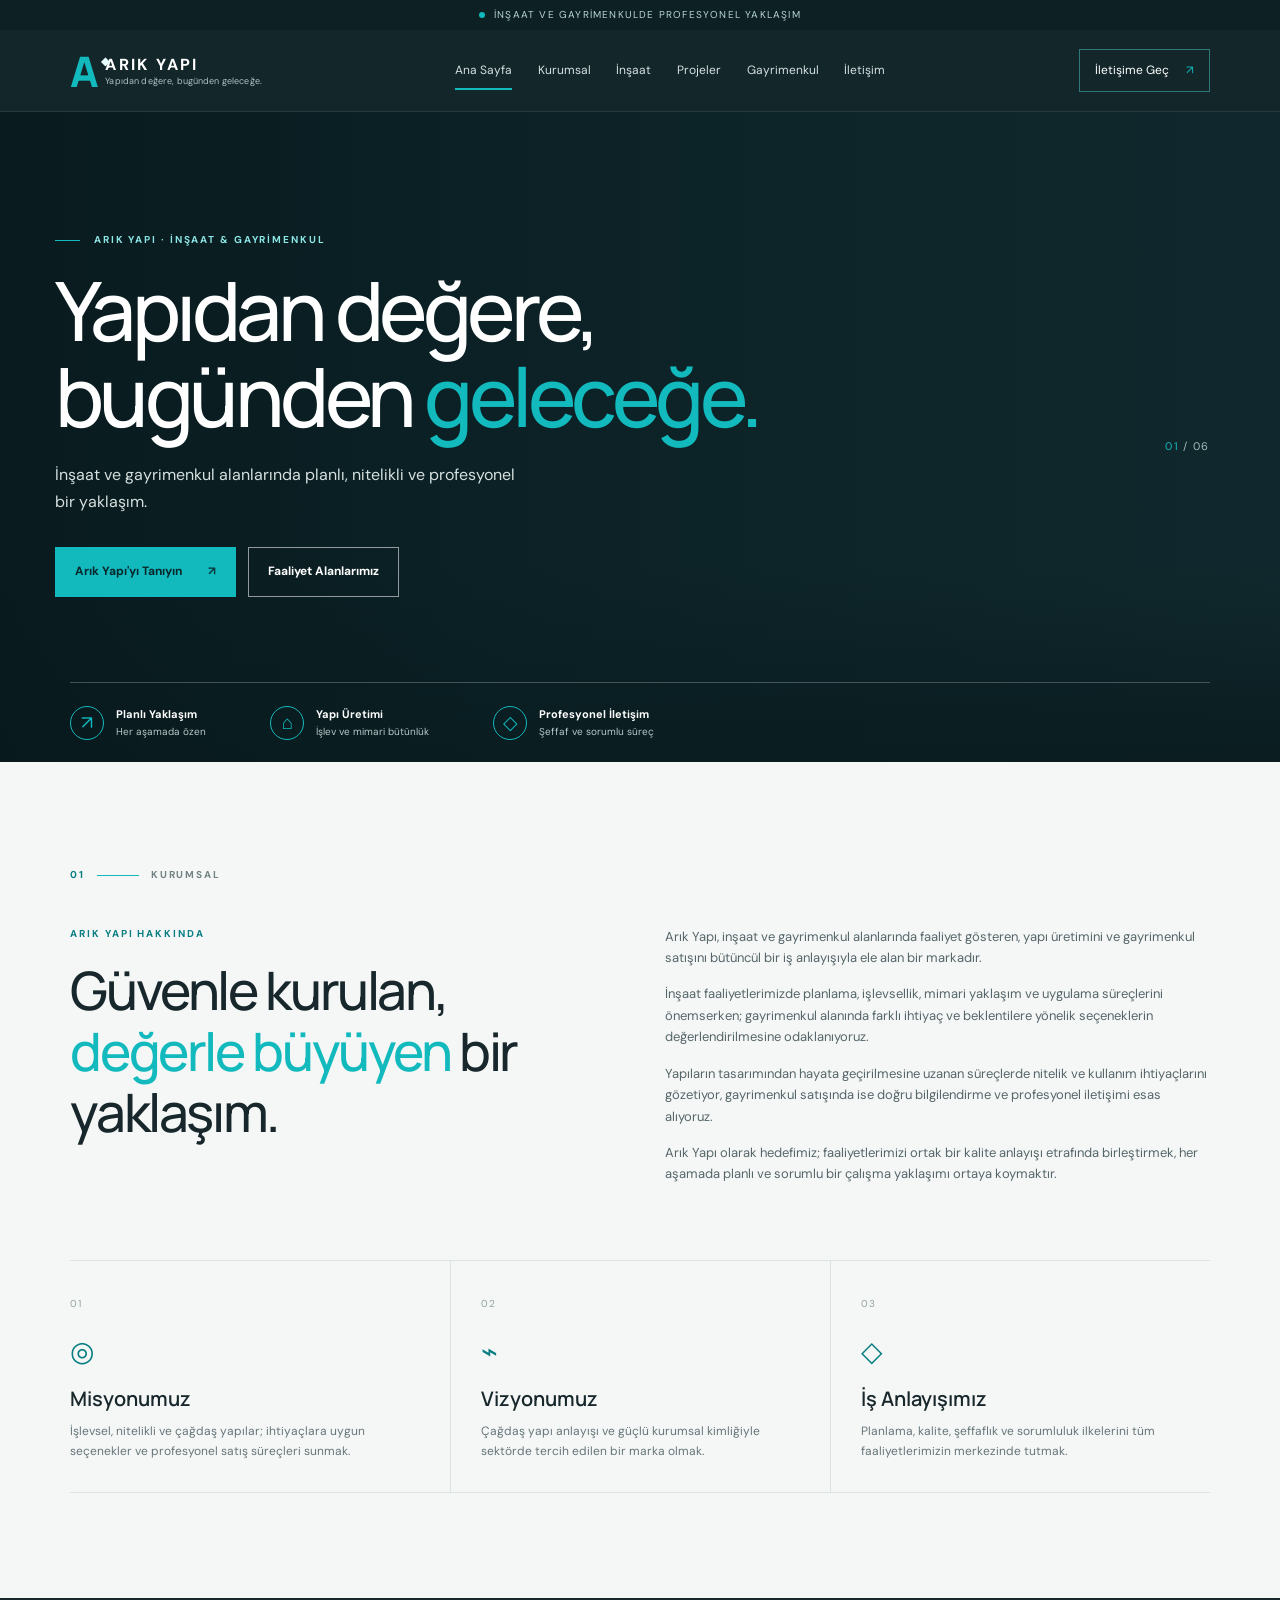
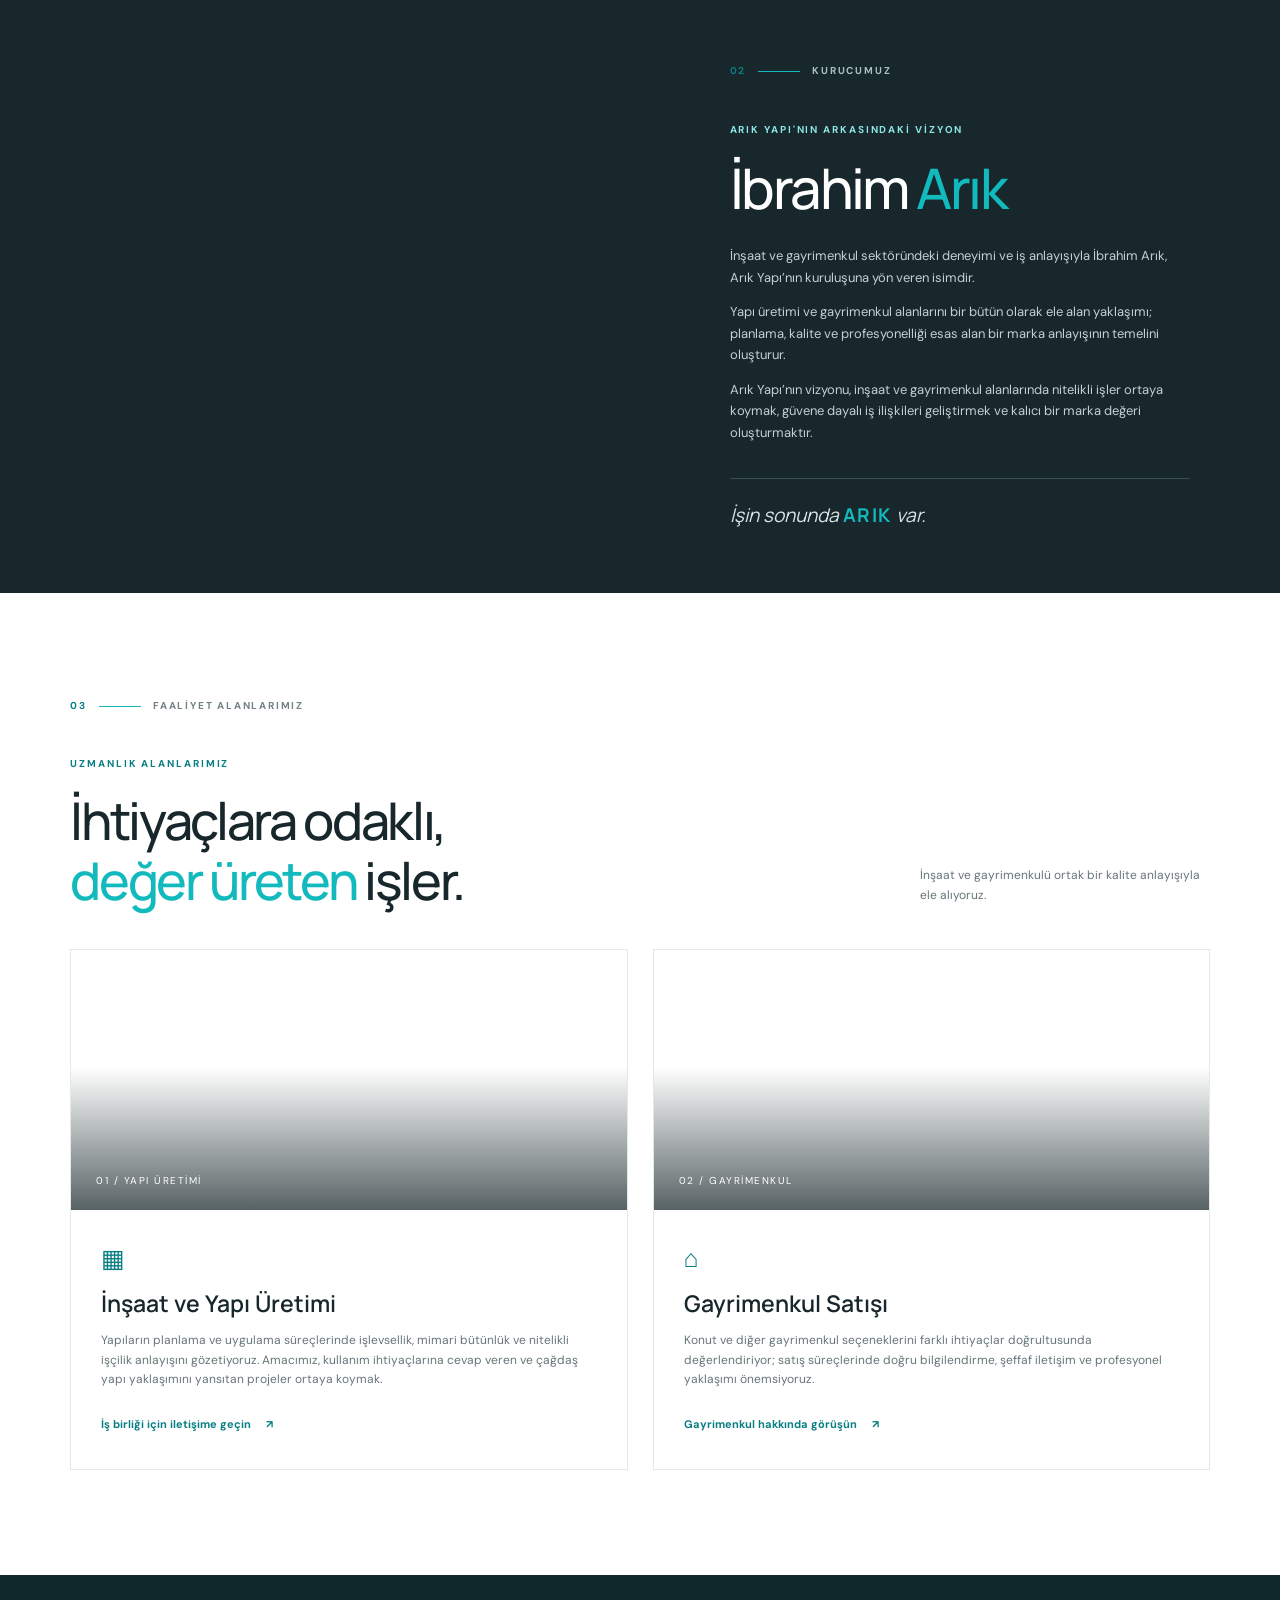
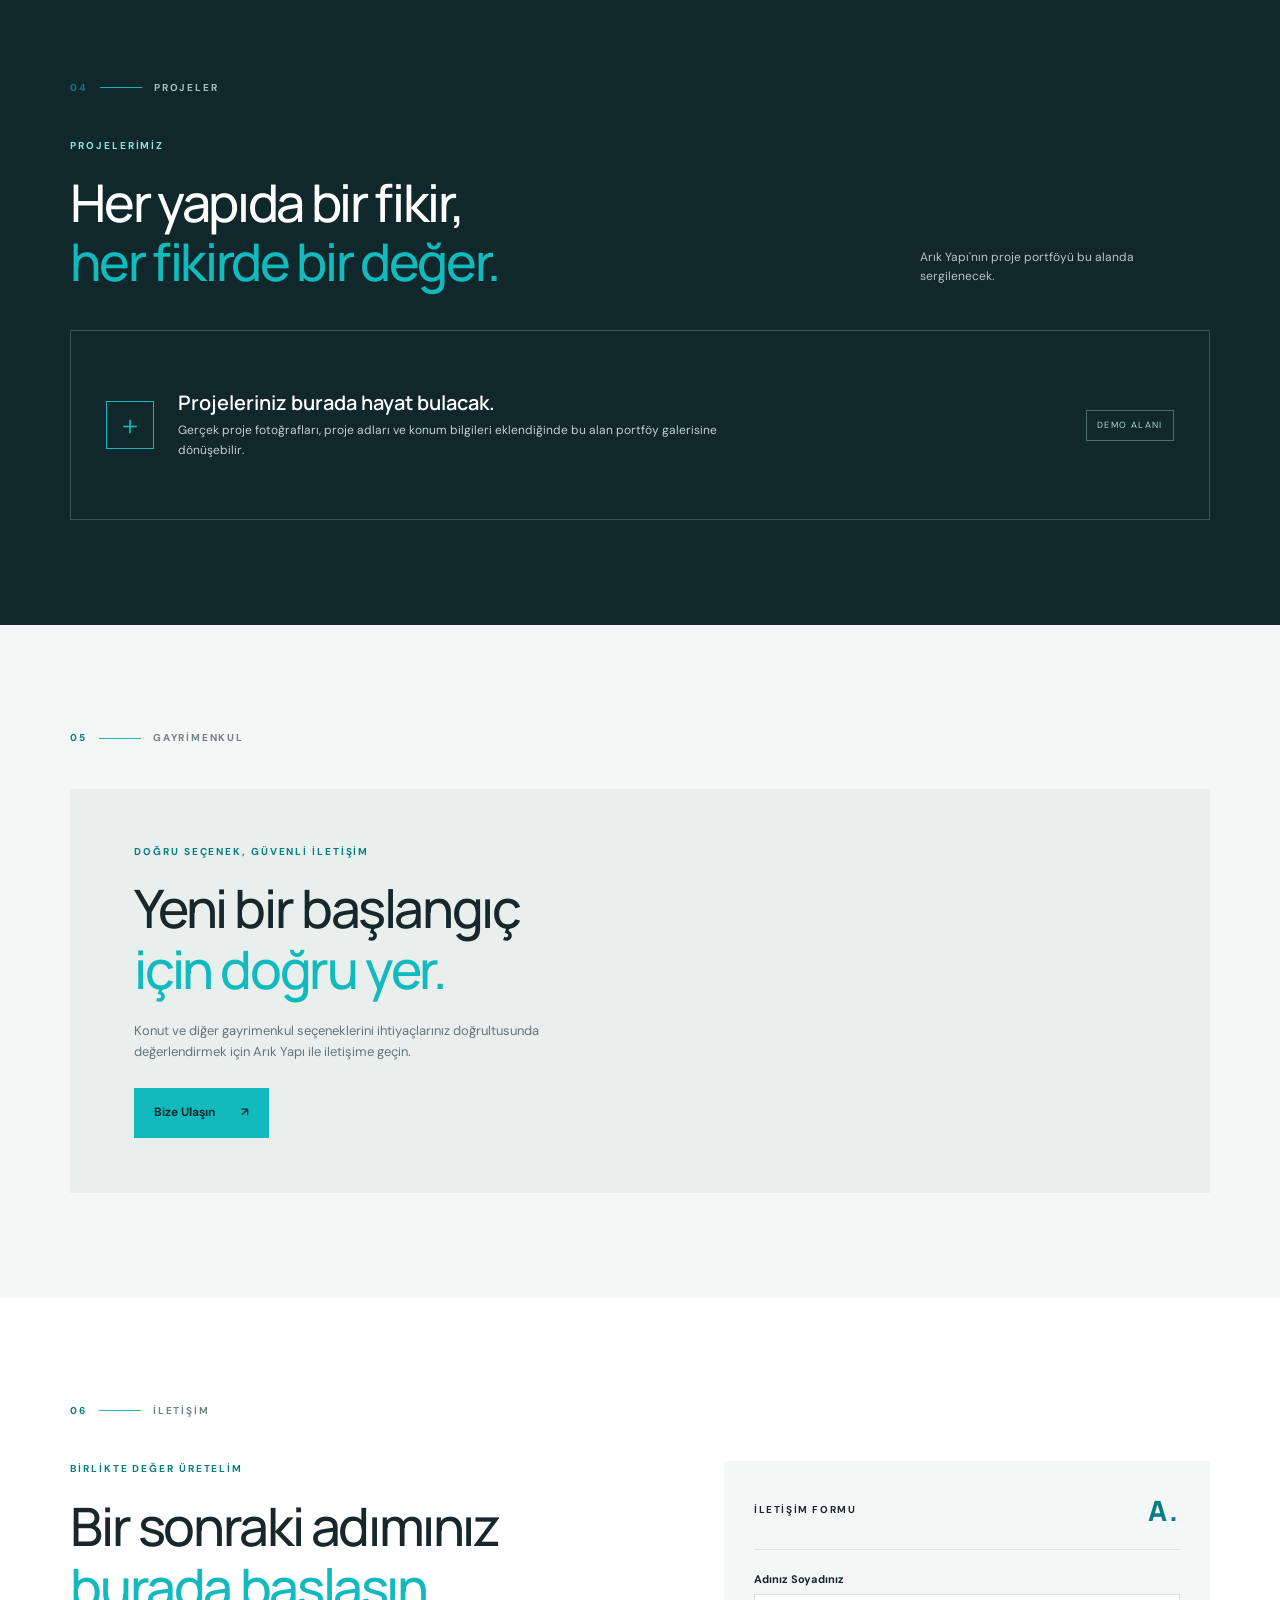
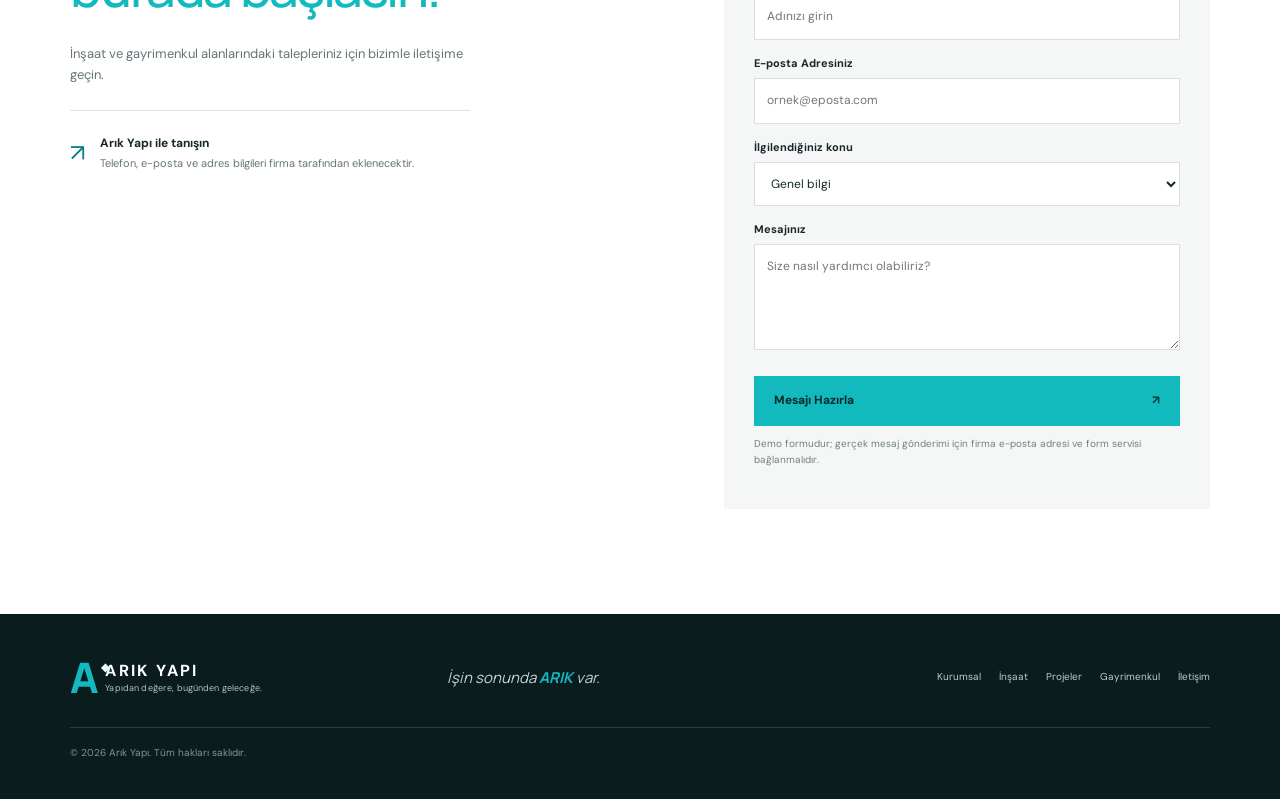
==== index.html @ 21d6da44 "Initial commit - Arik Yapi demo website" ====
<!doctype html>
<html lang="tr">
<head>
  <meta charset="utf-8">
  <meta name="viewport" content="width=device-width, initial-scale=1">
  <meta name="theme-color" content="#10272b">
  <meta name="description" content="Arık Yapı — Yapıdan değere, bugünden geleceğe. İnşaat ve gayrimenkul.">
  <title>Arık Yapı | Yapıdan değere, bugünden geleceğe</title>
  <link rel="preconnect" href="https://images.unsplash.com">
  <link rel="preconnect" href="https://fonts.googleapis.com">
  <link rel="preconnect" href="https://fonts.gstatic.com" crossorigin>
  <link href="https://fonts.googleapis.com/css2?family=DM+Sans:wght@400;500;600;700&family=Manrope:wght@400;500;600;700;800&display=swap" rel="stylesheet">
  <link rel="stylesheet" href="style.css">
</head>
<body>
  <div class="announcement"><span class="dot"></span> İnşaat ve gayrimenkulde profesyonel yaklaşım</div>
  <header class="site-header">
    <a class="brand" href="#ana-sayfa" aria-label="Arık Yapı ana sayfa">
      <span class="brand-mark">A<span>◆</span></span>
      <span class="brand-copy"><strong>ARIK YAPI</strong><small>Yapıdan değere, bugünden geleceğe.</small></span>
    </a>
    <button class="menu-toggle" aria-label="Menüyü aç" aria-expanded="false"><span></span><span></span></button>
    <nav class="main-nav" aria-label="Ana menü">
      <a class="active" href="#ana-sayfa">Ana Sayfa</a>
      <a href="#kurumsal">Kurumsal</a>
      <a href="#insaat">İnşaat</a>
      <a href="#projeler">Projeler</a>
      <a href="#gayrimenkul">Gayrimenkul</a>
      <a href="#iletisim">İletişim</a>
    </nav>
    <a class="header-cta" href="#iletisim">İletişime Geç <span>↗</span></a>
  </header>

  <main>
    <section class="hero" id="ana-sayfa">
      <div class="hero-image"></div><div class="hero-overlay"></div>
      <div class="hero-content">
        <p class="eyebrow light"><span></span> ARIK YAPI · İNŞAAT & GAYRİMENKUL</p>
        <h1>Yapıdan değere,<br>bugünden <em>geleceğe.</em></h1>
        <p class="hero-lead">İnşaat ve gayrimenkul alanlarında planlı, nitelikli ve profesyonel bir yaklaşım.</p>
        <div class="hero-actions">
          <a class="button button-primary" href="#kurumsal">Arık Yapı'yı Tanıyın <span>↗</span></a>
          <a class="button button-outline" href="#faaliyet">Faaliyet Alanlarımız</a>
        </div>
      </div>
      <div class="hero-bottom">
        <div><span class="feature-icon">↗</span><span><strong>Planlı Yaklaşım</strong><small>Her aşamada özen</small></span></div>
        <div><span class="feature-icon">⌂</span><span><strong>Yapı Üretimi</strong><small>İşlev ve mimari bütünlük</small></span></div>
        <div><span class="feature-icon">◇</span><span><strong>Profesyonel İletişim</strong><small>Şeffaf ve sorumlu süreç</small></span></div>
      </div>
      <div class="hero-index"><span>01</span> / 06</div>
    </section>

    <section class="intro section-pad" id="kurumsal">
      <div class="section-label"><span>01</span><span class="line"></span><span>KURUMSAL</span></div>
      <div class="intro-grid">
        <div>
          <p class="eyebrow">ARIK YAPI HAKKINDA</p>
          <h2>Güvenle kurulan,<br><em>değerle büyüyen</em> bir yaklaşım.</h2>
        </div>
        <div class="intro-copy">
          <p>Arık Yapı, inşaat ve gayrimenkul alanlarında faaliyet gösteren, yapı üretimini ve gayrimenkul satışını bütüncül bir iş anlayışıyla ele alan bir markadır.</p>
          <p>İnşaat faaliyetlerimizde planlama, işlevsellik, mimari yaklaşım ve uygulama süreçlerini önemserken; gayrimenkul alanında farklı ihtiyaç ve beklentilere yönelik seçeneklerin değerlendirilmesine odaklanıyoruz.</p>
          <p>Yapıların tasarımından hayata geçirilmesine uzanan süreçlerde nitelik ve kullanım ihtiyaçlarını gözetiyor, gayrimenkul satışında ise doğru bilgilendirme ve profesyonel iletişimi esas alıyoruz.</p>
          <p>Arık Yapı olarak hedefimiz; faaliyetlerimizi ortak bir kalite anlayışı etrafında birleştirmek, her aşamada planlı ve sorumlu bir çalışma yaklaşımı ortaya koymaktır.</p>
        </div>
      </div>
      <div class="values-grid">
        <article class="value-card"><span class="value-number">01</span><div class="value-icon">◎</div><h3>Misyonumuz</h3><p>İşlevsel, nitelikli ve çağdaş yapılar; ihtiyaçlara uygun seçenekler ve profesyonel satış süreçleri sunmak.</p></article>
        <article class="value-card"><span class="value-number">02</span><div class="value-icon">⌁</div><h3>Vizyonumuz</h3><p>Çağdaş yapı anlayışı ve güçlü kurumsal kimliğiyle sektörde tercih edilen bir marka olmak.</p></article>
        <article class="value-card"><span class="value-number">03</span><div class="value-icon">◇</div><h3>İş Anlayışımız</h3><p>Planlama, kalite, şeffaflık ve sorumluluk ilkelerini tüm faaliyetlerimizin merkezinde tutmak.</p></article>
      </div>
    </section>

    <section class="founder">
      <div class="founder-photo" role="img" aria-label="Modern mimari yapı fotoğrafı"></div>
      <div class="founder-content">
        <div class="section-label light-label"><span>02</span><span class="line"></span><span>KURUCUMUZ</span></div>
        <p class="eyebrow light">ARIK YAPI'NIN ARKASINDAKİ VİZYON</p>
        <h2>İbrahim <em>Arık</em></h2>
        <p>İnşaat ve gayrimenkul sektöründeki deneyimi ve iş anlayışıyla İbrahim Arık, Arık Yapı’nın kuruluşuna yön veren isimdir.</p>
        <p>Yapı üretimi ve gayrimenkul alanlarını bir bütün olarak ele alan yaklaşımı; planlama, kalite ve profesyonelliği esas alan bir marka anlayışının temelini oluşturur.</p>
        <p>Arık Yapı’nın vizyonu, inşaat ve gayrimenkul alanlarında nitelikli işler ortaya koymak, güvene dayalı iş ilişkileri geliştirmek ve kalıcı bir marka değeri oluşturmaktır.</p>
        <div class="founder-signature">İşin sonunda <strong>ARIK</strong> var.</div>
      </div>
    </section>

    <section class="services section-pad" id="faaliyet">
      <div class="section-label"><span>03</span><span class="line"></span><span>FAALİYET ALANLARIMIZ</span></div>
      <div class="section-heading">
        <div><p class="eyebrow">UZMANLIK ALANLARIMIZ</p><h2>İhtiyaçlara odaklı,<br><em>değer üreten</em> işler.</h2></div>
        <p class="heading-note">İnşaat ve gayrimenkulü ortak bir kalite anlayışıyla ele alıyoruz.</p>
      </div>
      <div class="service-grid">
        <article class="service-card" id="insaat">
          <div class="service-photo construction-photo"><span>01 / YAPI ÜRETİMİ</span></div>
          <div class="service-body"><div class="service-symbol">▦</div><h3>İnşaat ve Yapı Üretimi</h3><p>Yapıların planlama ve uygulama süreçlerinde işlevsellik, mimari bütünlük ve nitelikli işçilik anlayışını gözetiyoruz. Amacımız, kullanım ihtiyaçlarına cevap veren ve çağdaş yapı yaklaşımını yansıtan projeler ortaya koymak.</p><a href="#iletisim" class="text-link">İş birliği için iletişime geçin <span>↗</span></a></div>
        </article>
        <article class="service-card" id="gayrimenkul">
          <div class="service-photo realestate-photo"><span>02 / GAYRİMENKUL</span></div>
          <div class="service-body"><div class="service-symbol">⌂</div><h3>Gayrimenkul Satışı</h3><p>Konut ve diğer gayrimenkul seçeneklerini farklı ihtiyaçlar doğrultusunda değerlendiriyor; satış süreçlerinde doğru bilgilendirme, şeffaf iletişim ve profesyonel yaklaşımı önemsiyoruz.</p><a href="#iletisim" class="text-link">Gayrimenkul hakkında görüşün <span>↗</span></a></div>
        </article>
      </div>
    </section>

    <section class="projects section-pad" id="projeler">
      <div class="section-label light-label"><span>04</span><span class="line"></span><span>PROJELER</span></div>
      <div class="section-heading">
        <div><p class="eyebrow light">PROJELERİMİZ</p><h2>Her yapıda bir fikir,<br><em>her fikirde bir değer.</em></h2></div>
        <p class="heading-note light-note">Arık Yapı'nın proje portföyü bu alanda sergilenecek.</p>
      </div>
      <div class="project-placeholder">
        <div class="placeholder-icon">＋</div>
        <div><h3>Projeleriniz burada hayat bulacak.</h3><p>Gerçek proje fotoğrafları, proje adları ve konum bilgileri eklendiğinde bu alan portföy galerisine dönüşebilir.</p></div>
        <span class="demo-tag">DEMO ALANI</span>
      </div>
    </section>

    <section class="realestate section-pad">
      <div class="section-label"><span>05</span><span class="line"></span><span>GAYRİMENKUL</span></div>
      <div class="realestate-panel">
        <div class="realestate-copy"><p class="eyebrow">DOĞRU SEÇENEK, GÜVENLİ İLETİŞİM</p><h2>Yeni bir başlangıç<br><em>için doğru yer.</em></h2><p>Konut ve diğer gayrimenkul seçeneklerini ihtiyaçlarınız doğrultusunda değerlendirmek için Arık Yapı ile iletişime geçin.</p><a class="button button-primary" href="#iletisim">Bize Ulaşın <span>↗</span></a></div>
        <div class="realestate-image"></div>
      </div>
    </section>

    <section class="contact section-pad" id="iletisim">
      <div class="section-label"><span>06</span><span class="line"></span><span>İLETİŞİM</span></div>
      <div class="contact-grid">
        <div class="contact-copy"><p class="eyebrow">BİRLİKTE DEĞER ÜRETELİM</p><h2>Bir sonraki adımınız<br><em>burada başlasın.</em></h2><p>İnşaat ve gayrimenkul alanlarındaki talepleriniz için bizimle iletişime geçin.</p><div class="contact-note"><span>↗</span><div><strong>Arık Yapı ile tanışın</strong><small>Telefon, e-posta ve adres bilgileri firma tarafından eklenecektir.</small></div></div></div>
        <form class="contact-form" id="contactForm">
          <div class="form-top"><span>İLETİŞİM FORMU</span><span class="form-mark">A.</span></div>
          <label for="name">Adınız Soyadınız</label><input id="name" name="name" placeholder="Adınızı girin" required>
          <label for="email">E-posta Adresiniz</label><input id="email" name="email" type="email" placeholder="ornek@eposta.com" required>
          <label for="subject">İlgilendiğiniz konu</label><select id="subject" name="subject"><option>Genel bilgi</option><option>İnşaat ve yapı üretimi</option><option>Gayrimenkul satışı</option><option>İş birliği</option></select>
          <label for="message">Mesajınız</label><textarea id="message" name="message" rows="4" placeholder="Size nasıl yardımcı olabiliriz?" required></textarea>
          <button class="button button-primary submit-button" type="submit">Mesajı Hazırla <span>↗</span></button>
          <p class="form-disclaimer">Demo formudur; gerçek mesaj gönderimi için firma e-posta adresi ve form servisi bağlanmalıdır.</p>
          <p class="form-status" aria-live="polite"></p>
        </form>
      </div>
    </section>
  </main>

  <footer class="site-footer">
    <a class="brand footer-brand" href="#ana-sayfa"><span class="brand-mark">A<span>◆</span></span><span class="brand-copy"><strong>ARIK YAPI</strong><small>Yapıdan değere, bugünden geleceğe.</small></span></a>
    <p>İşin sonunda <strong>ARIK</strong> var.</p>
    <div class="footer-links"><a href="#kurumsal">Kurumsal</a><a href="#insaat">İnşaat</a><a href="#projeler">Projeler</a><a href="#gayrimenkul">Gayrimenkul</a><a href="#iletisim">İletişim</a></div>
    <small class="copyright">© <span id="year"></span> Arık Yapı. Tüm hakları saklıdır.</small>
  </footer>
  <script src="script.js"></script>
</body>
</html>
---- style.css ----
:root{--ink:#18272b;--ink-2:#23383d;--teal:#12b9bd;--teal-dark:#087e83;--paper:#f5f7f6;--muted:#667579;--line:#dce4e3;--white:#fff;--max:1240px}
*{box-sizing:border-box}html{scroll-behavior:smooth;scroll-padding-top:86px}body{margin:0;background:var(--paper);color:var(--ink);font-family:"DM Sans",sans-serif;line-height:1.65}a{color:inherit;text-decoration:none}button,input,textarea,select{font:inherit}.announcement{height:30px;background:#0d2024;color:#b8d5d5;display:flex;align-items:center;justify-content:center;gap:9px;font-size:10px;letter-spacing:.12em;text-transform:uppercase}.dot{width:6px;height:6px;background:var(--teal);border-radius:50%}
.site-header{height:82px;padding:0 max(5.5vw,24px);display:flex;align-items:center;justify-content:space-between;gap:25px;background:rgba(15,35,39,.98);color:white;position:sticky;top:0;z-index:20;border-bottom:1px solid rgba(255,255,255,.09)}.brand{display:flex;align-items:center;gap:11px;min-width:190px}.brand-mark{font-family:Manrope,sans-serif;font-size:42px;font-weight:800;line-height:1;color:var(--teal);position:relative;letter-spacing:-.12em}.brand-mark span{font-size:11px;position:absolute;right:-10px;top:5px;color:#e7ffff}.brand-copy{display:flex;flex-direction:column;line-height:1.35}.brand-copy strong{font-size:16px;letter-spacing:.14em}.brand-copy small{font-size:9px;color:#afc1c2;letter-spacing:.015em}.main-nav{display:flex;align-items:center;gap:clamp(13px,2vw,27px)}.main-nav a{font-size:12px;color:#d5e0e0;position:relative;padding:31px 0}.main-nav a:after{content:"";height:2px;position:absolute;bottom:21px;left:0;width:0;background:var(--teal);transition:.25s}.main-nav a:hover:after,.main-nav a.active:after{width:100%}.header-cta{font-size:12px;border:1px solid #2e777a;padding:11px 15px;white-space:nowrap}.header-cta span,.button span{margin-left:14px;color:var(--teal)}.menu-toggle{display:none;background:none;border:0;color:white}
.hero{min-height:650px;position:relative;isolation:isolate;display:flex;align-items:center;background:#122b30;color:white;overflow:hidden}.hero-image,.hero-overlay{position:absolute;inset:0;z-index:-1}.hero-image{background:url("https://images.unsplash.com/photo-1600607687939-ce8a6c25118c?auto=format&fit=crop&w=2200&q=85") center 53%/cover}.hero-overlay{background:linear-gradient(90deg,rgba(8,25,29,.91) 0%,rgba(9,30,34,.76) 38%,rgba(9,30,34,.2) 100%),linear-gradient(0deg,rgba(7,20,23,.65),transparent 30%)}.hero-content{max-width:var(--max);width:100%;margin:0 auto;padding:70px 35px 115px}.eyebrow{font-size:10px;letter-spacing:.19em;color:var(--teal-dark);font-weight:700;margin:0 0 18px}.eyebrow.light{color:#8be6e5}.eyebrow span{display:inline-block;width:25px;height:1px;background:var(--teal);vertical-align:middle;margin-right:10px}.hero h1{font:500 clamp(45px,6.4vw,83px)/1.06 Manrope,sans-serif;letter-spacing:-.055em;margin:0 0 22px;max-width:750px}.hero h1 em,h2 em{font-style:normal;color:var(--teal)}.hero-lead{max-width:460px;color:#d6e0df;font-size:16px}.hero-actions{display:flex;flex-wrap:wrap;gap:12px;margin-top:32px}.button{display:inline-flex;align-items:center;justify-content:space-between;gap:12px;padding:14px 19px;font-size:12px;font-weight:700;border:1px solid transparent;transition:transform .2s,background .2s;cursor:pointer}.button:hover{transform:translateY(-2px)}.button-primary{background:var(--teal);color:#08282b}.button-primary span{color:#073b3d}.button-outline{border-color:rgba(255,255,255,.55);color:white}.hero-bottom{position:absolute;left:max(5.5vw,24px);right:max(5.5vw,24px);bottom:0;display:flex;gap:clamp(20px,5vw,75px);padding:22px 0;border-top:1px solid rgba(255,255,255,.23);max-width:var(--max);margin:auto}.hero-bottom>div{display:flex;align-items:center;gap:12px}.feature-icon{width:34px;height:34px;border:1px solid var(--teal);color:var(--teal);border-radius:50%;display:grid;place-items:center;font-size:19px}.hero-bottom strong,.hero-bottom small{display:block}.hero-bottom strong{font-size:11px}.hero-bottom small{font-size:10px;color:#b8c8c8}.hero-index{position:absolute;right:5.5vw;top:50%;font-size:11px;color:#a7b9b9;letter-spacing:.12em}.hero-index span{color:var(--teal)}
.section-pad{padding:105px max(5.5vw,24px);max-width:1500px;margin:auto}.section-label{display:flex;align-items:center;gap:12px;color:#728183;font-size:10px;letter-spacing:.18em;font-weight:700;margin-bottom:42px}.section-label>span:first-child{color:var(--teal-dark)}.section-label .line{height:1px;width:42px;background:var(--teal)}.intro-grid{display:grid;grid-template-columns:1fr 1.08fr;gap:8%;align-items:start}.intro h2,.section-heading h2,.founder h2,.realestate h2,.contact h2{font:500 clamp(34px,4.2vw,53px)/1.15 Manrope,sans-serif;letter-spacing:-.045em;margin:0}.intro-copy{color:#56666a;font-size:13px}.intro-copy p{margin:0 0 15px}.values-grid{display:grid;grid-template-columns:repeat(3,1fr);margin-top:60px;border-top:1px solid var(--line);border-bottom:1px solid var(--line)}.value-card{padding:28px 30px 30px 0;position:relative}.value-card+.value-card{border-left:1px solid var(--line);padding-left:30px}.value-number{font-size:10px;color:#91a0a1;letter-spacing:.1em}.value-icon{font-size:28px;color:var(--teal-dark);margin-top:14px}.value-card h3{font:600 20px Manrope;margin:10px 0}.value-card p{font-size:12px;color:var(--muted);max-width:310px;margin:0}
.founder{display:grid;grid-template-columns:1fr 1fr;background:var(--ink);color:white;min-height:540px}.founder-photo{min-height:500px;background:url("https://images.unsplash.com/photo-1486406146926-c627a92ad1ab?auto=format&fit=crop&w=1200&q=85") center/cover}.founder-content{padding:65px clamp(30px,7vw,105px);align-self:center}.light-label{color:#a8c0c0}.founder h2{font-size:clamp(38px,4.5vw,56px);margin-bottom:25px}.founder-content>p:not(.eyebrow){font-size:13px;color:#c2d0d0;max-width:540px}.founder-signature{margin-top:35px;padding-top:23px;border-top:1px solid #3b4f52;color:#d6e4e3;font:italic 19px Manrope}.founder-signature strong{color:var(--teal);font-style:normal;letter-spacing:.08em}
.services{background:#fff}.section-heading{display:flex;align-items:end;justify-content:space-between;gap:30px;margin-bottom:38px}.section-heading h2{font-size:clamp(34px,4.3vw,52px)}.heading-note{max-width:290px;font-size:12px;color:var(--muted);margin:0 0 5px}.service-grid{display:grid;grid-template-columns:1fr 1fr;gap:25px}.service-card{border:1px solid #e3e9e8;background:#fff}.service-photo{height:260px;position:relative;background-size:cover;background-position:center}.construction-photo{background-image:url("https://images.unsplash.com/photo-1541888946425-d81bb19240f5?auto=format&fit=crop&w=1000&q=85")}.realestate-photo{background-image:url("https://images.unsplash.com/photo-1600607687920-4e2a09cf159d?auto=format&fit=crop&w=1000&q=85")}.service-photo:after{content:"";position:absolute;inset:45% 0 0;background:linear-gradient(transparent,rgba(8,24,27,.68))}.service-photo>span{position:absolute;z-index:1;bottom:20px;left:25px;color:white;font-size:10px;letter-spacing:.15em}.service-body{padding:28px 30px 32px}.service-symbol{color:var(--teal-dark);font-size:25px}.service-body h3{font:600 23px Manrope;margin:8px 0 12px}.service-body p{font-size:12px;color:var(--muted);margin:0 0 20px}.text-link{font-size:11px;font-weight:700;color:var(--teal-dark)}.text-link span{margin-left:12px}
.projects{background:#10272b;color:white;max-width:none}.projects .section-heading{max-width:1240px;margin-left:auto;margin-right:auto}.projects>.section-label{max-width:1240px;margin-left:auto;margin-right:auto}.light-note{color:#b5c6c6}.project-placeholder{max-width:1240px;margin:0 auto;border:1px solid #3d5558;background:linear-gradient(110deg,rgba(16,39,43,.94),rgba(16,39,43,.76)),url("https://images.unsplash.com/photo-1486406146926-c627a92ad1ab?auto=format&fit=crop&w=1600&q=75") center/cover;min-height:190px;display:flex;align-items:center;gap:24px;padding:35px}.placeholder-icon{height:48px;width:48px;display:grid;place-items:center;border:1px solid var(--teal);color:var(--teal);font-size:26px}.project-placeholder h3{font:600 20px Manrope;margin:0 0 5px}.project-placeholder p{font-size:12px;color:#c2d0d0;margin:0;max-width:600px}.demo-tag{margin-left:auto;border:1px solid #4c6c6f;color:#a8d9d8;padding:7px 10px;font-size:9px;letter-spacing:.15em;white-space:nowrap}
.realestate-panel{display:grid;grid-template-columns:1fr 1fr;background:#e8efed;min-height:400px}.realestate-copy{padding:55px clamp(25px,5vw,70px);align-self:center}.realestate h2{margin-bottom:20px}.realestate-copy>p:not(.eyebrow){font-size:13px;color:var(--muted);max-width:420px;margin-bottom:25px}.realestate-image{background:url("https://images.unsplash.com/photo-1600566753086-00f18fb6b3ea?auto=format&fit=crop&w=1200&q=85") center/cover;min-height:350px}
.contact{background:#fff}.contact-grid{display:grid;grid-template-columns:1fr .9fr;gap:10%;align-items:start}.contact-copy>p:not(.eyebrow){font-size:13px;color:var(--muted);max-width:400px;margin:25px 0}.contact-note{display:flex;gap:15px;align-items:center;border-top:1px solid var(--line);padding-top:22px;max-width:400px}.contact-note>span{font-size:24px;color:var(--teal-dark)}.contact-note strong,.contact-note small{display:block}.contact-note strong{font-size:12px}.contact-note small{font-size:11px;color:var(--muted)}.contact-form{background:var(--paper);padding:30px}.form-top{display:flex;justify-content:space-between;align-items:center;border-bottom:1px solid var(--line);padding-bottom:20px;margin-bottom:20px;font-size:10px;letter-spacing:.16em;font-weight:700}.form-mark{font:800 28px Manrope;color:var(--teal-dark)}.contact-form label{display:block;font-size:11px;font-weight:700;margin:14px 0 6px}.contact-form input,.contact-form textarea,.contact-form select{width:100%;padding:12px;border:1px solid #d9e1df;background:white;color:var(--ink);font-size:12px;outline-color:var(--teal)}.contact-form textarea{resize:vertical}.submit-button{width:100%;margin-top:18px}.form-disclaimer,.form-status{font-size:10px;color:#718083}.form-status{color:var(--teal-dark);font-weight:700}
.site-footer{background:#0b1c1f;color:white;padding:38px max(5.5vw,24px);display:grid;grid-template-columns:1.1fr .8fr 1.5fr;align-items:center;gap:24px}.footer-brand{min-width:0}.site-footer>p{font:italic 15px Manrope;color:#c4d2d1}.site-footer>p strong{color:var(--teal)}.footer-links{display:flex;justify-content:flex-end;gap:18px;flex-wrap:wrap}.footer-links a{font-size:10px;color:#bdcccc}.copyright{grid-column:1/-1;border-top:1px solid #2a3d40;padding-top:17px;color:#819495;font-size:10px}
@media(max-width:1000px){.main-nav{gap:13px}.main-nav a{font-size:11px}.header-cta{display:none}.site-header{padding:0 25px}.brand{min-width:175px}.hero-index{display:none}.section-pad{padding-top:80px;padding-bottom:80px}.founder-content{padding:45px}.site-footer{grid-template-columns:1fr 1fr}.footer-links{grid-column:1/-1;justify-content:flex-start}.copyright{grid-column:1/-1}}
@media(max-width:760px){.announcement{font-size:8px;letter-spacing:.08em}.site-header{height:72px;padding:0 20px}.brand-mark{font-size:36px}.brand-copy strong{font-size:14px}.brand-copy small{font-size:8px}.menu-toggle{display:flex;flex-direction:column;gap:5px;margin-left:auto;padding:10px}.menu-toggle span{display:block;width:24px;height:2px;background:white}.main-nav{display:none;position:absolute;top:72px;left:0;right:0;padding:12px 22px 22px;background:#10272b;border-top:1px solid #30474a;flex-direction:column;align-items:stretch;gap:0}.main-nav.open{display:flex}.main-nav a{padding:12px 0;border-bottom:1px solid #263d40;font-size:13px}.main-nav a:after{display:none}.hero{min-height:690px;align-items:flex-start}.hero-image{background-position:58% center}.hero-overlay{background:linear-gradient(90deg,rgba(8,25,29,.86),rgba(9,30,34,.5)),linear-gradient(0deg,rgba(7,20,23,.85),transparent 50%)}.hero-content{padding:100px 23px 185px}.hero h1{font-size:clamp(43px,12vw,62px)}.hero-lead{font-size:14px;max-width:330px}.hero-bottom{left:23px;right:23px;display:grid;grid-template-columns:1fr 1fr;gap:17px 12px;padding:18px 0}.hero-bottom>div:last-child{grid-column:1/-1}.feature-icon{width:30px;height:30px;font-size:16px}.hero-bottom strong{font-size:10px}.hero-bottom small{font-size:9px}.section-pad{padding:68px 22px}.section-label{margin-bottom:30px;font-size:9px}.intro-grid,.contact-grid{grid-template-columns:1fr;gap:25px}.intro h2,.section-heading h2,.realestate h2,.contact h2{font-size:36px}.intro-copy{font-size:12px}.values-grid{grid-template-columns:1fr;margin-top:38px}.value-card,.value-card+.value-card{border-left:0;border-bottom:1px solid var(--line);padding:22px 0}.value-card:last-child{border-bottom:0}.value-icon{margin-top:7px}.value-card h3{font-size:18px;margin:5px 0}.founder{grid-template-columns:1fr}.founder-photo{min-height:270px;background-position:center 55%}.founder-content{padding:35px 23px 45px}.founder h2{font-size:42px}.founder-content>p:not(.eyebrow){font-size:12px}.section-heading{display:block}.heading-note{margin-top:18px}.service-grid{grid-template-columns:1fr;gap:18px}.service-photo{height:220px}.service-body{padding:23px}.service-body h3{font-size:21px}.project-placeholder{padding:25px 20px;align-items:flex-start;flex-wrap:wrap;gap:15px}.project-placeholder>div:nth-child(2){flex:1;min-width:180px}.project-placeholder h3{font-size:17px}.demo-tag{margin-left:63px}.realestate-panel{grid-template-columns:1fr}.realestate-copy{padding:35px 23px}.realestate-image{min-height:245px;grid-row:1}.contact-grid{gap:35px}.contact-form{padding:22px}.site-footer{grid-template-columns:1fr;padding:30px 22px;gap:12px}.site-footer>p{margin:5px 0}.footer-links{grid-column:auto;gap:14px}.copyright{grid-column:auto}.footer-brand{margin-bottom:3px}}
@media(prefers-reduced-motion:reduce){html{scroll-behavior:auto}*,*:before,*:after{transition:none!important}}
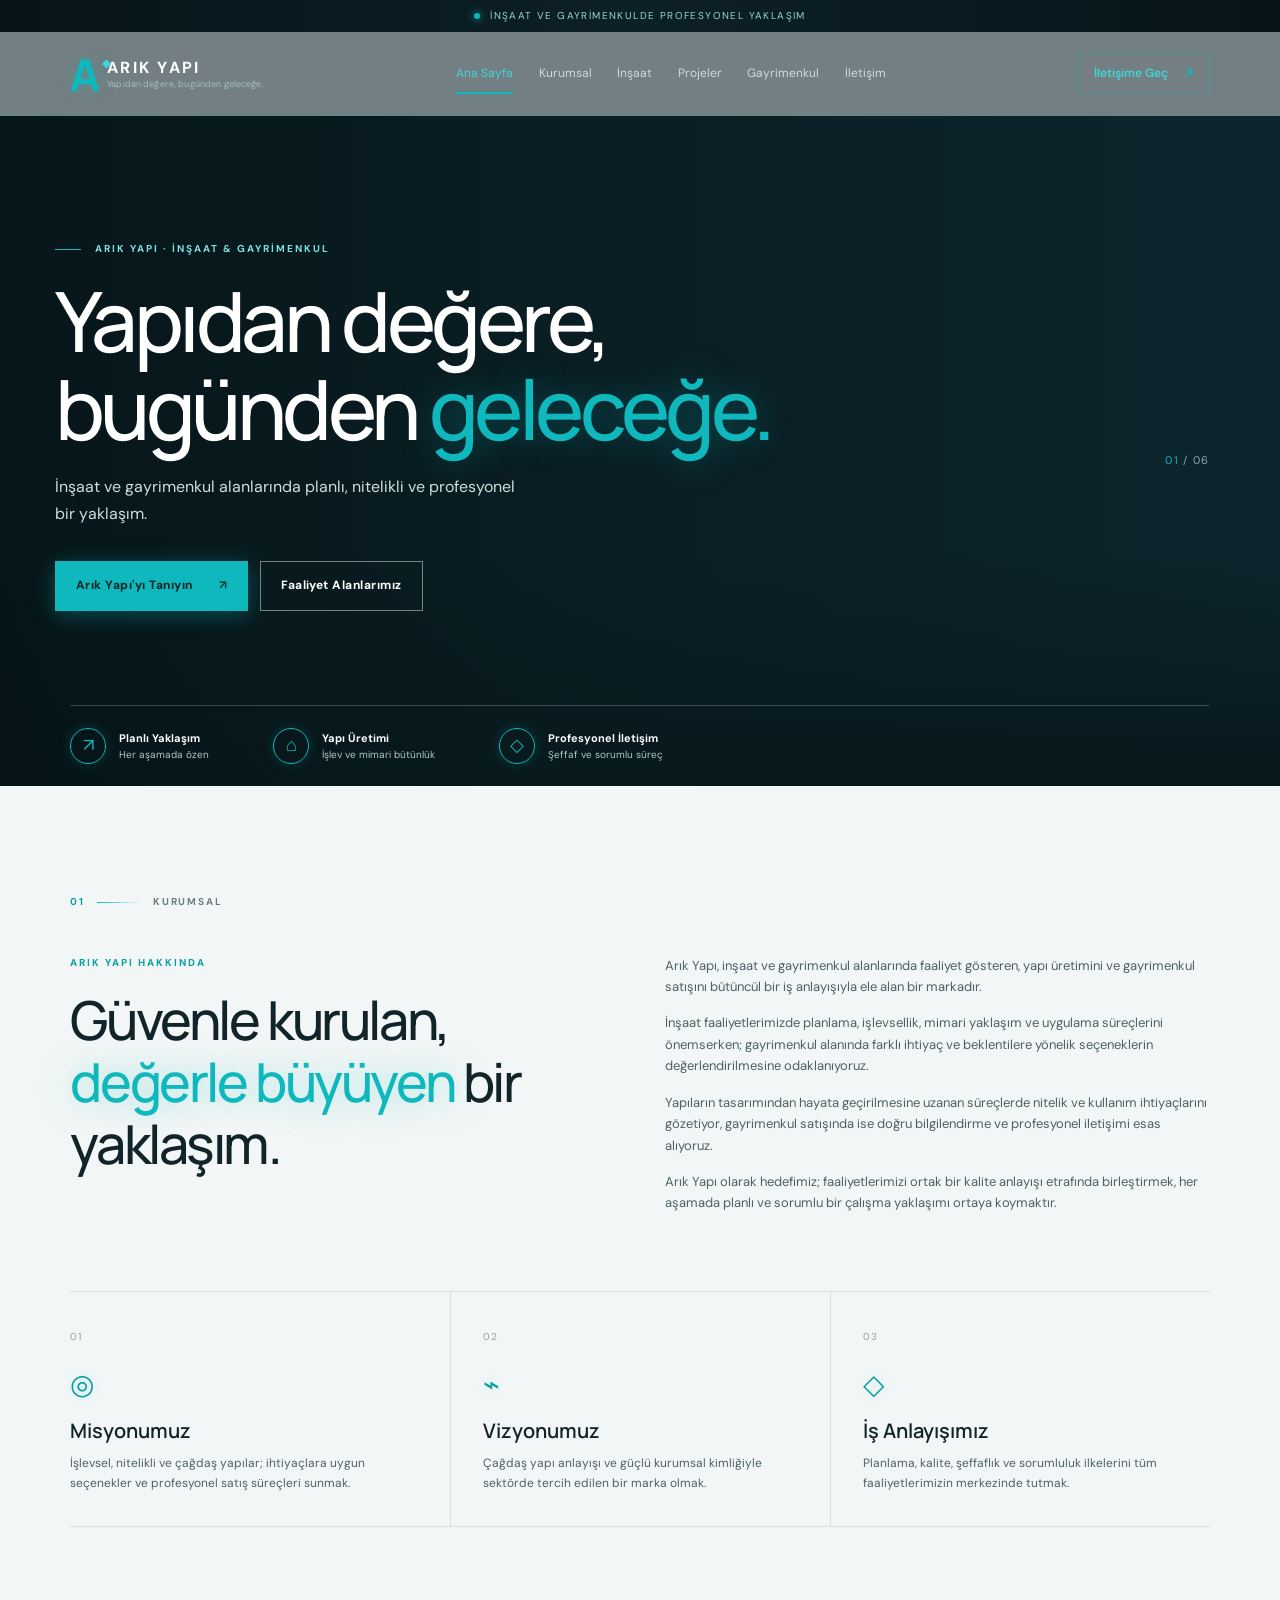
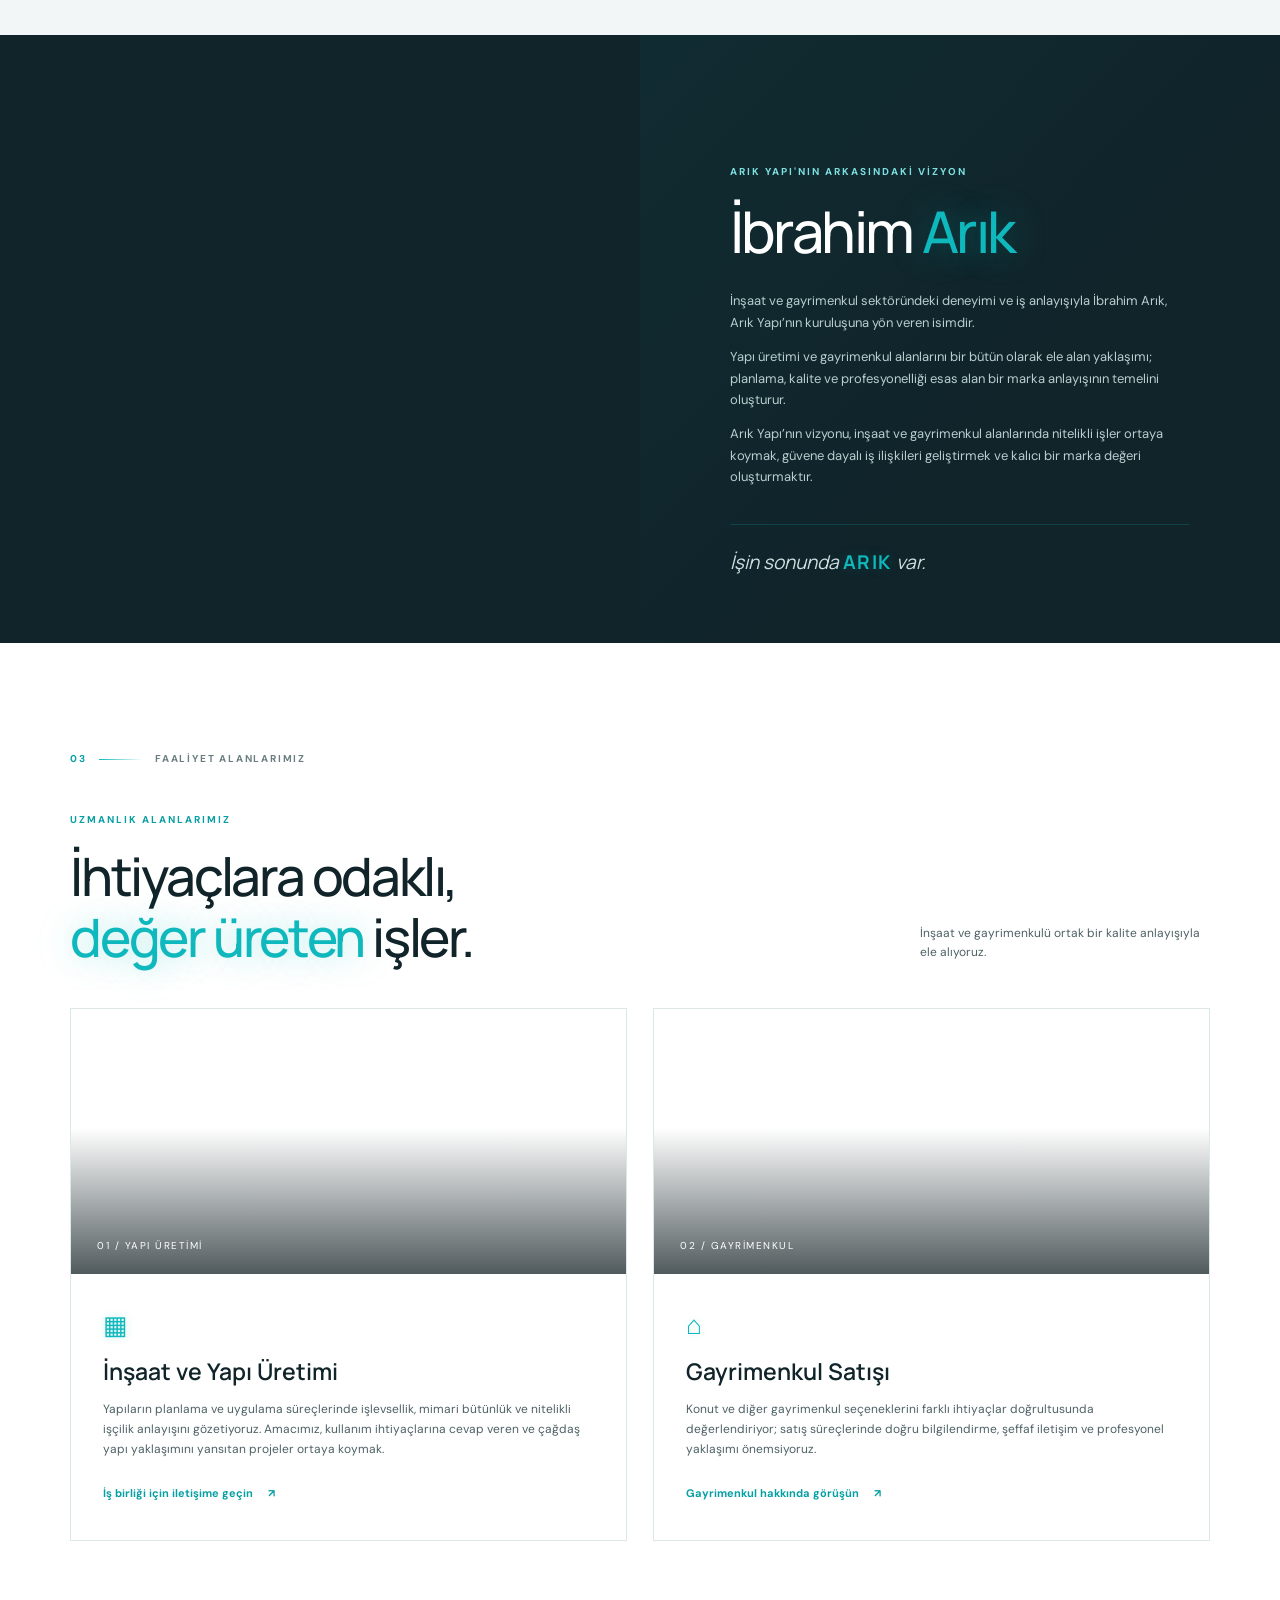
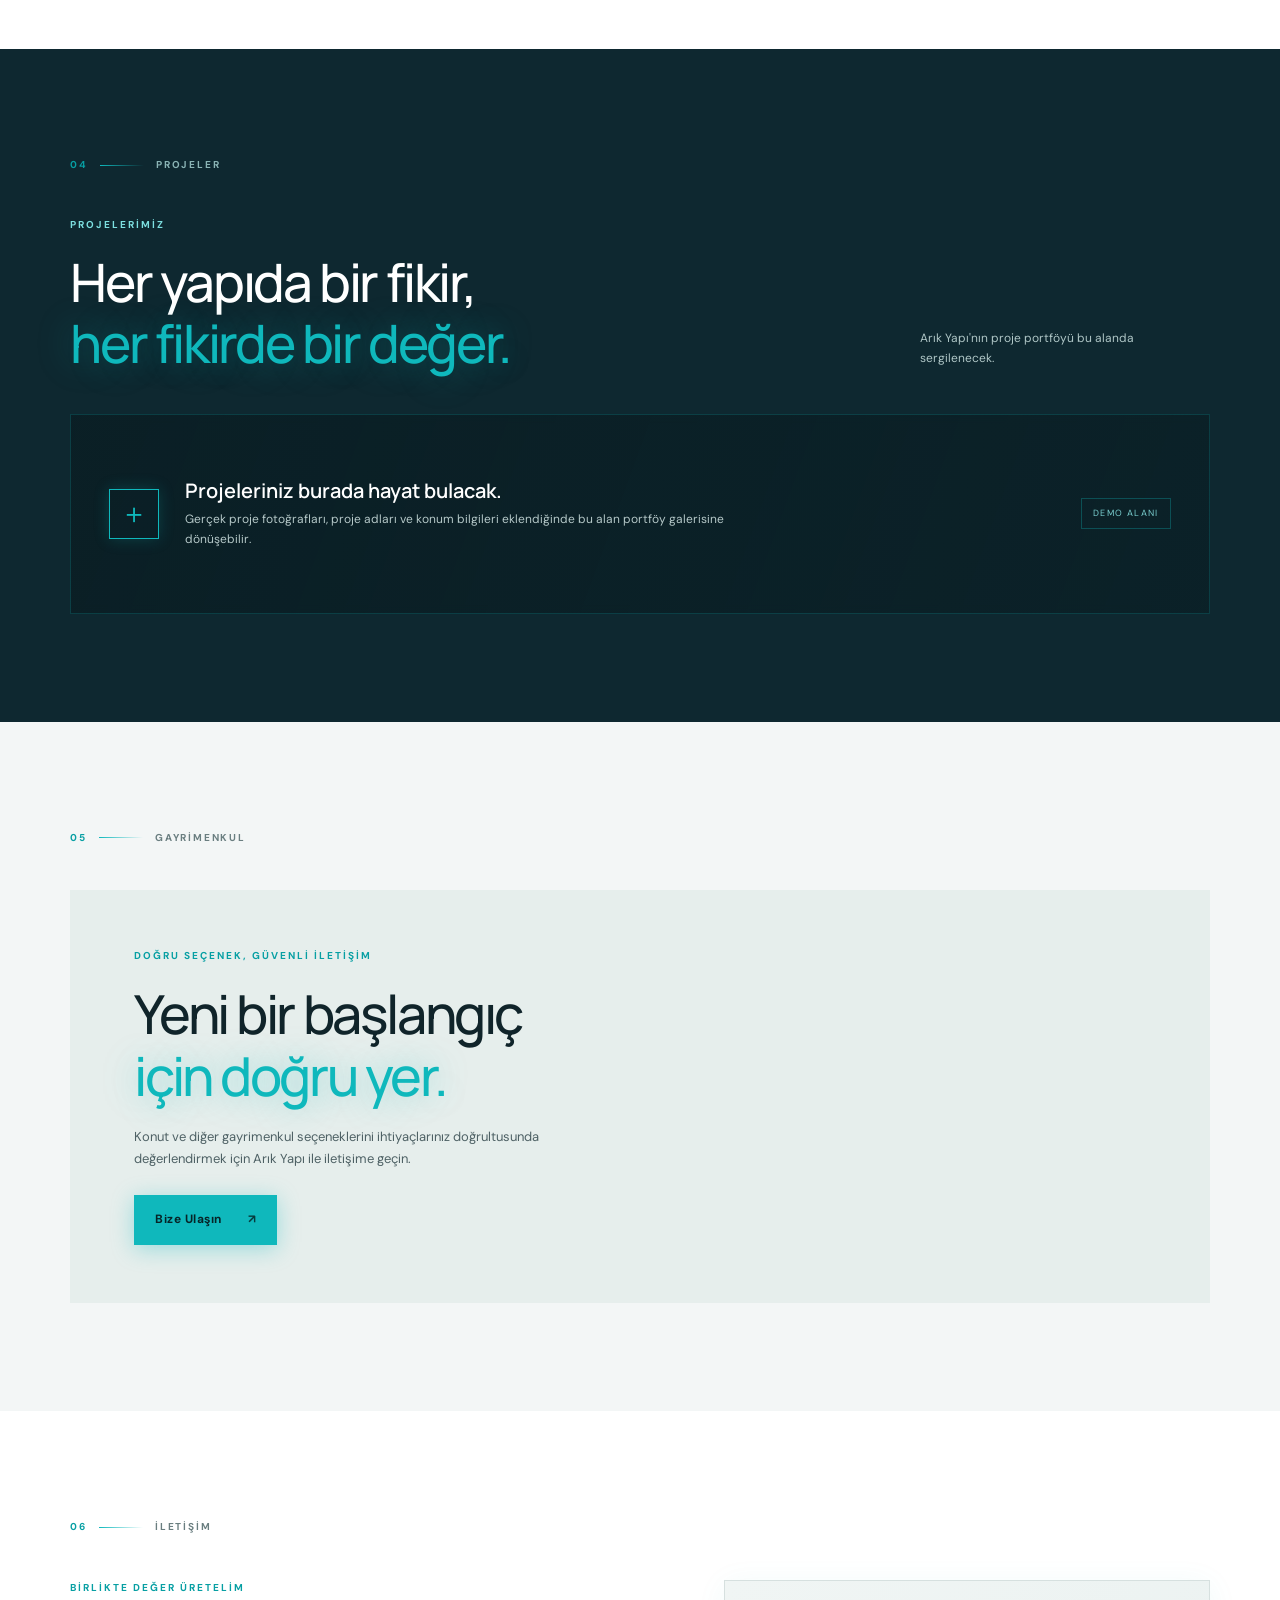
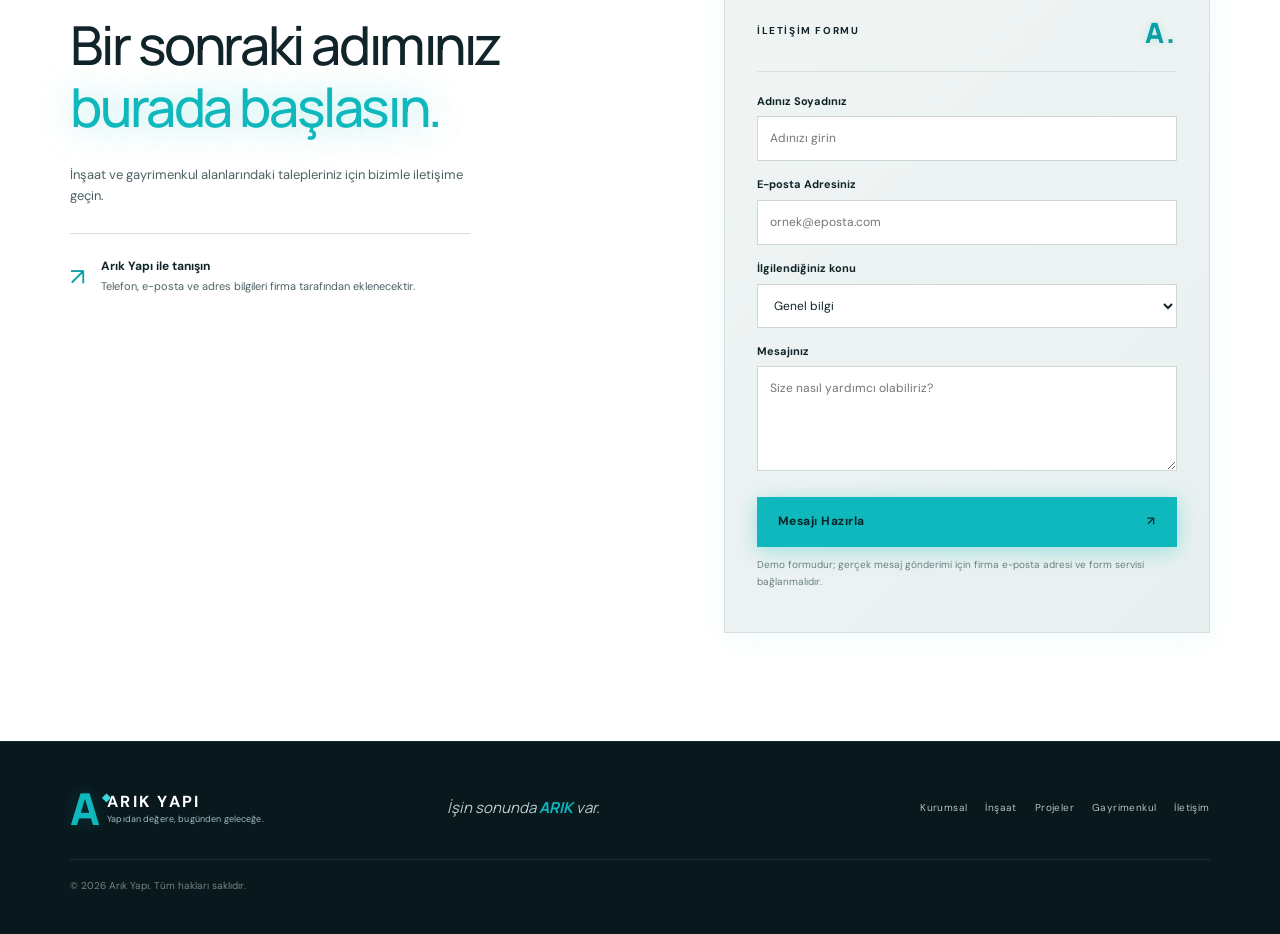
==== commit 93e8bdaf: "feat: turkuaz glassmorphism tasarım + scroll animasyonları + lazy loading (Aşama 1-2-3)" ====
--- a/index.html
+++ b/index.html
@@ -3,10 +3,12 @@
 <head>
   <meta charset="utf-8">
   <meta name="viewport" content="width=device-width, initial-scale=1">
-  <meta name="theme-color" content="#10272b">
+  <meta name="theme-color" content="#0fb8bc">
   <meta name="description" content="Arık Yapı — Yapıdan değere, bugünden geleceğe. İnşaat ve gayrimenkul.">
+  <meta property="og:title" content="Arık Yapı | Yapıdan değere, bugünden geleceğe">
+  <meta property="og:description" content="İnşaat ve gayrimenkul alanlarında planlı, nitelikli ve profesyonel yaklaşım.">
+  <meta property="og:type" content="website">
   <title>Arık Yapı | Yapıdan değere, bugünden geleceğe</title>
-  <link rel="preconnect" href="https://images.unsplash.com">
   <link rel="preconnect" href="https://fonts.googleapis.com">
   <link rel="preconnect" href="https://fonts.gstatic.com" crossorigin>
   <link href="https://fonts.googleapis.com/css2?family=DM+Sans:wght@400;500;600;700&family=Manrope:wght@400;500;600;700;800&display=swap" rel="stylesheet">
--- a/style.css
+++ b/style.css
@@ -1,14 +1,1116 @@
- :root{--ink:#18272b;--ink-2:#23383d;--teal:#12b9bd;--teal-dark:#087e83;--paper:#f5f7f6;--muted:#667579;--line:#dce4e3;--white:#fff;--max:1240px}
-*{box-sizing:border-box}html{scroll-behavior:smooth;scroll-padding-top:86px}body{margin:0;background:var(--paper);color:var(--ink);font-family:"DM Sans",sans-serif;line-height:1.65}a{color:inherit;text-decoration:none}button,input,textarea,select{font:inherit}.announcement{height:30px;background:#0d2024;color:#b8d5d5;display:flex;align-items:center;justify-content:center;gap:9px;font-size:10px;letter-spacing:.12em;text-transform:uppercase}.dot{width:6px;height:6px;background:var(--teal);border-radius:50%}
-.site-header{height:82px;padding:0 max(5.5vw,24px);display:flex;align-items:center;justify-content:space-between;gap:25px;background:rgba(15,35,39,.98);color:white;position:sticky;top:0;z-index:20;border-bottom:1px solid rgba(255,255,255,.09)}.brand{display:flex;align-items:center;gap:11px;min-width:190px}.brand-mark{font-family:Manrope,sans-serif;font-size:42px;font-weight:800;line-height:1;color:var(--teal);position:relative;letter-spacing:-.12em}.brand-mark span{font-size:11px;position:absolute;right:-10px;top:5px;color:#e7ffff}.brand-copy{display:flex;flex-direction:column;line-height:1.35}.brand-copy strong{font-size:16px;letter-spacing:.14em}.brand-copy small{font-size:9px;color:#afc1c2;letter-spacing:.015em}.main-nav{display:flex;align-items:center;gap:clamp(13px,2vw,27px)}.main-nav a{font-size:12px;color:#d5e0e0;position:relative;padding:31px 0}.main-nav a:after{content:"";height:2px;position:absolute;bottom:21px;left:0;width:0;background:var(--teal);transition:.25s}.main-nav a:hover:after,.main-nav a.active:after{width:100%}.header-cta{font-size:12px;border:1px solid #2e777a;padding:11px 15px;white-space:nowrap}.header-cta span,.button span{margin-left:14px;color:var(--teal)}.menu-toggle{display:none;background:none;border:0;color:white}
-.hero{min-height:650px;position:relative;isolation:isolate;display:flex;align-items:center;background:#122b30;color:white;overflow:hidden}.hero-image,.hero-overlay{position:absolute;inset:0;z-index:-1}.hero-image{background:url("https://images.unsplash.com/photo-1600607687939-ce8a6c25118c?auto=format&fit=crop&w=2200&q=85") center 53%/cover}.hero-overlay{background:linear-gradient(90deg,rgba(8,25,29,.91) 0%,rgba(9,30,34,.76) 38%,rgba(9,30,34,.2) 100%),linear-gradient(0deg,rgba(7,20,23,.65),transparent 30%)}.hero-content{max-width:var(--max);width:100%;margin:0 auto;padding:70px 35px 115px}.eyebrow{font-size:10px;letter-spacing:.19em;color:var(--teal-dark);font-weight:700;margin:0 0 18px}.eyebrow.light{color:#8be6e5}.eyebrow span{display:inline-block;width:25px;height:1px;background:var(--teal);vertical-align:middle;margin-right:10px}.hero h1{font:500 clamp(45px,6.4vw,83px)/1.06 Manrope,sans-serif;letter-spacing:-.055em;margin:0 0 22px;max-width:750px}.hero h1 em,h2 em{font-style:normal;color:var(--teal)}.hero-lead{max-width:460px;color:#d6e0df;font-size:16px}.hero-actions{display:flex;flex-wrap:wrap;gap:12px;margin-top:32px}.button{display:inline-flex;align-items:center;justify-content:space-between;gap:12px;padding:14px 19px;font-size:12px;font-weight:700;border:1px solid transparent;transition:transform .2s,background .2s;cursor:pointer}.button:hover{transform:translateY(-2px)}.button-primary{background:var(--teal);color:#08282b}.button-primary span{color:#073b3d}.button-outline{border-color:rgba(255,255,255,.55);color:white}.hero-bottom{position:absolute;left:max(5.5vw,24px);right:max(5.5vw,24px);bottom:0;display:flex;gap:clamp(20px,5vw,75px);padding:22px 0;border-top:1px solid rgba(255,255,255,.23);max-width:var(--max);margin:auto}.hero-bottom>div{display:flex;align-items:center;gap:12px}.feature-icon{width:34px;height:34px;border:1px solid var(--teal);color:var(--teal);border-radius:50%;display:grid;place-items:center;font-size:19px}.hero-bottom strong,.hero-bottom small{display:block}.hero-bottom strong{font-size:11px}.hero-bottom small{font-size:10px;color:#b8c8c8}.hero-index{position:absolute;right:5.5vw;top:50%;font-size:11px;color:#a7b9b9;letter-spacing:.12em}.hero-index span{color:var(--teal)}
-.section-pad{padding:105px max(5.5vw,24px);max-width:1500px;margin:auto}.section-label{display:flex;align-items:center;gap:12px;color:#728183;font-size:10px;letter-spacing:.18em;font-weight:700;margin-bottom:42px}.section-label>span:first-child{color:var(--teal-dark)}.section-label .line{height:1px;width:42px;background:var(--teal)}.intro-grid{display:grid;grid-template-columns:1fr 1.08fr;gap:8%;align-items:start}.intro h2,.section-heading h2,.founder h2,.realestate h2,.contact h2{font:500 clamp(34px,4.2vw,53px)/1.15 Manrope,sans-serif;letter-spacing:-.045em;margin:0}.intro-copy{color:#56666a;font-size:13px}.intro-copy p{margin:0 0 15px}.values-grid{display:grid;grid-template-columns:repeat(3,1fr);margin-top:60px;border-top:1px solid var(--line);border-bottom:1px solid var(--line)}.value-card{padding:28px 30px 30px 0;position:relative}.value-card+.value-card{border-left:1px solid var(--line);padding-left:30px}.value-number{font-size:10px;color:#91a0a1;letter-spacing:.1em}.value-icon{font-size:28px;color:var(--teal-dark);margin-top:14px}.value-card h3{font:600 20px Manrope;margin:10px 0}.value-card p{font-size:12px;color:var(--muted);max-width:310px;margin:0}
-.founder{display:grid;grid-template-columns:1fr 1fr;background:var(--ink);color:white;min-height:540px}.founder-photo{min-height:500px;background:url("https://images.unsplash.com/photo-1486406146926-c627a92ad1ab?auto=format&fit=crop&w=1200&q=85") center/cover}.founder-content{padding:65px clamp(30px,7vw,105px);align-self:center}.light-label{color:#a8c0c0}.founder h2{font-size:clamp(38px,4.5vw,56px);margin-bottom:25px}.founder-content>p:not(.eyebrow){font-size:13px;color:#c2d0d0;max-width:540px}.founder-signature{margin-top:35px;padding-top:23px;border-top:1px solid #3b4f52;color:#d6e4e3;font:italic 19px Manrope}.founder-signature strong{color:var(--teal);font-style:normal;letter-spacing:.08em}
-.services{background:#fff}.section-heading{display:flex;align-items:end;justify-content:space-between;gap:30px;margin-bottom:38px}.section-heading h2{font-size:clamp(34px,4.3vw,52px)}.heading-note{max-width:290px;font-size:12px;color:var(--muted);margin:0 0 5px}.service-grid{display:grid;grid-template-columns:1fr 1fr;gap:25px}.service-card{border:1px solid #e3e9e8;background:#fff}.service-photo{height:260px;position:relative;background-size:cover;background-position:center}.construction-photo{background-image:url("https://images.unsplash.com/photo-1541888946425-d81bb19240f5?auto=format&fit=crop&w=1000&q=85")}.realestate-photo{background-image:url("https://images.unsplash.com/photo-1600607687920-4e2a09cf159d?auto=format&fit=crop&w=1000&q=85")}.service-photo:after{content:"";position:absolute;inset:45% 0 0;background:linear-gradient(transparent,rgba(8,24,27,.68))}.service-photo>span{position:absolute;z-index:1;bottom:20px;left:25px;color:white;font-size:10px;letter-spacing:.15em}.service-body{padding:28px 30px 32px}.service-symbol{color:var(--teal-dark);font-size:25px}.service-body h3{font:600 23px Manrope;margin:8px 0 12px}.service-body p{font-size:12px;color:var(--muted);margin:0 0 20px}.text-link{font-size:11px;font-weight:700;color:var(--teal-dark)}.text-link span{margin-left:12px}
-.projects{background:#10272b;color:white;max-width:none}.projects .section-heading{max-width:1240px;margin-left:auto;margin-right:auto}.projects>.section-label{max-width:1240px;margin-left:auto;margin-right:auto}.light-note{color:#b5c6c6}.project-placeholder{max-width:1240px;margin:0 auto;border:1px solid #3d5558;background:linear-gradient(110deg,rgba(16,39,43,.94),rgba(16,39,43,.76)),url("https://images.unsplash.com/photo-1486406146926-c627a92ad1ab?auto=format&fit=crop&w=1600&q=75") center/cover;min-height:190px;display:flex;align-items:center;gap:24px;padding:35px}.placeholder-icon{height:48px;width:48px;display:grid;place-items:center;border:1px solid var(--teal);color:var(--teal);font-size:26px}.project-placeholder h3{font:600 20px Manrope;margin:0 0 5px}.project-placeholder p{font-size:12px;color:#c2d0d0;margin:0;max-width:600px}.demo-tag{margin-left:auto;border:1px solid #4c6c6f;color:#a8d9d8;padding:7px 10px;font-size:9px;letter-spacing:.15em;white-space:nowrap}
-.realestate-panel{display:grid;grid-template-columns:1fr 1fr;background:#e8efed;min-height:400px}.realestate-copy{padding:55px clamp(25px,5vw,70px);align-self:center}.realestate h2{margin-bottom:20px}.realestate-copy>p:not(.eyebrow){font-size:13px;color:var(--muted);max-width:420px;margin-bottom:25px}.realestate-image{background:url("https://images.unsplash.com/photo-1600566753086-00f18fb6b3ea?auto=format&fit=crop&w=1200&q=85") center/cover;min-height:350px}
-.contact{background:#fff}.contact-grid{display:grid;grid-template-columns:1fr .9fr;gap:10%;align-items:start}.contact-copy>p:not(.eyebrow){font-size:13px;color:var(--muted);max-width:400px;margin:25px 0}.contact-note{display:flex;gap:15px;align-items:center;border-top:1px solid var(--line);padding-top:22px;max-width:400px}.contact-note>span{font-size:24px;color:var(--teal-dark)}.contact-note strong,.contact-note small{display:block}.contact-note strong{font-size:12px}.contact-note small{font-size:11px;color:var(--muted)}.contact-form{background:var(--paper);padding:30px}.form-top{display:flex;justify-content:space-between;align-items:center;border-bottom:1px solid var(--line);padding-bottom:20px;margin-bottom:20px;font-size:10px;letter-spacing:.16em;font-weight:700}.form-mark{font:800 28px Manrope;color:var(--teal-dark)}.contact-form label{display:block;font-size:11px;font-weight:700;margin:14px 0 6px}.contact-form input,.contact-form textarea,.contact-form select{width:100%;padding:12px;border:1px solid #d9e1df;background:white;color:var(--ink);font-size:12px;outline-color:var(--teal)}.contact-form textarea{resize:vertical}.submit-button{width:100%;margin-top:18px}.form-disclaimer,.form-status{font-size:10px;color:#718083}.form-status{color:var(--teal-dark);font-weight:700}
-.site-footer{background:#0b1c1f;color:white;padding:38px max(5.5vw,24px);display:grid;grid-template-columns:1.1fr .8fr 1.5fr;align-items:center;gap:24px}.footer-brand{min-width:0}.site-footer>p{font:italic 15px Manrope;color:#c4d2d1}.site-footer>p strong{color:var(--teal)}.footer-links{display:flex;justify-content:flex-end;gap:18px;flex-wrap:wrap}.footer-links a{font-size:10px;color:#bdcccc}.copyright{grid-column:1/-1;border-top:1px solid #2a3d40;padding-top:17px;color:#819495;font-size:10px}
-@media(max-width:1000px){.main-nav{gap:13px}.main-nav a{font-size:11px}.header-cta{display:none}.site-header{padding:0 25px}.brand{min-width:175px}.hero-index{display:none}.section-pad{padding-top:80px;padding-bottom:80px}.founder-content{padding:45px}.site-footer{grid-template-columns:1fr 1fr}.footer-links{grid-column:1/-1;justify-content:flex-start}.copyright{grid-column:1/-1}}
-@media(max-width:760px){.announcement{font-size:8px;letter-spacing:.08em}.site-header{height:72px;padding:0 20px}.brand-mark{font-size:36px}.brand-copy strong{font-size:14px}.brand-copy small{font-size:8px}.menu-toggle{display:flex;flex-direction:column;gap:5px;margin-left:auto;padding:10px}.menu-toggle span{display:block;width:24px;height:2px;background:white}.main-nav{display:none;position:absolute;top:72px;left:0;right:0;padding:12px 22px 22px;background:#10272b;border-top:1px solid #30474a;flex-direction:column;align-items:stretch;gap:0}.main-nav.open{display:flex}.main-nav a{padding:12px 0;border-bottom:1px solid #263d40;font-size:13px}.main-nav a:after{display:none}.hero{min-height:690px;align-items:flex-start}.hero-image{background-position:58% center}.hero-overlay{background:linear-gradient(90deg,rgba(8,25,29,.86),rgba(9,30,34,.5)),linear-gradient(0deg,rgba(7,20,23,.85),transparent 50%)}.hero-content{padding:100px 23px 185px}.hero h1{font-size:clamp(43px,12vw,62px)}.hero-lead{font-size:14px;max-width:330px}.hero-bottom{left:23px;right:23px;display:grid;grid-template-columns:1fr 1fr;gap:17px 12px;padding:18px 0}.hero-bottom>div:last-child{grid-column:1/-1}.feature-icon{width:30px;height:30px;font-size:16px}.hero-bottom strong{font-size:10px}.hero-bottom small{font-size:9px}.section-pad{padding:68px 22px}.section-label{margin-bottom:30px;font-size:9px}.intro-grid,.contact-grid{grid-template-columns:1fr;gap:25px}.intro h2,.section-heading h2,.realestate h2,.contact h2{font-size:36px}.intro-copy{font-size:12px}.values-grid{grid-template-columns:1fr;margin-top:38px}.value-card,.value-card+.value-card{border-left:0;border-bottom:1px solid var(--line);padding:22px 0}.value-card:last-child{border-bottom:0}.value-icon{margin-top:7px}.value-card h3{font-size:18px;margin:5px 0}.founder{grid-template-columns:1fr}.founder-photo{min-height:270px;background-position:center 55%}.founder-content{padding:35px 23px 45px}.founder h2{font-size:42px}.founder-content>p:not(.eyebrow){font-size:12px}.section-heading{display:block}.heading-note{margin-top:18px}.service-grid{grid-template-columns:1fr;gap:18px}.service-photo{height:220px}.service-body{padding:23px}.service-body h3{font-size:21px}.project-placeholder{padding:25px 20px;align-items:flex-start;flex-wrap:wrap;gap:15px}.project-placeholder>div:nth-child(2){flex:1;min-width:180px}.project-placeholder h3{font-size:17px}.demo-tag{margin-left:63px}.realestate-panel{grid-template-columns:1fr}.realestate-copy{padding:35px 23px}.realestate-image{min-height:245px;grid-row:1}.contact-grid{gap:35px}.contact-form{padding:22px}.site-footer{grid-template-columns:1fr;padding:30px 22px;gap:12px}.site-footer>p{margin:5px 0}.footer-links{grid-column:auto;gap:14px}.copyright{grid-column:auto}.footer-brand{margin-bottom:3px}}
-@media(prefers-reduced-motion:reduce){html{scroll-behavior:auto}*,*:before,*:after{transition:none!important}}
+/* =====================================================
+   ARIK YAPI — style.css
+   Aşama 1: Renk paleti + Glassmorphism + Odak stilleri
+   ===================================================== */
+
+/* ---------- Değişkenler ---------- */
+:root {
+  --ink:        #10242a;
+  --ink-2:      #1a333a;
+  --teal:       #0fb8bc;
+  --teal-light: #3dd6da;
+  --teal-dark:  #079fa3;
+  --teal-glow:  rgba(15, 184, 188, 0.22);
+  --teal-glass: rgba(15, 184, 188, 0.08);
+  --paper:      #f3f6f6;
+  --muted:      #4e6165;          /* AA kontrastı için koyultuldu */
+  --line:       #d6e0df;
+  --white:      #fff;
+  --max:        1240px;
+
+  /* Cam efekti */
+  --glass-bg:   rgba(10, 30, 35, 0.55);
+  --glass-blur: blur(18px);
+  --glass-border: rgba(15, 184, 188, 0.18);
+}
+
+/* ---------- Reset & Temel ---------- */
+*, *::before, *::after { box-sizing: border-box; }
+
+html {
+  scroll-behavior: smooth;
+  scroll-padding-top: 88px;
+}
+
+body {
+  margin: 0;
+  background: var(--paper);
+  color: var(--ink);
+  font-family: "DM Sans", sans-serif;
+  line-height: 1.65;
+  overflow-x: hidden;
+}
+
+a { color: inherit; text-decoration: none; }
+button, input, textarea, select { font: inherit; }
+
+/* ---------- Klavye odak stilleri ---------- */
+:focus-visible {
+  outline: 2px solid var(--teal);
+  outline-offset: 3px;
+  border-radius: 2px;
+}
+
+/* =====================================================
+   DUYURU BANDI
+   ===================================================== */
+.announcement {
+  height: 32px;
+  background: linear-gradient(90deg, #071419 0%, #0c2027 50%, #071419 100%);
+  color: #9ad4d5;
+  display: flex;
+  align-items: center;
+  justify-content: center;
+  gap: 10px;
+  font-size: 10px;
+  letter-spacing: .14em;
+  text-transform: uppercase;
+}
+
+.dot {
+  width: 6px;
+  height: 6px;
+  background: var(--teal);
+  border-radius: 50%;
+  box-shadow: 0 0 8px var(--teal);
+  animation: pulse-dot 2.5s ease-in-out infinite;
+}
+
+@keyframes pulse-dot {
+  0%, 100% { opacity: 1; }
+  50%       { opacity: 0.4; }
+}
+
+/* =====================================================
+   HEADER — Glassmorphism
+   ===================================================== */
+.site-header {
+  height: 84px;
+  padding: 0 max(5.5vw, 24px);
+  display: flex;
+  align-items: center;
+  justify-content: space-between;
+  gap: 25px;
+  /* Cam efekti */
+  background: var(--glass-bg);
+  backdrop-filter: var(--glass-blur);
+  -webkit-backdrop-filter: var(--glass-blur);
+  border-bottom: 1px solid var(--glass-border);
+  color: white;
+  position: sticky;
+  top: 0;
+  z-index: 100;
+  transition: background 0.3s;
+}
+
+/* Sayfanın en tepesinde biraz daha opak */
+.site-header.scrolled {
+  background: rgba(8, 22, 27, 0.88);
+}
+
+/* ---------- Logo ---------- */
+.brand {
+  display: flex;
+  align-items: center;
+  gap: 12px;
+  min-width: 195px;
+  flex-shrink: 0;
+}
+
+.brand-mark {
+  font-family: Manrope, sans-serif;
+  font-size: 44px;
+  font-weight: 800;
+  line-height: 1;
+  color: var(--teal);
+  position: relative;
+  letter-spacing: -.12em;
+  text-shadow: 0 0 18px var(--teal-glow);
+}
+
+.brand-mark span {
+  font-size: 11px;
+  position: absolute;
+  right: -10px;
+  top: 5px;
+  color: var(--teal-light);
+}
+
+.brand-copy {
+  display: flex;
+  flex-direction: column;
+  line-height: 1.35;
+}
+
+.brand-copy strong {
+  font-size: 16px;
+  letter-spacing: .14em;
+}
+
+.brand-copy small {
+  font-size: 9px;
+  color: #9ec0c1;
+  letter-spacing: .015em;
+}
+
+/* ---------- Navigasyon ---------- */
+.main-nav {
+  display: flex;
+  align-items: center;
+  gap: clamp(13px, 2vw, 28px);
+}
+
+.main-nav a {
+  font-size: 12px;
+  color: #cddcdc;
+  position: relative;
+  padding: 31px 0;
+  transition: color .2s;
+}
+
+.main-nav a::after {
+  content: "";
+  height: 2px;
+  position: absolute;
+  bottom: 20px;
+  left: 0;
+  width: 0;
+  background: var(--teal);
+  box-shadow: 0 0 8px var(--teal-glow);
+  transition: width .25s ease;
+}
+
+.main-nav a:hover {
+  color: var(--teal-light);
+}
+
+.main-nav a:hover::after,
+.main-nav a.active::after {
+  width: 100%;
+}
+
+.main-nav a.active {
+  color: var(--teal-light);
+}
+
+.header-cta {
+  font-size: 12px;
+  font-weight: 600;
+  border: 1px solid rgba(15, 184, 188, 0.4);
+  padding: 10px 16px;
+  white-space: nowrap;
+  color: var(--teal-light);
+  transition: background .2s, border-color .2s;
+}
+
+.header-cta:hover {
+  background: var(--teal-glass);
+  border-color: var(--teal);
+}
+
+.header-cta span,
+.button span {
+  margin-left: 14px;
+  color: var(--teal);
+}
+
+.menu-toggle {
+  display: none;
+  background: none;
+  border: 0;
+  color: white;
+  cursor: pointer;
+  padding: 10px;
+}
+
+/* =====================================================
+   HERO
+   ===================================================== */
+.hero {
+  min-height: 670px;
+  position: relative;
+  isolation: isolate;
+  display: flex;
+  align-items: center;
+  background: #0e2830;
+  color: white;
+  overflow: hidden;
+}
+
+.hero-image,
+.hero-overlay {
+  position: absolute;
+  inset: 0;
+  z-index: -1;
+}
+
+.hero-image {
+  background: url("https://images.unsplash.com/photo-1600607687939-ce8a6c25118c?auto=format&fit=crop&w=2000&q=80") center 53% / cover;
+}
+
+.hero-overlay {
+  background:
+    linear-gradient(90deg, rgba(6, 20, 24, .93) 0%, rgba(8, 26, 30, .78) 40%, rgba(8, 26, 30, .18) 100%),
+    linear-gradient(0deg, rgba(5, 16, 20, .7), transparent 35%);
+}
+
+.hero-content {
+  max-width: var(--max);
+  width: 100%;
+  margin: 0 auto;
+  padding: 70px 35px 120px;
+}
+
+/* ---------- Eyebrow ---------- */
+.eyebrow {
+  font-size: 10px;
+  letter-spacing: .2em;
+  color: var(--teal-dark);
+  font-weight: 700;
+  margin: 0 0 18px;
+}
+
+.eyebrow.light { color: #7de0e1; }
+
+.eyebrow span {
+  display: inline-block;
+  width: 26px;
+  height: 1px;
+  background: var(--teal);
+  vertical-align: middle;
+  margin-right: 10px;
+}
+
+/* ---------- Hero başlık ---------- */
+.hero h1 {
+  font: 500 clamp(46px, 6.5vw, 86px) / 1.06 Manrope, sans-serif;
+  letter-spacing: -.055em;
+  margin: 0 0 22px;
+  max-width: 750px;
+}
+
+.hero h1 em,
+h2 em {
+  font-style: normal;
+  color: var(--teal);
+  text-shadow: 0 0 35px rgba(15, 184, 188, 0.35);
+}
+
+.hero-lead {
+  max-width: 470px;
+  color: #cfdedd;
+  font-size: 16px;
+}
+
+/* ---------- Butonlar ---------- */
+.hero-actions {
+  display: flex;
+  flex-wrap: wrap;
+  gap: 12px;
+  margin-top: 34px;
+}
+
+.button {
+  display: inline-flex;
+  align-items: center;
+  justify-content: space-between;
+  gap: 12px;
+  padding: 14px 20px;
+  font-size: 12px;
+  font-weight: 700;
+  border: 1px solid transparent;
+  transition: transform .2s, background .2s, box-shadow .2s;
+  cursor: pointer;
+  letter-spacing: .04em;
+}
+
+.button:hover {
+  transform: translateY(-2px);
+}
+
+.button-primary {
+  background: var(--teal);
+  color: #072427;
+  box-shadow: 0 4px 22px rgba(15, 184, 188, 0.35);
+}
+
+.button-primary:hover {
+  background: var(--teal-light);
+  box-shadow: 0 6px 28px rgba(15, 184, 188, 0.5);
+}
+
+.button-primary span { color: #073b3d; }
+
+.button-outline {
+  border-color: rgba(255, 255, 255, .45);
+  color: white;
+}
+
+.button-outline:hover {
+  border-color: var(--teal);
+  color: var(--teal-light);
+}
+
+/* ---------- Hero alt çubuk ---------- */
+.hero-bottom {
+  position: absolute;
+  left: max(5.5vw, 24px);
+  right: max(5.5vw, 24px);
+  bottom: 0;
+  display: flex;
+  gap: clamp(20px, 5vw, 75px);
+  padding: 22px 0;
+  border-top: 1px solid rgba(255, 255, 255, .2);
+  max-width: var(--max);
+  margin: auto;
+}
+
+.hero-bottom > div {
+  display: flex;
+  align-items: center;
+  gap: 13px;
+}
+
+.feature-icon {
+  width: 36px;
+  height: 36px;
+  border: 1px solid var(--teal);
+  color: var(--teal);
+  border-radius: 50%;
+  display: grid;
+  place-items: center;
+  font-size: 18px;
+  box-shadow: 0 0 12px var(--teal-glow);
+  flex-shrink: 0;
+}
+
+.hero-bottom strong,
+.hero-bottom small { display: block; }
+
+.hero-bottom strong { font-size: 11px; }
+.hero-bottom small  { font-size: 10px; color: #afc8c8; }
+
+.hero-index {
+  position: absolute;
+  right: 5.5vw;
+  top: 50%;
+  font-size: 11px;
+  color: #8aadad;
+  letter-spacing: .12em;
+}
+
+.hero-index span { color: var(--teal); }
+
+/* =====================================================
+   BÖLÜM ORTAK
+   ===================================================== */
+.section-pad {
+  padding: 108px max(5.5vw, 24px);
+  max-width: 1500px;
+  margin: auto;
+}
+
+.section-label {
+  display: flex;
+  align-items: center;
+  gap: 12px;
+  color: #6a7e80;
+  font-size: 10px;
+  letter-spacing: .18em;
+  font-weight: 700;
+  margin-bottom: 44px;
+}
+
+.section-label > span:first-child { color: var(--teal-dark); }
+
+.section-label .line {
+  height: 1px;
+  width: 44px;
+  background: linear-gradient(90deg, var(--teal), transparent);
+}
+
+.light-label { color: #8ab4b5; }
+
+/* =====================================================
+   KURUMSAL (intro)
+   ===================================================== */
+.intro-grid {
+  display: grid;
+  grid-template-columns: 1fr 1.08fr;
+  gap: 8%;
+  align-items: start;
+}
+
+.intro h2,
+.section-heading h2,
+.founder h2,
+.realestate h2,
+.contact h2 {
+  font: 500 clamp(34px, 4.2vw, 54px) / 1.15 Manrope, sans-serif;
+  letter-spacing: -.045em;
+  margin: 0;
+}
+
+.intro-copy {
+  color: var(--muted);
+  font-size: 13px;
+}
+
+.intro-copy p { margin: 0 0 15px; }
+
+/* ---------- Değer Kartları — Cam efekti ---------- */
+.values-grid {
+  display: grid;
+  grid-template-columns: repeat(3, 1fr);
+  margin-top: 62px;
+  border-top: 1px solid var(--line);
+  border-bottom: 1px solid var(--line);
+}
+
+.value-card {
+  padding: 30px 32px 32px 0;
+  position: relative;
+  transition: background .25s;
+}
+
+.value-card:hover {
+  background: rgba(15, 184, 188, 0.04);
+}
+
+.value-card + .value-card {
+  border-left: 1px solid var(--line);
+  padding-left: 32px;
+}
+
+.value-number {
+  font-size: 10px;
+  color: #91a0a1;
+  letter-spacing: .1em;
+}
+
+.value-icon {
+  font-size: 28px;
+  color: var(--teal-dark);
+  margin-top: 14px;
+  text-shadow: 0 0 12px var(--teal-glow);
+}
+
+.value-card h3 {
+  font: 600 20px / 1.3 Manrope;
+  margin: 10px 0;
+  color: var(--ink);
+}
+
+.value-card p {
+  font-size: 12px;
+  color: var(--muted);
+  max-width: 310px;
+  margin: 0;
+}
+
+/* =====================================================
+   KURUCU
+   ===================================================== */
+.founder {
+  display: grid;
+  grid-template-columns: 1fr 1fr;
+  background: var(--ink);
+  color: white;
+  min-height: 540px;
+}
+
+.founder-photo {
+  min-height: 500px;
+  background: url("https://images.unsplash.com/photo-1486406146926-c627a92ad1ab?auto=format&fit=crop&w=1200&q=80") center / cover;
+}
+
+.founder-content {
+  padding: 68px clamp(30px, 7vw, 108px);
+  align-self: center;
+  /* İnce cam tonu */
+  background: linear-gradient(135deg, rgba(15, 184, 188, 0.05) 0%, transparent 60%);
+}
+
+.founder h2 {
+  font-size: clamp(38px, 4.5vw, 58px);
+  margin-bottom: 26px;
+}
+
+.founder-content > p:not(.eyebrow) {
+  font-size: 13px;
+  color: #b8cece;
+  max-width: 540px;
+}
+
+.founder-signature {
+  margin-top: 36px;
+  padding-top: 24px;
+  border-top: 1px solid rgba(15, 184, 188, 0.2);
+  color: #cce0e0;
+  font: italic 19px / 1.4 Manrope;
+}
+
+.founder-signature strong {
+  color: var(--teal);
+  font-style: normal;
+  letter-spacing: .08em;
+  text-shadow: 0 0 14px var(--teal-glow);
+}
+
+/* =====================================================
+   HİZMETLER
+   ===================================================== */
+.services { background: #fff; }
+
+.section-heading {
+  display: flex;
+  align-items: flex-end;
+  justify-content: space-between;
+  gap: 30px;
+  margin-bottom: 40px;
+}
+
+.section-heading h2 { font-size: clamp(34px, 4.3vw, 53px); }
+
+.heading-note {
+  max-width: 290px;
+  font-size: 12px;
+  color: var(--muted);
+  margin: 0 0 5px;
+}
+
+.service-grid {
+  display: grid;
+  grid-template-columns: 1fr 1fr;
+  gap: 26px;
+}
+
+/* ---------- Hizmet kartı — cam kenarlık efekti ---------- */
+.service-card {
+  border: 1px solid #dce8e7;
+  background: #fff;
+  transition: transform .25s, box-shadow .25s;
+}
+
+.service-card:hover {
+  transform: translateY(-4px);
+  box-shadow: 0 12px 40px rgba(15, 184, 188, 0.12);
+}
+
+.service-photo {
+  height: 265px;
+  position: relative;
+  background-size: cover;
+  background-position: center;
+}
+
+.construction-photo {
+  background-image: url("https://images.unsplash.com/photo-1541888946425-d81bb19240f5?auto=format&fit=crop&w=1000&q=75");
+}
+
+.realestate-photo {
+  background-image: url("https://images.unsplash.com/photo-1600607687920-4e2a09cf159d?auto=format&fit=crop&w=1000&q=75");
+}
+
+.service-photo::after {
+  content: "";
+  position: absolute;
+  inset: 45% 0 0;
+  background: linear-gradient(transparent, rgba(6, 20, 24, .7));
+}
+
+.service-photo > span {
+  position: absolute;
+  z-index: 1;
+  bottom: 20px;
+  left: 26px;
+  color: white;
+  font-size: 10px;
+  letter-spacing: .15em;
+}
+
+.service-body { padding: 30px 32px 34px; }
+
+.service-symbol {
+  color: var(--teal);
+  font-size: 26px;
+  text-shadow: 0 0 10px var(--teal-glow);
+}
+
+.service-body h3 {
+  font: 600 23px / 1.3 Manrope;
+  margin: 10px 0 13px;
+}
+
+.service-body p {
+  font-size: 12px;
+  color: var(--muted);
+  margin: 0 0 20px;
+}
+
+.text-link {
+  font-size: 11px;
+  font-weight: 700;
+  color: var(--teal-dark);
+  transition: color .2s;
+}
+
+.text-link:hover { color: var(--teal); }
+.text-link span   { margin-left: 12px; }
+
+/* =====================================================
+   PROJELER
+   ===================================================== */
+.projects {
+  background: #0e2830;
+  color: white;
+  max-width: none;
+}
+
+.projects > .section-label,
+.projects .section-heading {
+  max-width: 1240px;
+  margin-left: auto;
+  margin-right: auto;
+}
+
+.light-note { color: #afc6c6; }
+
+/* Glassmorphism proje placeholder */
+.project-placeholder {
+  max-width: 1240px;
+  margin: 0 auto;
+  border: 1px solid rgba(15, 184, 188, 0.2);
+  background:
+    linear-gradient(110deg, rgba(10, 30, 36, 0.85), rgba(10, 30, 36, 0.65)),
+    url("https://images.unsplash.com/photo-1486406146926-c627a92ad1ab?auto=format&fit=crop&w=1400&q=70") center / cover;
+  backdrop-filter: blur(4px);
+  min-height: 200px;
+  display: flex;
+  align-items: center;
+  gap: 26px;
+  padding: 38px;
+}
+
+.placeholder-icon {
+  height: 50px;
+  width: 50px;
+  display: grid;
+  place-items: center;
+  border: 1px solid var(--teal);
+  color: var(--teal);
+  font-size: 28px;
+  flex-shrink: 0;
+  box-shadow: 0 0 16px var(--teal-glow);
+}
+
+.project-placeholder h3 {
+  font: 600 20px / 1.3 Manrope;
+  margin: 0 0 6px;
+}
+
+.project-placeholder p {
+  font-size: 12px;
+  color: #b5c8c8;
+  margin: 0;
+  max-width: 600px;
+}
+
+.demo-tag {
+  margin-left: auto;
+  border: 1px solid rgba(15, 184, 188, 0.3);
+  color: #7acfcf;
+  padding: 7px 11px;
+  font-size: 9px;
+  letter-spacing: .15em;
+  white-space: nowrap;
+}
+
+/* =====================================================
+   GAYRİMENKUL
+   ===================================================== */
+.realestate-panel {
+  display: grid;
+  grid-template-columns: 1fr 1fr;
+  background: #e6eeec;
+  min-height: 410px;
+}
+
+.realestate-copy {
+  padding: 58px clamp(26px, 5vw, 72px);
+  align-self: center;
+}
+
+.realestate h2 { margin-bottom: 20px; }
+
+.realestate-copy > p:not(.eyebrow) {
+  font-size: 13px;
+  color: var(--muted);
+  max-width: 420px;
+  margin-bottom: 26px;
+}
+
+.realestate-image {
+  background: url("https://images.unsplash.com/photo-1600566753086-00f18fb6b3ea?auto=format&fit=crop&w=1200&q=75") center / cover;
+  min-height: 360px;
+}
+
+/* =====================================================
+   İLETİŞİM
+   ===================================================== */
+.contact { background: #fff; }
+
+.contact-grid {
+  display: grid;
+  grid-template-columns: 1fr .9fr;
+  gap: 10%;
+  align-items: start;
+}
+
+.contact-copy > p:not(.eyebrow) {
+  font-size: 13px;
+  color: var(--muted);
+  max-width: 400px;
+  margin: 26px 0;
+}
+
+.contact-note {
+  display: flex;
+  gap: 16px;
+  align-items: center;
+  border-top: 1px solid var(--line);
+  padding-top: 23px;
+  max-width: 400px;
+}
+
+.contact-note > span {
+  font-size: 24px;
+  color: var(--teal-dark);
+}
+
+.contact-note strong,
+.contact-note small { display: block; }
+
+.contact-note strong { font-size: 12px; }
+.contact-note small  { font-size: 11px; color: var(--muted); }
+
+/* ---------- Form — Glassmorphism ---------- */
+.contact-form {
+  background: linear-gradient(135deg, #f0f5f4 0%, #e8f0ef 100%);
+  border: 1px solid var(--line);
+  padding: 32px;
+  box-shadow: 0 4px 30px rgba(15, 184, 188, 0.06);
+}
+
+.form-top {
+  display: flex;
+  justify-content: space-between;
+  align-items: center;
+  border-bottom: 1px solid var(--line);
+  padding-bottom: 20px;
+  margin-bottom: 20px;
+  font-size: 10px;
+  letter-spacing: .16em;
+  font-weight: 700;
+}
+
+.form-mark {
+  font: 800 28px Manrope;
+  color: var(--teal-dark);
+  text-shadow: 0 0 10px var(--teal-glow);
+}
+
+.contact-form label {
+  display: block;
+  font-size: 11px;
+  font-weight: 700;
+  margin: 14px 0 6px;
+}
+
+.contact-form input,
+.contact-form textarea,
+.contact-form select {
+  width: 100%;
+  padding: 12px;
+  border: 1px solid #cdd8d6;
+  background: white;
+  color: var(--ink);
+  font-size: 12px;
+  outline-color: var(--teal);
+  transition: border-color .2s, box-shadow .2s;
+}
+
+.contact-form input:focus,
+.contact-form textarea:focus,
+.contact-form select:focus {
+  border-color: var(--teal);
+  box-shadow: 0 0 0 3px var(--teal-glow);
+  outline: none;
+}
+
+.contact-form textarea { resize: vertical; }
+
+.submit-button {
+  width: 100%;
+  margin-top: 18px;
+}
+
+.form-disclaimer,
+.form-status { font-size: 10px; color: #6a8082; }
+
+.form-status {
+  color: var(--teal-dark);
+  font-weight: 700;
+}
+
+/* =====================================================
+   FOOTER
+   ===================================================== */
+.site-footer {
+  background: #09181c;
+  color: white;
+  padding: 40px max(5.5vw, 24px);
+  display: grid;
+  grid-template-columns: 1.1fr .8fr 1.5fr;
+  align-items: center;
+  gap: 24px;
+  border-top: 1px solid rgba(15, 184, 188, 0.12);
+}
+
+.footer-brand { min-width: 0; }
+
+.site-footer > p {
+  font: italic 15px / 1.5 Manrope;
+  color: #b8cece;
+}
+
+.site-footer > p strong {
+  color: var(--teal);
+  text-shadow: 0 0 10px var(--teal-glow);
+}
+
+.footer-links {
+  display: flex;
+  justify-content: flex-end;
+  gap: 18px;
+  flex-wrap: wrap;
+}
+
+.footer-links a {
+  font-size: 10px;
+  color: #b0c2c2;
+  letter-spacing: .04em;
+  transition: color .2s;
+}
+
+.footer-links a:hover { color: var(--teal-light); }
+
+.copyright {
+  grid-column: 1 / -1;
+  border-top: 1px solid #182e32;
+  padding-top: 18px;
+  color: #6e8687;
+  font-size: 10px;
+}
+
+/* =====================================================
+   SCROLL ANİMASYON SINIFLARI (Aşama 2 için hazır)
+   ===================================================== */
+.reveal {
+  opacity: 0;
+  transform: translateY(26px);
+  transition: opacity .55s ease, transform .55s ease;
+}
+
+.reveal.visible {
+  opacity: 1;
+  transform: none;
+}
+
+.reveal-delay-1 { transition-delay: .1s; }
+.reveal-delay-2 { transition-delay: .2s; }
+.reveal-delay-3 { transition-delay: .3s; }
+
+/* =====================================================
+   RESPONSIVE — Tablet 768px–1000px
+   ===================================================== */
+@media (max-width: 1000px) {
+  .main-nav { gap: 13px; }
+  .main-nav a { font-size: 11px; }
+  .header-cta { display: none; }
+  .site-header { padding: 0 26px; }
+  .brand { min-width: 178px; }
+  .hero-index { display: none; }
+  .section-pad { padding-top: 82px; padding-bottom: 82px; }
+  .founder-content { padding: 46px; }
+  .site-footer { grid-template-columns: 1fr 1fr; }
+  .footer-links { grid-column: 1 / -1; justify-content: flex-start; }
+  .copyright { grid-column: 1 / -1; }
+}
+
+/* Tablet aralığı ek düzeltmeler */
+@media (min-width: 761px) and (max-width: 900px) {
+  .founder { grid-template-columns: 1fr; }
+  .founder-photo { min-height: 320px; }
+  .founder-content { padding: 40px 32px; }
+  .service-grid { gap: 18px; }
+  .intro-grid { gap: 6%; }
+}
+
+/* =====================================================
+   RESPONSIVE — Mobil 760px ve altı
+   ===================================================== */
+@media (max-width: 760px) {
+  .announcement { font-size: 8px; letter-spacing: .08em; }
+
+  .site-header { height: 72px; padding: 0 20px; }
+  .brand-mark { font-size: 36px; }
+  .brand-copy strong { font-size: 14px; }
+  .brand-copy small { font-size: 8px; }
+
+  .menu-toggle {
+    display: flex;
+    flex-direction: column;
+    gap: 5px;
+    margin-left: auto;
+  }
+
+  .menu-toggle span {
+    display: block;
+    width: 24px;
+    height: 2px;
+    background: white;
+    transition: transform .25s, opacity .25s;
+  }
+
+  .main-nav {
+    display: none;
+    position: absolute;
+    top: 72px;
+    left: 0;
+    right: 0;
+    padding: 12px 22px 24px;
+    background: rgba(8, 22, 27, 0.96);
+    backdrop-filter: blur(14px);
+    border-top: 1px solid rgba(15, 184, 188, 0.15);
+    flex-direction: column;
+    align-items: stretch;
+    gap: 0;
+  }
+
+  .main-nav.open { display: flex; }
+
+  .main-nav a {
+    padding: 12px 0;
+    border-bottom: 1px solid #223840;
+    font-size: 13px;
+  }
+
+  .main-nav a::after { display: none; }
+
+  /* Hero */
+  .hero { min-height: 700px; align-items: flex-start; }
+  .hero-image { background-position: 58% center; }
+  .hero-overlay {
+    background:
+      linear-gradient(90deg, rgba(6, 20, 24, .88), rgba(8, 26, 30, .5)),
+      linear-gradient(0deg, rgba(5, 16, 20, .85), transparent 50%);
+  }
+  .hero-content { padding: 100px 23px 190px; }
+  .hero h1 { font-size: clamp(42px, 12vw, 62px); }
+  .hero-lead { font-size: 14px; max-width: 330px; }
+  .hero-bottom {
+    left: 23px;
+    right: 23px;
+    display: grid;
+    grid-template-columns: 1fr 1fr;
+    gap: 17px 12px;
+    padding: 18px 0;
+  }
+  .hero-bottom > div:last-child { grid-column: 1 / -1; }
+  .feature-icon { width: 30px; height: 30px; font-size: 16px; }
+  .hero-bottom strong { font-size: 10px; }
+  .hero-bottom small  { font-size: 9px; }
+
+  /* Bölümler */
+  .section-pad { padding: 70px 22px; }
+  .section-label { margin-bottom: 30px; font-size: 9px; }
+
+  .intro-grid,
+  .contact-grid { grid-template-columns: 1fr; gap: 26px; }
+  .intro h2,
+  .section-heading h2,
+  .realestate h2,
+  .contact h2 { font-size: 36px; }
+  .intro-copy { font-size: 12px; }
+
+  .values-grid { grid-template-columns: 1fr; margin-top: 38px; }
+  .value-card,
+  .value-card + .value-card {
+    border-left: 0;
+    border-bottom: 1px solid var(--line);
+    padding: 22px 0;
+  }
+  .value-card:last-child { border-bottom: 0; }
+  .value-icon { margin-top: 7px; }
+  .value-card h3 { font-size: 18px; margin: 5px 0; }
+
+  .founder { grid-template-columns: 1fr; }
+  .founder-photo { min-height: 270px; background-position: center 55%; }
+  .founder-content { padding: 36px 23px 46px; }
+  .founder h2 { font-size: 42px; }
+  .founder-content > p:not(.eyebrow) { font-size: 12px; }
+
+  .section-heading { display: block; }
+  .heading-note { margin-top: 18px; }
+
+  .service-grid { grid-template-columns: 1fr; gap: 18px; }
+  .service-photo { height: 225px; }
+  .service-body { padding: 23px; }
+  .service-body h3 { font-size: 21px; }
+
+  .project-placeholder {
+    padding: 26px 20px;
+    align-items: flex-start;
+    flex-wrap: wrap;
+    gap: 16px;
+  }
+  .project-placeholder > div:nth-child(2) { flex: 1; min-width: 180px; }
+  .project-placeholder h3 { font-size: 17px; }
+  .demo-tag { margin-left: 66px; }
+
+  .realestate-panel { grid-template-columns: 1fr; }
+  .realestate-copy { padding: 36px 23px; }
+  .realestate-image { min-height: 250px; grid-row: 1; }
+
+  .contact-grid { gap: 36px; }
+  .contact-form { padding: 22px; }
+
+  .site-footer {
+    grid-template-columns: 1fr;
+    padding: 30px 22px;
+    gap: 12px;
+  }
+  .site-footer > p { margin: 5px 0; }
+  .footer-links { justify-content: flex-start; gap: 14px; }
+  .footer-brand { margin-bottom: 3px; }
+}
+
+/* =====================================================
+   ERİŞİLEBİLİRLİK — hareketi azalt
+   ===================================================== */
+@media (prefers-reduced-motion: reduce) {
+  html { scroll-behavior: auto; }
+
+  *,
+  *::before,
+  *::after {
+    transition: none !important;
+    animation: none !important;
+  }
+
+  .reveal {
+    opacity: 1;
+    transform: none;
+  }
+}
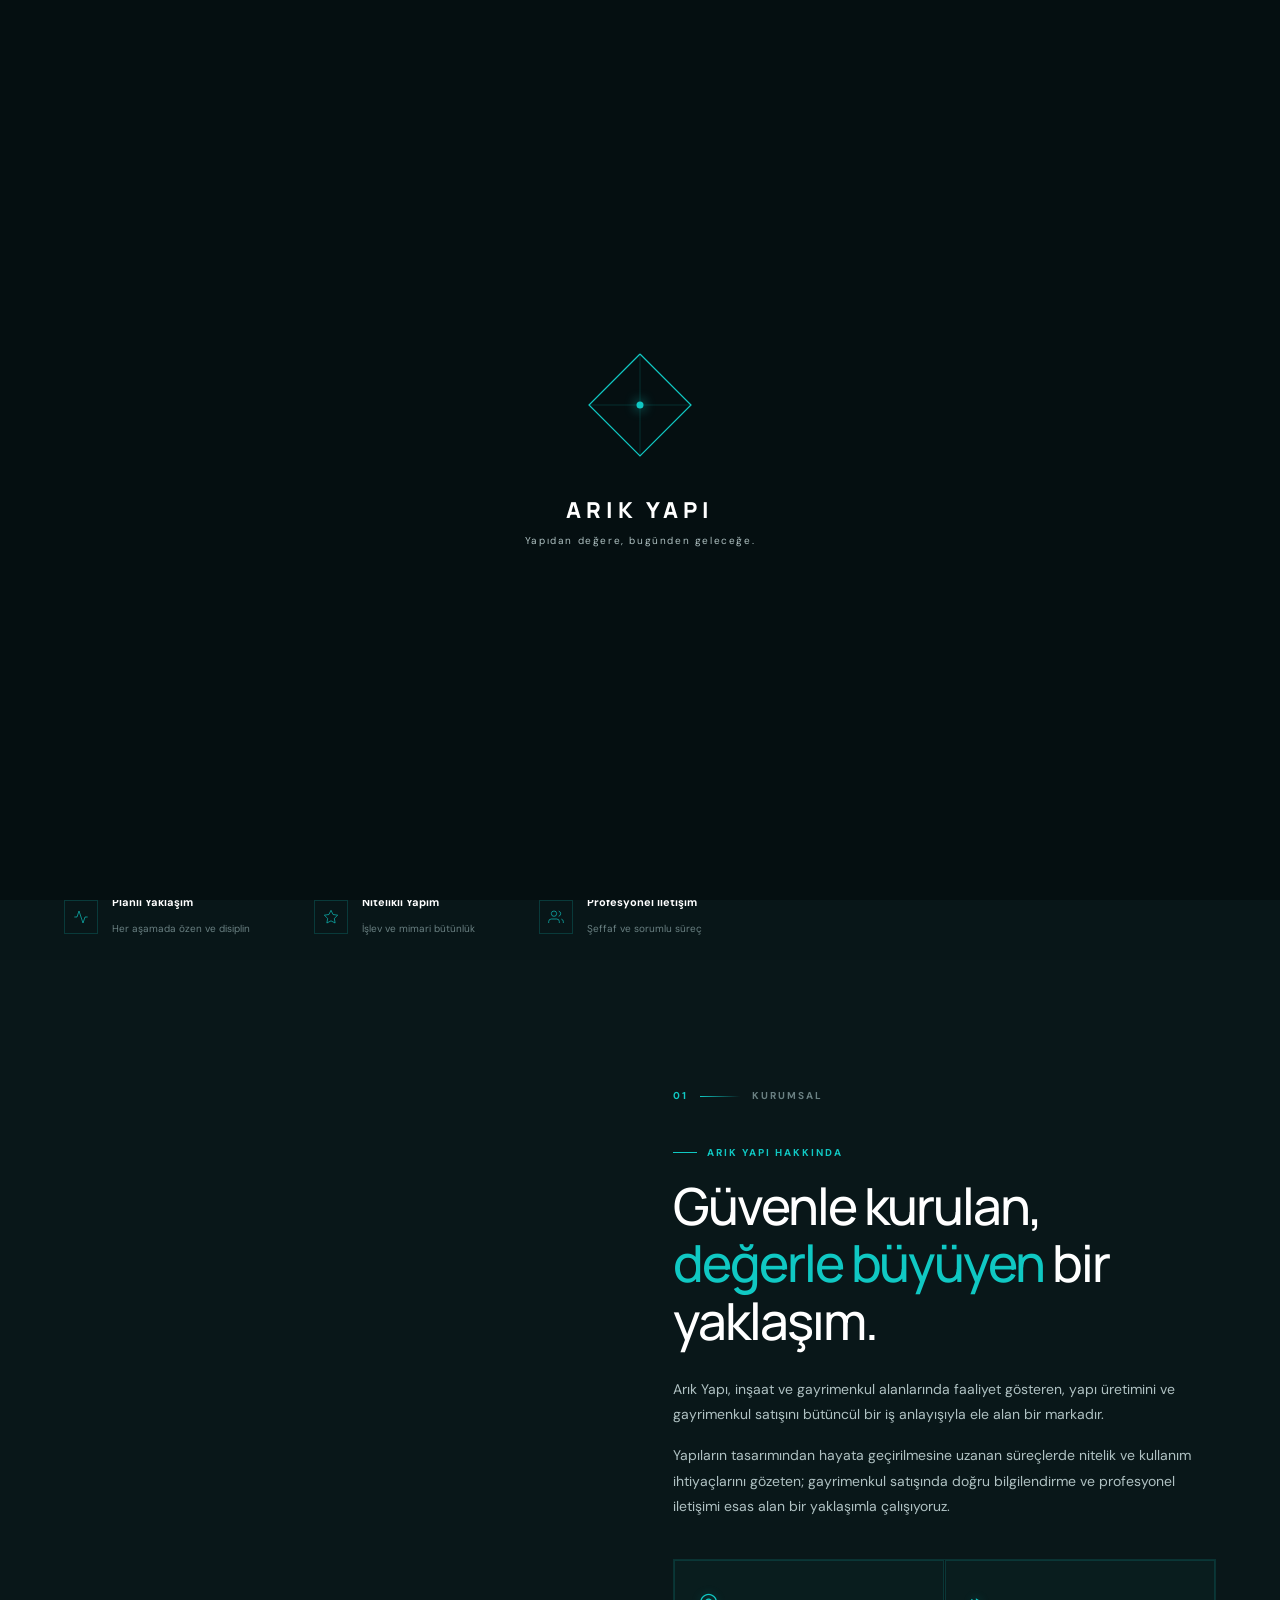
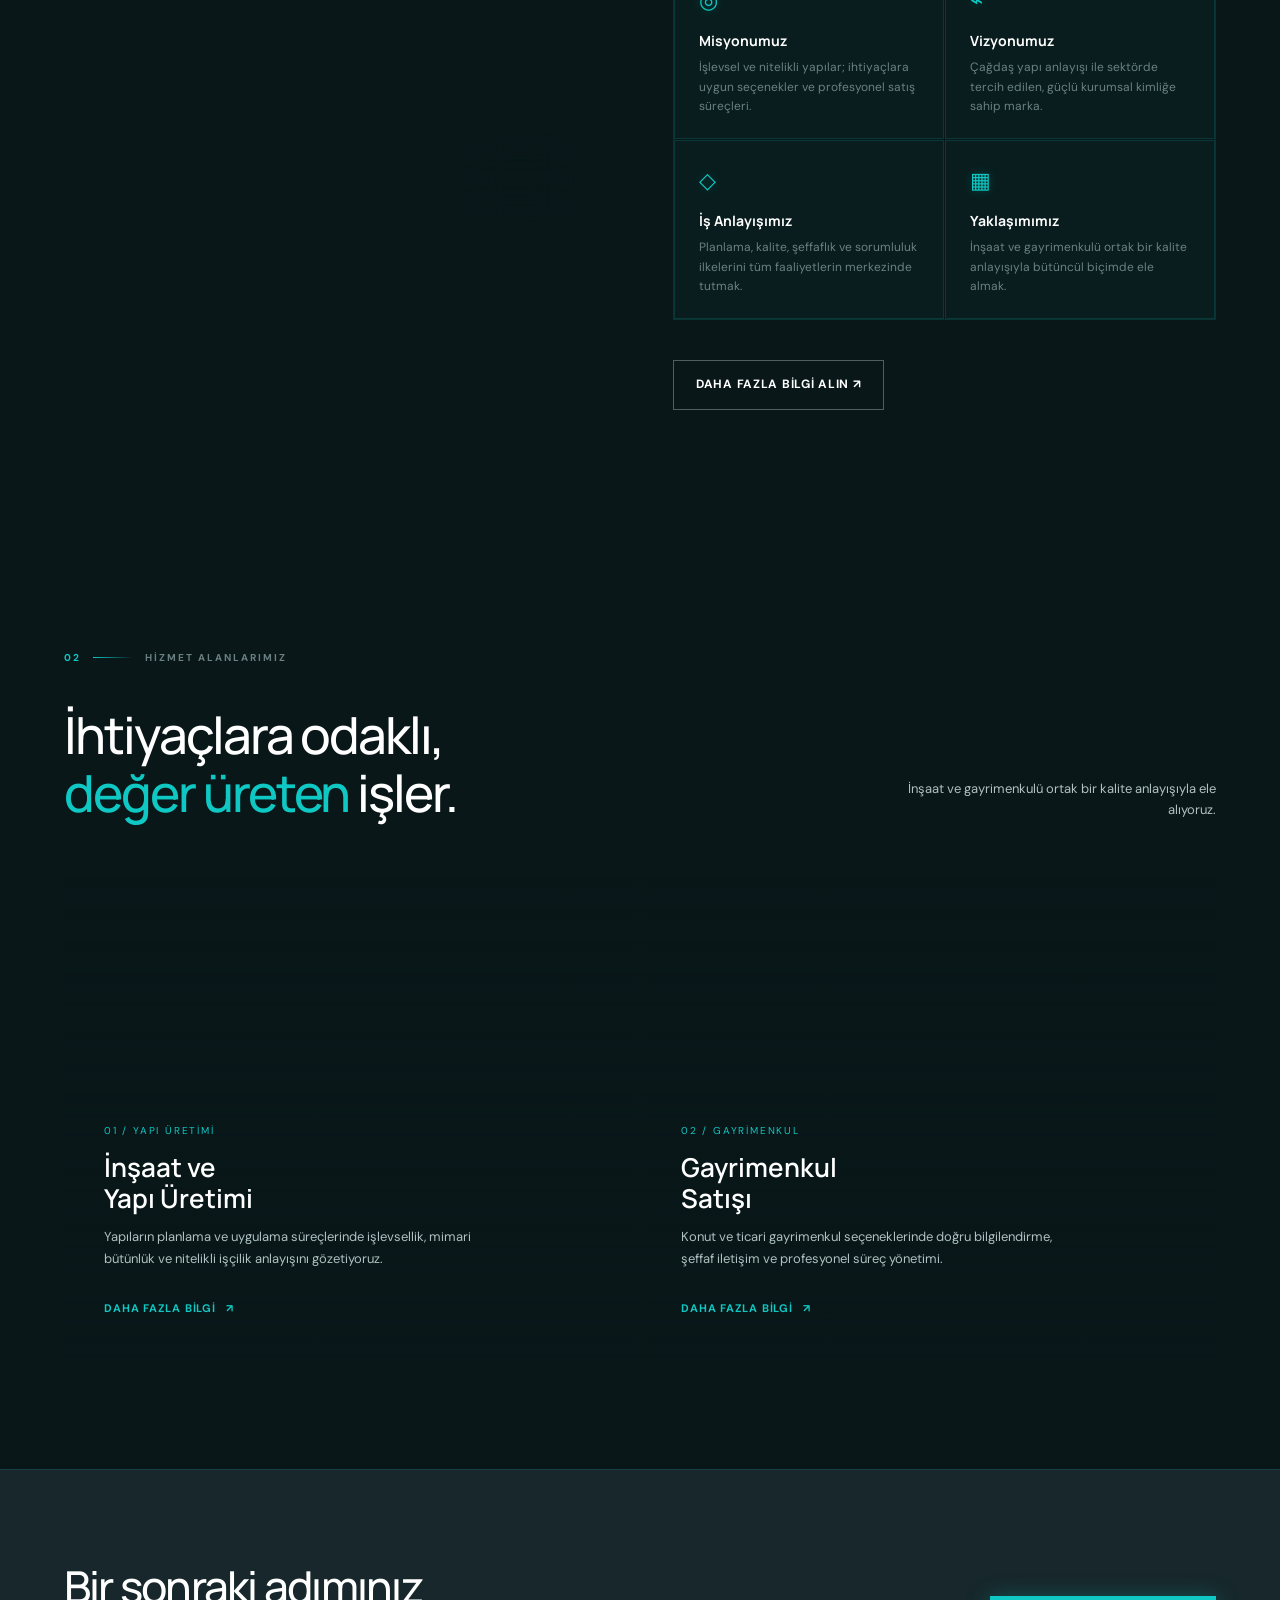
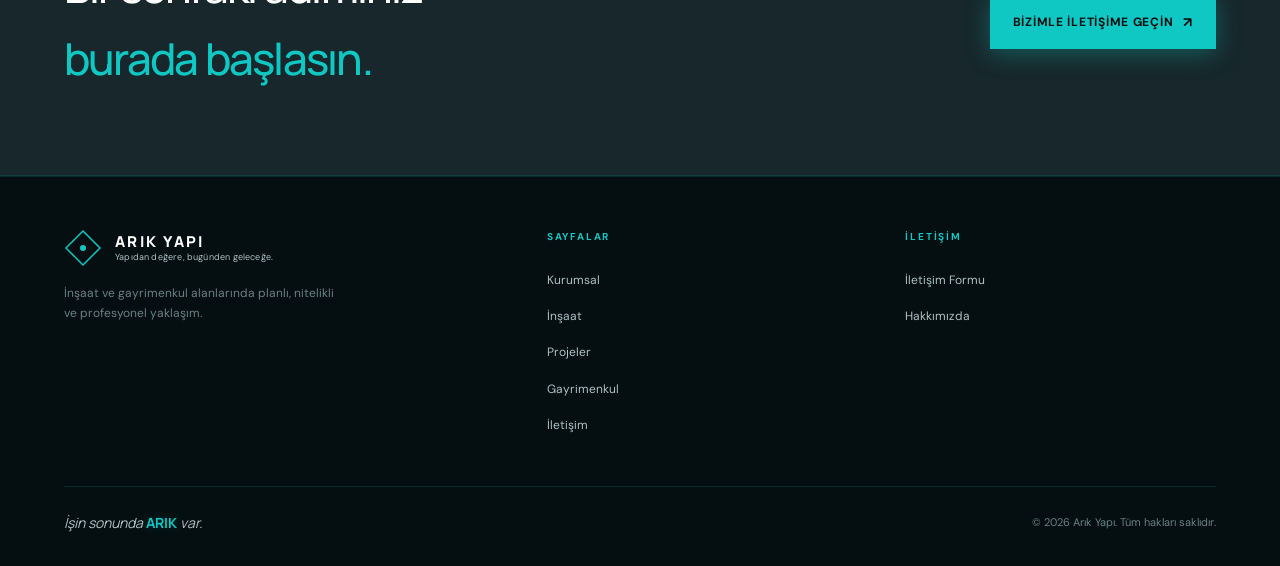
==== commit 24cf5c1f: "feat: premium redesign - cok sayfali yapi, intro animasyonu, glassmorphism, tum sayfalar" ====
--- a/index.html
+++ b/index.html
@@ -3,7 +3,7 @@
 <head>
   <meta charset="utf-8">
   <meta name="viewport" content="width=device-width, initial-scale=1">
-  <meta name="theme-color" content="#0fb8bc">
+  <meta name="theme-color" content="#10C8C3">
   <meta name="description" content="Arık Yapı — Yapıdan değere, bugünden geleceğe. İnşaat ve gayrimenkul.">
   <meta property="og:title" content="Arık Yapı | Yapıdan değere, bugünden geleceğe">
   <meta property="og:description" content="İnşaat ve gayrimenkul alanlarında planlı, nitelikli ve profesyonel yaklaşım.">
@@ -15,141 +15,309 @@
   <link rel="stylesheet" href="style.css">
 </head>
 <body>
-  <div class="announcement"><span class="dot"></span> İnşaat ve gayrimenkulde profesyonel yaklaşım</div>
-  <header class="site-header">
-    <a class="brand" href="#ana-sayfa" aria-label="Arık Yapı ana sayfa">
-      <span class="brand-mark">A<span>◆</span></span>
-      <span class="brand-copy"><strong>ARIK YAPI</strong><small>Yapıdan değere, bugünden geleceğe.</small></span>
+
+  <!-- ══ INTRO OVERLAY ══ -->
+  <div class="intro-overlay" id="introOverlay" aria-hidden="true">
+    <div class="intro-svg-wrap">
+      <svg class="intro-svg" viewBox="0 0 110 110" xmlns="http://www.w3.org/2000/svg">
+        <!-- Diamond çerçeve -->
+        <polygon class="intro-diamond"
+          points="55,4 106,55 55,106 4,55"
+          fill="none" stroke="#10C8C3" stroke-width="1.2"/>
+        <!-- Yatay çizgi -->
+        <line class="intro-cross-h" x1="4" y1="55" x2="106" y2="55" stroke="#10C8C3"/>
+        <!-- Dikey çizgi -->
+        <line class="intro-cross-v" x1="55" y1="4" x2="55" y2="106" stroke="#10C8C3"/>
+        <!-- Merkez -->
+        <circle class="intro-center-dot" cx="55" cy="55" r="3.5" fill="#10C8C3"/>
+      </svg>
+      <div class="intro-sweep"></div>
+    </div>
+    <div class="intro-brand-wrap">
+      <strong class="intro-brand-name">ARIK YAPI</strong>
+      <small class="intro-brand-tag">Yapıdan değere, bugünden geleceğe.</small>
+    </div>
+  </div>
+
+  <!-- ══ DUYURU ══ -->
+  <div class="announcement">
+    <span class="dot"></span>
+    İnşaat ve gayrimenkulde profesyonel yaklaşım
+  </div>
+
+  <!-- ══ HEADER ══ -->
+  <header class="site-header" id="siteHeader">
+    <a class="brand" href="index.html" aria-label="Arık Yapı ana sayfa">
+      <svg class="brand-icon" viewBox="0 0 38 38" xmlns="http://www.w3.org/2000/svg" aria-hidden="true">
+        <polygon class="b-diamond" points="19,2 36,19 19,36 2,19"/>
+        <circle class="b-dot" cx="19" cy="19" r="3"/>
+      </svg>
+      <span class="brand-copy">
+        <strong>ARIK YAPI</strong>
+        <small>Yapıdan değere, bugünden geleceğe.</small>
+      </span>
     </a>
-    <button class="menu-toggle" aria-label="Menüyü aç" aria-expanded="false"><span></span><span></span></button>
-    <nav class="main-nav" aria-label="Ana menü">
-      <a class="active" href="#ana-sayfa">Ana Sayfa</a>
-      <a href="#kurumsal">Kurumsal</a>
-      <a href="#insaat">İnşaat</a>
-      <a href="#projeler">Projeler</a>
-      <a href="#gayrimenkul">Gayrimenkul</a>
-      <a href="#iletisim">İletişim</a>
+
+    <button class="menu-toggle" aria-label="Menüyü aç" aria-expanded="false" id="menuToggle">
+      <span></span><span></span><span></span>
+    </button>
+
+    <nav class="main-nav" id="mainNav" aria-label="Ana menü">
+      <a class="active" href="index.html">Ana Sayfa</a>
+      <a href="kurumsal.html">Kurumsal</a>
+      <a href="insaat.html">İnşaat</a>
+      <a href="projeler.html">Projeler</a>
+      <a href="gayrimenkul.html">Gayrimenkul</a>
+      <a href="iletisim.html">İletişim</a>
     </nav>
-    <a class="header-cta" href="#iletisim">İletişime Geç <span>↗</span></a>
+
+    <a class="header-cta" href="iletisim.html">İletişime Geç ↗</a>
   </header>
 
   <main>
-    <section class="hero" id="ana-sayfa">
-      <div class="hero-image"></div><div class="hero-overlay"></div>
+    <!-- ══ HERO ══ -->
+    <section class="hero" id="ana-sayfa" aria-label="Ana sayfa hero">
+
+      <!-- Arka plan (fixed parallax hissi) -->
+      <div class="hero-bg" aria-hidden="true">
+        <div class="hero-bg-img"></div>
+        <div class="hero-bg-overlay"></div>
+      </div>
+
+      <!-- Sol İçerik -->
       <div class="hero-content">
-        <p class="eyebrow light"><span></span> ARIK YAPI · İNŞAAT & GAYRİMENKUL</p>
-        <h1>Yapıdan değere,<br>bugünden <em>geleceğe.</em></h1>
-        <p class="hero-lead">İnşaat ve gayrimenkul alanlarında planlı, nitelikli ve profesyonel bir yaklaşım.</p>
+        <div class="hero-eyebrow">
+          <span class="hero-eyebrow-line"></span>
+          ARIK YAPI · İNŞAAT &amp; GAYRİMENKUL
+        </div>
+
+        <h1>
+          Yapıdan değere,<br>
+          bugünden <em>geleceğe.</em>
+        </h1>
+
+        <p class="hero-desc">
+          İnşaat ve gayrimenkul alanlarında planlı, nitelikli<br>ve profesyonel bir yaklaşım.
+        </p>
+
         <div class="hero-actions">
-          <a class="button button-primary" href="#kurumsal">Arık Yapı'yı Tanıyın <span>↗</span></a>
-          <a class="button button-outline" href="#faaliyet">Faaliyet Alanlarımız</a>
-        </div>
-      </div>
-      <div class="hero-bottom">
-        <div><span class="feature-icon">↗</span><span><strong>Planlı Yaklaşım</strong><small>Her aşamada özen</small></span></div>
-        <div><span class="feature-icon">⌂</span><span><strong>Yapı Üretimi</strong><small>İşlev ve mimari bütünlük</small></span></div>
-        <div><span class="feature-icon">◇</span><span><strong>Profesyonel İletişim</strong><small>Şeffaf ve sorumlu süreç</small></span></div>
-      </div>
-      <div class="hero-index"><span>01</span> / 06</div>
+          <a class="btn btn-primary btn-arrow" href="projeler.html">Projelerimizi İnceleyin</a>
+          <a class="btn btn-outline" href="iletisim.html">İletişime Geçin</a>
+        </div>
+
+        <div class="scroll-indicator" aria-hidden="true">
+          <span class="scroll-line"></span>
+          Aşağı kaydırın
+        </div>
+      </div>
+
+      <!-- Sağ — Cam Kart -->
+      <aside class="hero-glass-card" aria-label="Hizmet özeti">
+        <div class="glass-card-header">
+          <span>Hizmet Alanları</span>
+          <span class="glass-card-mark">A◆</span>
+        </div>
+
+        <div class="glass-service">
+          <div class="glass-service-icon" aria-hidden="true">▦</div>
+          <div class="glass-service-text">
+            <strong>İnşaat ve Yapı Üretimi</strong>
+            <span>Planlı, işlevsel ve mimari bütünlük odaklı yapı üretimi.</span>
+          </div>
+        </div>
+
+        <div class="glass-service">
+          <div class="glass-service-icon" aria-hidden="true">⌂</div>
+          <div class="glass-service-text">
+            <strong>Gayrimenkul Satışı</strong>
+            <span>Konut ve ticari alanlarda profesyonel danışmanlık.</span>
+          </div>
+        </div>
+
+        <a class="glass-card-cta" href="iletisim.html">
+          Görüşme Talep Edin <span>↗</span>
+        </a>
+      </aside>
+
+      <!-- Alt Şerit -->
+      <div class="hero-strip" aria-label="Öne çıkan özellikler">
+        <div class="hero-strip-item">
+          <div class="strip-icon" aria-hidden="true">
+            <svg viewBox="0 0 24 24"><polyline points="22 12 18 12 15 21 9 3 6 12 2 12"/></svg>
+          </div>
+          <div class="strip-text">
+            <strong>Planlı Yaklaşım</strong>
+            <span>Her aşamada özen ve disiplin</span>
+          </div>
+        </div>
+        <div class="hero-strip-item">
+          <div class="strip-icon" aria-hidden="true">
+            <svg viewBox="0 0 24 24"><polygon points="12 2 15.09 8.26 22 9.27 17 14.14 18.18 21.02 12 17.77 5.82 21.02 7 14.14 2 9.27 8.91 8.26 12 2"/></svg>
+          </div>
+          <div class="strip-text">
+            <strong>Nitelikli Yapım</strong>
+            <span>İşlev ve mimari bütünlük</span>
+          </div>
+        </div>
+        <div class="hero-strip-item">
+          <div class="strip-icon" aria-hidden="true">
+            <svg viewBox="0 0 24 24"><path d="M17 21v-2a4 4 0 0 0-4-4H5a4 4 0 0 0-4 4v2"/><circle cx="9" cy="7" r="4"/><path d="M23 21v-2a4 4 0 0 0-3-3.87"/><path d="M16 3.13a4 4 0 0 1 0 7.75"/></svg>
+          </div>
+          <div class="strip-text">
+            <strong>Profesyonel İletişim</strong>
+            <span>Şeffaf ve sorumlu süreç</span>
+          </div>
+        </div>
+      </div>
+
     </section>
 
-    <section class="intro section-pad" id="kurumsal">
-      <div class="section-label"><span>01</span><span class="line"></span><span>KURUMSAL</span></div>
-      <div class="intro-grid">
+    <!-- ══ KURUMSAL ÖZET ══ -->
+    <section class="about-section" id="kurumsal">
+      <div class="about-visual reveal-left">
+        <div class="about-img-fallback" role="img" aria-label="Modern mimari yapı"></div>
+        <div class="about-badge">
+          <strong>Arık</strong>
+          <span>İşin sonunda</span>
+        </div>
+      </div>
+
+      <div class="about-content">
+        <div class="section-label reveal">
+          <span class="num">01</span>
+          <span class="dash"></span>
+          KURUMSAL
+        </div>
+        <div class="eyebrow reveal">Arık Yapı Hakkında</div>
+        <h2 class="section-title reveal">
+          Güvenle kurulan,<br><em>değerle büyüyen</em> bir yaklaşım.
+        </h2>
+        <p class="about-text reveal reveal-d1">
+          Arık Yapı, inşaat ve gayrimenkul alanlarında faaliyet gösteren, yapı üretimini ve gayrimenkul satışını bütüncül bir iş anlayışıyla ele alan bir markadır.
+        </p>
+        <p class="about-text reveal reveal-d2">
+          Yapıların tasarımından hayata geçirilmesine uzanan süreçlerde nitelik ve kullanım ihtiyaçlarını gözeten; gayrimenkul satışında doğru bilgilendirme ve profesyonel iletişimi esas alan bir yaklaşımla çalışıyoruz.
+        </p>
+
+        <div class="about-values reveal reveal-d2">
+          <div class="about-value">
+            <div class="about-value-icon">◎</div>
+            <h4>Misyonumuz</h4>
+            <p>İşlevsel ve nitelikli yapılar; ihtiyaçlara uygun seçenekler ve profesyonel satış süreçleri.</p>
+          </div>
+          <div class="about-value">
+            <div class="about-value-icon">⌁</div>
+            <h4>Vizyonumuz</h4>
+            <p>Çağdaş yapı anlayışı ile sektörde tercih edilen, güçlü kurumsal kimliğe sahip marka.</p>
+          </div>
+          <div class="about-value">
+            <div class="about-value-icon">◇</div>
+            <h4>İş Anlayışımız</h4>
+            <p>Planlama, kalite, şeffaflık ve sorumluluk ilkelerini tüm faaliyetlerin merkezinde tutmak.</p>
+          </div>
+          <div class="about-value">
+            <div class="about-value-icon">▦</div>
+            <h4>Yaklaşımımız</h4>
+            <p>İnşaat ve gayrimenkulü ortak bir kalite anlayışıyla bütüncül biçimde ele almak.</p>
+          </div>
+        </div>
+
+        <a class="btn btn-outline reveal reveal-d3" href="kurumsal.html">Daha Fazla Bilgi Alın ↗</a>
+      </div>
+    </section>
+
+    <!-- ══ HİZMETLER ══ -->
+    <section class="services-section" id="hizmetler">
+      <div class="services-header">
         <div>
-          <p class="eyebrow">ARIK YAPI HAKKINDA</p>
-          <h2>Güvenle kurulan,<br><em>değerle büyüyen</em> bir yaklaşım.</h2>
-        </div>
-        <div class="intro-copy">
-          <p>Arık Yapı, inşaat ve gayrimenkul alanlarında faaliyet gösteren, yapı üretimini ve gayrimenkul satışını bütüncül bir iş anlayışıyla ele alan bir markadır.</p>
-          <p>İnşaat faaliyetlerimizde planlama, işlevsellik, mimari yaklaşım ve uygulama süreçlerini önemserken; gayrimenkul alanında farklı ihtiyaç ve beklentilere yönelik seçeneklerin değerlendirilmesine odaklanıyoruz.</p>
-          <p>Yapıların tasarımından hayata geçirilmesine uzanan süreçlerde nitelik ve kullanım ihtiyaçlarını gözetiyor, gayrimenkul satışında ise doğru bilgilendirme ve profesyonel iletişimi esas alıyoruz.</p>
-          <p>Arık Yapı olarak hedefimiz; faaliyetlerimizi ortak bir kalite anlayışı etrafında birleştirmek, her aşamada planlı ve sorumlu bir çalışma yaklaşımı ortaya koymaktır.</p>
-        </div>
-      </div>
-      <div class="values-grid">
-        <article class="value-card"><span class="value-number">01</span><div class="value-icon">◎</div><h3>Misyonumuz</h3><p>İşlevsel, nitelikli ve çağdaş yapılar; ihtiyaçlara uygun seçenekler ve profesyonel satış süreçleri sunmak.</p></article>
-        <article class="value-card"><span class="value-number">02</span><div class="value-icon">⌁</div><h3>Vizyonumuz</h3><p>Çağdaş yapı anlayışı ve güçlü kurumsal kimliğiyle sektörde tercih edilen bir marka olmak.</p></article>
-        <article class="value-card"><span class="value-number">03</span><div class="value-icon">◇</div><h3>İş Anlayışımız</h3><p>Planlama, kalite, şeffaflık ve sorumluluk ilkelerini tüm faaliyetlerimizin merkezinde tutmak.</p></article>
+          <div class="section-label reveal">
+            <span class="num">02</span>
+            <span class="dash"></span>
+            HİZMET ALANLARIMIZ
+          </div>
+          <h2 class="section-title reveal">
+            İhtiyaçlara odaklı,<br><em>değer üreten</em> işler.
+          </h2>
+        </div>
+        <p class="services-note reveal reveal-d1">
+          İnşaat ve gayrimenkulü ortak bir kalite anlayışıyla ele alıyoruz.
+        </p>
+      </div>
+
+      <div class="services-grid">
+        <article class="service-card service-card-1 reveal" id="insaat">
+          <div class="service-card-bg" role="img" aria-label="İnşaat ve yapı üretimi görseli"></div>
+          <div class="service-card-overlay"></div>
+          <div class="service-card-content">
+            <div class="service-num">01 / YAPI ÜRETİMİ</div>
+            <h3>İnşaat ve<br>Yapı Üretimi</h3>
+            <p>Yapıların planlama ve uygulama süreçlerinde işlevsellik, mimari bütünlük ve nitelikli işçilik anlayışını gözetiyoruz.</p>
+            <a class="service-link" href="insaat.html">Daha Fazla Bilgi</a>
+          </div>
+        </article>
+
+        <article class="service-card service-card-2 reveal reveal-d1" id="gayrimenkul">
+          <div class="service-card-bg" role="img" aria-label="Gayrimenkul satış görseli"></div>
+          <div class="service-card-overlay"></div>
+          <div class="service-card-content">
+            <div class="service-num">02 / GAYRİMENKUL</div>
+            <h3>Gayrimenkul<br>Satışı</h3>
+            <p>Konut ve ticari gayrimenkul seçeneklerinde doğru bilgilendirme, şeffaf iletişim ve profesyonel süreç yönetimi.</p>
+            <a class="service-link" href="gayrimenkul.html">Daha Fazla Bilgi</a>
+          </div>
+        </article>
       </div>
     </section>
 
-    <section class="founder">
-      <div class="founder-photo" role="img" aria-label="Modern mimari yapı fotoğrafı"></div>
-      <div class="founder-content">
-        <div class="section-label light-label"><span>02</span><span class="line"></span><span>KURUCUMUZ</span></div>
-        <p class="eyebrow light">ARIK YAPI'NIN ARKASINDAKİ VİZYON</p>
-        <h2>İbrahim <em>Arık</em></h2>
-        <p>İnşaat ve gayrimenkul sektöründeki deneyimi ve iş anlayışıyla İbrahim Arık, Arık Yapı’nın kuruluşuna yön veren isimdir.</p>
-        <p>Yapı üretimi ve gayrimenkul alanlarını bir bütün olarak ele alan yaklaşımı; planlama, kalite ve profesyonelliği esas alan bir marka anlayışının temelini oluşturur.</p>
-        <p>Arık Yapı’nın vizyonu, inşaat ve gayrimenkul alanlarında nitelikli işler ortaya koymak, güvene dayalı iş ilişkileri geliştirmek ve kalıcı bir marka değeri oluşturmaktır.</p>
-        <div class="founder-signature">İşin sonunda <strong>ARIK</strong> var.</div>
-      </div>
-    </section>
-
-    <section class="services section-pad" id="faaliyet">
-      <div class="section-label"><span>03</span><span class="line"></span><span>FAALİYET ALANLARIMIZ</span></div>
-      <div class="section-heading">
-        <div><p class="eyebrow">UZMANLIK ALANLARIMIZ</p><h2>İhtiyaçlara odaklı,<br><em>değer üreten</em> işler.</h2></div>
-        <p class="heading-note">İnşaat ve gayrimenkulü ortak bir kalite anlayışıyla ele alıyoruz.</p>
-      </div>
-      <div class="service-grid">
-        <article class="service-card" id="insaat">
-          <div class="service-photo construction-photo"><span>01 / YAPI ÜRETİMİ</span></div>
-          <div class="service-body"><div class="service-symbol">▦</div><h3>İnşaat ve Yapı Üretimi</h3><p>Yapıların planlama ve uygulama süreçlerinde işlevsellik, mimari bütünlük ve nitelikli işçilik anlayışını gözetiyoruz. Amacımız, kullanım ihtiyaçlarına cevap veren ve çağdaş yapı yaklaşımını yansıtan projeler ortaya koymak.</p><a href="#iletisim" class="text-link">İş birliği için iletişime geçin <span>↗</span></a></div>
-        </article>
-        <article class="service-card" id="gayrimenkul">
-          <div class="service-photo realestate-photo"><span>02 / GAYRİMENKUL</span></div>
-          <div class="service-body"><div class="service-symbol">⌂</div><h3>Gayrimenkul Satışı</h3><p>Konut ve diğer gayrimenkul seçeneklerini farklı ihtiyaçlar doğrultusunda değerlendiriyor; satış süreçlerinde doğru bilgilendirme, şeffaf iletişim ve profesyonel yaklaşımı önemsiyoruz.</p><a href="#iletisim" class="text-link">Gayrimenkul hakkında görüşün <span>↗</span></a></div>
-        </article>
-      </div>
-    </section>
-
-    <section class="projects section-pad" id="projeler">
-      <div class="section-label light-label"><span>04</span><span class="line"></span><span>PROJELER</span></div>
-      <div class="section-heading">
-        <div><p class="eyebrow light">PROJELERİMİZ</p><h2>Her yapıda bir fikir,<br><em>her fikirde bir değer.</em></h2></div>
-        <p class="heading-note light-note">Arık Yapı'nın proje portföyü bu alanda sergilenecek.</p>
-      </div>
-      <div class="project-placeholder">
-        <div class="placeholder-icon">＋</div>
-        <div><h3>Projeleriniz burada hayat bulacak.</h3><p>Gerçek proje fotoğrafları, proje adları ve konum bilgileri eklendiğinde bu alan portföy galerisine dönüşebilir.</p></div>
-        <span class="demo-tag">DEMO ALANI</span>
-      </div>
-    </section>
-
-    <section class="realestate section-pad">
-      <div class="section-label"><span>05</span><span class="line"></span><span>GAYRİMENKUL</span></div>
-      <div class="realestate-panel">
-        <div class="realestate-copy"><p class="eyebrow">DOĞRU SEÇENEK, GÜVENLİ İLETİŞİM</p><h2>Yeni bir başlangıç<br><em>için doğru yer.</em></h2><p>Konut ve diğer gayrimenkul seçeneklerini ihtiyaçlarınız doğrultusunda değerlendirmek için Arık Yapı ile iletişime geçin.</p><a class="button button-primary" href="#iletisim">Bize Ulaşın <span>↗</span></a></div>
-        <div class="realestate-image"></div>
-      </div>
-    </section>
-
-    <section class="contact section-pad" id="iletisim">
-      <div class="section-label"><span>06</span><span class="line"></span><span>İLETİŞİM</span></div>
-      <div class="contact-grid">
-        <div class="contact-copy"><p class="eyebrow">BİRLİKTE DEĞER ÜRETELİM</p><h2>Bir sonraki adımınız<br><em>burada başlasın.</em></h2><p>İnşaat ve gayrimenkul alanlarındaki talepleriniz için bizimle iletişime geçin.</p><div class="contact-note"><span>↗</span><div><strong>Arık Yapı ile tanışın</strong><small>Telefon, e-posta ve adres bilgileri firma tarafından eklenecektir.</small></div></div></div>
-        <form class="contact-form" id="contactForm">
-          <div class="form-top"><span>İLETİŞİM FORMU</span><span class="form-mark">A.</span></div>
-          <label for="name">Adınız Soyadınız</label><input id="name" name="name" placeholder="Adınızı girin" required>
-          <label for="email">E-posta Adresiniz</label><input id="email" name="email" type="email" placeholder="ornek@eposta.com" required>
-          <label for="subject">İlgilendiğiniz konu</label><select id="subject" name="subject"><option>Genel bilgi</option><option>İnşaat ve yapı üretimi</option><option>Gayrimenkul satışı</option><option>İş birliği</option></select>
-          <label for="message">Mesajınız</label><textarea id="message" name="message" rows="4" placeholder="Size nasıl yardımcı olabiliriz?" required></textarea>
-          <button class="button button-primary submit-button" type="submit">Mesajı Hazırla <span>↗</span></button>
-          <p class="form-disclaimer">Demo formudur; gerçek mesaj gönderimi için firma e-posta adresi ve form servisi bağlanmalıdır.</p>
-          <p class="form-status" aria-live="polite"></p>
-        </form>
-      </div>
-    </section>
+    <!-- ══ CTA ══ -->
+    <div class="cta-band reveal">
+      <h2>Bir sonraki adımınız<br><em>burada başlasın.</em></h2>
+      <a class="btn btn-primary btn-arrow" href="iletisim.html">Bizimle İletişime Geçin</a>
+    </div>
+
   </main>
 
-  <footer class="site-footer">
-    <a class="brand footer-brand" href="#ana-sayfa"><span class="brand-mark">A<span>◆</span></span><span class="brand-copy"><strong>ARIK YAPI</strong><small>Yapıdan değere, bugünden geleceğe.</small></span></a>
-    <p>İşin sonunda <strong>ARIK</strong> var.</p>
-    <div class="footer-links"><a href="#kurumsal">Kurumsal</a><a href="#insaat">İnşaat</a><a href="#projeler">Projeler</a><a href="#gayrimenkul">Gayrimenkul</a><a href="#iletisim">İletişim</a></div>
-    <small class="copyright">© <span id="year"></span> Arık Yapı. Tüm hakları saklıdır.</small>
+  <!-- ══ FOOTER ══ -->
+  <footer class="site-footer" aria-label="Site alt bilgisi">
+    <div class="footer-about">
+      <a class="brand" href="index.html" aria-label="Arık Yapı">
+        <svg class="brand-icon" viewBox="0 0 38 38" xmlns="http://www.w3.org/2000/svg" aria-hidden="true">
+          <polygon class="b-diamond" points="19,2 36,19 19,36 2,19"/>
+          <circle class="b-dot" cx="19" cy="19" r="3"/>
+        </svg>
+        <span class="brand-copy">
+          <strong>ARIK YAPI</strong>
+          <small>Yapıdan değere, bugünden geleceğe.</small>
+        </span>
+      </a>
+      <p>İnşaat ve gayrimenkul alanlarında planlı, nitelikli ve profesyonel yaklaşım.</p>
+    </div>
+
+    <div>
+      <div class="footer-col-title">Sayfalar</div>
+      <ul class="footer-links-list">
+        <li><a href="kurumsal.html">Kurumsal</a></li>
+        <li><a href="insaat.html">İnşaat</a></li>
+        <li><a href="projeler.html">Projeler</a></li>
+        <li><a href="gayrimenkul.html">Gayrimenkul</a></li>
+        <li><a href="iletisim.html">İletişim</a></li>
+      </ul>
+    </div>
+
+    <div>
+      <div class="footer-col-title">İletişim</div>
+      <ul class="footer-links-list">
+        <li><a href="iletisim.html">İletişim Formu</a></li>
+        <li><a href="iletisim.html">Hakkımızda</a></li>
+      </ul>
+    </div>
+
+    <div class="footer-bottom">
+      <p class="footer-tagline">İşin sonunda <strong>ARIK</strong> var.</p>
+      <small class="copyright">© <span id="year"></span> Arık Yapı. Tüm hakları saklıdır.</small>
+    </div>
   </footer>
+
   <script src="script.js"></script>
 </body>
 </html>
--- a/style.css
+++ b/style.css
@@ -1,187 +1,324 @@
-/* =====================================================
-   ARIK YAPI — style.css
-   Aşama 1: Renk paleti + Glassmorphism + Odak stilleri
-   ===================================================== */
-
-/* ---------- Değişkenler ---------- */
+/* ================================================================
+   ARIK YAPI — Premium Architectural Website
+   Renk Sistemi: Turkuaz #10C8C3 / Antrasit #17272B / Derin #091719
+   ================================================================ */
+
+/* ── Değişkenler ── */
 :root {
-  --ink:        #10242a;
-  --ink-2:      #1a333a;
-  --teal:       #0fb8bc;
-  --teal-light: #3dd6da;
-  --teal-dark:  #079fa3;
-  --teal-glow:  rgba(15, 184, 188, 0.22);
-  --teal-glass: rgba(15, 184, 188, 0.08);
-  --paper:      #f3f6f6;
-  --muted:      #4e6165;          /* AA kontrastı için koyultuldu */
-  --line:       #d6e0df;
-  --white:      #fff;
-  --max:        1240px;
+  --teal:        #10C8C3;
+  --teal-light:  #3de0db;
+  --teal-dim:    rgba(16, 200, 195, 0.18);
+  --teal-glow:   rgba(16, 200, 195, 0.28);
+  --dark:        #17272B;
+  --deep:        #091719;
+  --deeper:      #050f11;
+  --light:       #F5F8F7;
+  --secondary:   #AFC1C2;
+  --muted:       #6a8082;
+  --line:        rgba(16, 200, 195, 0.15);
+  --line-light:  rgba(255,255,255,0.08);
+  --white:       #ffffff;
+  --max:         1280px;
 
   /* Cam efekti */
-  --glass-bg:   rgba(10, 30, 35, 0.55);
-  --glass-blur: blur(18px);
-  --glass-border: rgba(15, 184, 188, 0.18);
-}
-
-/* ---------- Reset & Temel ---------- */
-*, *::before, *::after { box-sizing: border-box; }
+  --glass-bg:     rgba(15, 35, 40, 0.52);
+  --glass-blur:   blur(22px);
+  --glass-border: rgba(16, 200, 195, 0.2);
+  --glass-shadow: 0 8px 48px rgba(0,0,0,0.35), inset 0 1px 0 rgba(16,200,195,0.1);
+}
+
+/* ── Reset & Temel ── */
+*, *::before, *::after { box-sizing: border-box; margin: 0; padding: 0; }
 
 html {
   scroll-behavior: smooth;
-  scroll-padding-top: 88px;
+  scroll-padding-top: 80px;
 }
 
 body {
-  margin: 0;
-  background: var(--paper);
-  color: var(--ink);
+  background: var(--deep);
+  color: var(--light);
   font-family: "DM Sans", sans-serif;
   line-height: 1.65;
   overflow-x: hidden;
+  -webkit-font-smoothing: antialiased;
 }
 
 a { color: inherit; text-decoration: none; }
 button, input, textarea, select { font: inherit; }
-
-/* ---------- Klavye odak stilleri ---------- */
+img { max-width: 100%; display: block; }
+
 :focus-visible {
   outline: 2px solid var(--teal);
   outline-offset: 3px;
   border-radius: 2px;
 }
 
-/* =====================================================
-   DUYURU BANDI
-   ===================================================== */
+/* ================================================================
+   INTRO OVERLAY — Sinematik Açılış Animasyonu
+   ================================================================ */
+.intro-overlay {
+  position: fixed;
+  inset: 0;
+  z-index: 9999;
+  background: var(--deeper);
+  display: flex;
+  align-items: center;
+  justify-content: center;
+  flex-direction: column;
+  gap: 32px;
+  transition: transform 0.7s cubic-bezier(0.76, 0, 0.24, 1),
+              opacity 0.5s ease;
+}
+
+.intro-overlay.exit {
+  transform: translateY(-100%);
+  opacity: 0;
+  pointer-events: none;
+}
+
+.intro-overlay.skip {
+  display: none;
+}
+
+/* SVG Geometrik Logo */
+.intro-svg-wrap {
+  position: relative;
+  width: 110px;
+  height: 110px;
+}
+
+.intro-svg {
+  width: 110px;
+  height: 110px;
+  overflow: visible;
+}
+
+/* Diamond dış çizgisi — stroke animasyonu */
+.intro-diamond {
+  fill: none;
+  stroke: var(--teal);
+  stroke-width: 1.2;
+  stroke-dasharray: 312;
+  stroke-dashoffset: 312;
+  animation: drawDiamond 0.75s cubic-bezier(0.4, 0, 0.2, 1) 0.1s forwards;
+}
+
+@keyframes drawDiamond {
+  to { stroke-dashoffset: 0; }
+}
+
+/* İç çapraz çizgiler */
+.intro-cross-h,
+.intro-cross-v {
+  stroke: var(--teal);
+  stroke-width: 0.5;
+  opacity: 0;
+  animation: fadeInLine 0.3s ease 0.75s forwards;
+}
+
+@keyframes fadeInLine {
+  to { opacity: 0.35; }
+}
+
+/* Merkez nokta */
+.intro-center-dot {
+  fill: var(--teal);
+  r: 3.5;
+  opacity: 0;
+  animation: popDot 0.25s ease 0.85s forwards;
+  filter: drop-shadow(0 0 6px var(--teal));
+}
+
+@keyframes popDot {
+  0%   { opacity: 0; r: 0; }
+  60%  { opacity: 1; r: 5; }
+  100% { opacity: 1; r: 3.5; }
+}
+
+/* Işık geçişi */
+.intro-sweep {
+  position: absolute;
+  inset: -10px;
+  background: linear-gradient(
+    115deg,
+    transparent 30%,
+    rgba(16, 200, 195, 0.22) 50%,
+    transparent 70%
+  );
+  opacity: 0;
+  animation: sweep 0.5s ease 0.9s forwards;
+}
+
+@keyframes sweep {
+  0%   { opacity: 0; transform: translateX(-60px); }
+  40%  { opacity: 1; }
+  100% { opacity: 0; transform: translateX(60px); }
+}
+
+/* Marka yazısı */
+.intro-brand-wrap {
+  text-align: center;
+  opacity: 0;
+  transform: translateY(14px);
+  animation: riseIn 0.5s ease 1.0s forwards;
+}
+
+@keyframes riseIn {
+  to { opacity: 1; transform: none; }
+}
+
+.intro-brand-name {
+  display: block;
+  font-family: "Manrope", sans-serif;
+  font-size: 22px;
+  font-weight: 800;
+  letter-spacing: 0.22em;
+  color: var(--white);
+}
+
+.intro-brand-tag {
+  display: block;
+  font-size: 10px;
+  letter-spacing: 0.16em;
+  color: var(--secondary);
+  margin-top: 5px;
+}
+
+/* ================================================================
+   ANNOUNCEMENT BAR
+   ================================================================ */
 .announcement {
-  height: 32px;
-  background: linear-gradient(90deg, #071419 0%, #0c2027 50%, #071419 100%);
-  color: #9ad4d5;
+  height: 34px;
+  background: var(--deeper);
+  border-bottom: 1px solid var(--line);
+  color: var(--secondary);
   display: flex;
   align-items: center;
   justify-content: center;
   gap: 10px;
   font-size: 10px;
-  letter-spacing: .14em;
+  letter-spacing: 0.16em;
   text-transform: uppercase;
 }
 
 .dot {
-  width: 6px;
-  height: 6px;
+  width: 5px;
+  height: 5px;
   background: var(--teal);
   border-radius: 50%;
   box-shadow: 0 0 8px var(--teal);
-  animation: pulse-dot 2.5s ease-in-out infinite;
-}
-
-@keyframes pulse-dot {
+  animation: blink 2.4s ease-in-out infinite;
+  flex-shrink: 0;
+}
+
+@keyframes blink {
   0%, 100% { opacity: 1; }
-  50%       { opacity: 0.4; }
-}
-
-/* =====================================================
-   HEADER — Glassmorphism
-   ===================================================== */
+  50%       { opacity: 0.3; }
+}
+
+/* ================================================================
+   HEADER — Glassmorphism Nav
+   ================================================================ */
 .site-header {
-  height: 84px;
-  padding: 0 max(5.5vw, 24px);
+  position: sticky;
+  top: 0;
+  z-index: 200;
+  height: 80px;
+  padding: 0 max(5vw, 24px);
   display: flex;
   align-items: center;
   justify-content: space-between;
-  gap: 25px;
-  /* Cam efekti */
+  gap: 24px;
   background: var(--glass-bg);
   backdrop-filter: var(--glass-blur);
   -webkit-backdrop-filter: var(--glass-blur);
-  border-bottom: 1px solid var(--glass-border);
-  color: white;
-  position: sticky;
-  top: 0;
-  z-index: 100;
-  transition: background 0.3s;
-}
-
-/* Sayfanın en tepesinde biraz daha opak */
-.site-header.scrolled {
-  background: rgba(8, 22, 27, 0.88);
-}
-
-/* ---------- Logo ---------- */
+  border-bottom: 1px solid var(--line);
+  transition: background 0.3s, border-color 0.3s;
+}
+
+.site-header.solid {
+  background: rgba(9, 23, 25, 0.95);
+  border-bottom-color: rgba(16, 200, 195, 0.12);
+}
+
+/* Logo */
 .brand {
   display: flex;
   align-items: center;
-  gap: 12px;
-  min-width: 195px;
+  gap: 13px;
   flex-shrink: 0;
-}
-
-.brand-mark {
-  font-family: Manrope, sans-serif;
-  font-size: 44px;
+  min-width: 190px;
+}
+
+.brand-icon {
+  width: 38px;
+  height: 38px;
+  flex-shrink: 0;
+}
+
+.brand-icon .b-diamond {
+  fill: none;
+  stroke: var(--teal);
+  stroke-width: 1.5;
+}
+
+.brand-icon .b-dot {
+  fill: var(--teal);
+}
+
+.brand-copy {
+  display: flex;
+  flex-direction: column;
+  line-height: 1.3;
+}
+
+.brand-copy strong {
+  font-family: "Manrope", sans-serif;
+  font-size: 15px;
   font-weight: 800;
-  line-height: 1;
-  color: var(--teal);
-  position: relative;
-  letter-spacing: -.12em;
-  text-shadow: 0 0 18px var(--teal-glow);
-}
-
-.brand-mark span {
-  font-size: 11px;
-  position: absolute;
-  right: -10px;
-  top: 5px;
-  color: var(--teal-light);
-}
-
-.brand-copy {
-  display: flex;
-  flex-direction: column;
-  line-height: 1.35;
-}
-
-.brand-copy strong {
-  font-size: 16px;
-  letter-spacing: .14em;
+  letter-spacing: 0.15em;
+  color: var(--white);
 }
 
 .brand-copy small {
   font-size: 9px;
-  color: #9ec0c1;
-  letter-spacing: .015em;
-}
-
-/* ---------- Navigasyon ---------- */
+  color: var(--secondary);
+  letter-spacing: 0.02em;
+}
+
+/* Nav */
 .main-nav {
   display: flex;
   align-items: center;
-  gap: clamp(13px, 2vw, 28px);
+  gap: clamp(14px, 2.2vw, 30px);
 }
 
 .main-nav a {
   font-size: 12px;
-  color: #cddcdc;
+  font-weight: 500;
+  color: var(--secondary);
+  letter-spacing: 0.04em;
+  padding: 28px 0;
   position: relative;
-  padding: 31px 0;
-  transition: color .2s;
+  transition: color 0.2s;
 }
 
 .main-nav a::after {
   content: "";
-  height: 2px;
   position: absolute;
-  bottom: 20px;
+  bottom: 18px;
   left: 0;
   width: 0;
+  height: 1.5px;
   background: var(--teal);
+  transition: width 0.25s ease;
   box-shadow: 0 0 8px var(--teal-glow);
-  transition: width .25s ease;
-}
-
-.main-nav a:hover {
-  color: var(--teal-light);
+}
+
+.main-nav a:hover,
+.main-nav a.active {
+  color: var(--white);
 }
 
 .main-nav a:hover::after,
@@ -189,737 +326,1410 @@
   width: 100%;
 }
 
-.main-nav a.active {
+/* CTA Buton */
+.header-cta {
+  font-size: 11px;
+  font-weight: 600;
+  letter-spacing: 0.06em;
+  padding: 10px 18px;
+  border: 1px solid var(--glass-border);
+  color: var(--teal);
+  white-space: nowrap;
+  transition: background 0.2s, border-color 0.2s, color 0.2s;
+}
+
+.header-cta:hover {
+  background: var(--teal-dim);
+  border-color: var(--teal);
   color: var(--teal-light);
 }
 
-.header-cta {
-  font-size: 12px;
-  font-weight: 600;
-  border: 1px solid rgba(15, 184, 188, 0.4);
-  padding: 10px 16px;
-  white-space: nowrap;
-  color: var(--teal-light);
-  transition: background .2s, border-color .2s;
-}
-
-.header-cta:hover {
-  background: var(--teal-glass);
-  border-color: var(--teal);
-}
-
-.header-cta span,
-.button span {
-  margin-left: 14px;
-  color: var(--teal);
-}
-
+/* Hamburger */
 .menu-toggle {
   display: none;
   background: none;
   border: 0;
-  color: white;
+  color: var(--white);
   cursor: pointer;
-  padding: 10px;
-}
-
-/* =====================================================
-   HERO
-   ===================================================== */
+  padding: 8px;
+  flex-direction: column;
+  gap: 5px;
+  flex-shrink: 0;
+}
+
+.menu-toggle span {
+  display: block;
+  width: 22px;
+  height: 1.5px;
+  background: currentColor;
+  transition: transform 0.25s, opacity 0.25s;
+}
+
+/* ================================================================
+   SHARED BUTTONS
+   ================================================================ */
+.btn {
+  display: inline-flex;
+  align-items: center;
+  gap: 10px;
+  padding: 14px 22px;
+  font-size: 12px;
+  font-weight: 700;
+  letter-spacing: 0.06em;
+  border: 1px solid transparent;
+  cursor: pointer;
+  transition: transform 0.2s, background 0.2s, box-shadow 0.2s, border-color 0.2s, color 0.2s;
+  text-transform: uppercase;
+}
+
+.btn:hover { transform: translateY(-2px); }
+
+.btn-primary {
+  background: var(--teal);
+  color: var(--deeper);
+  box-shadow: 0 4px 24px rgba(16, 200, 195, 0.35);
+}
+
+.btn-primary:hover {
+  background: var(--teal-light);
+  box-shadow: 0 6px 32px rgba(16, 200, 195, 0.5);
+}
+
+.btn-outline {
+  border-color: rgba(255,255,255,0.3);
+  color: var(--white);
+}
+
+.btn-outline:hover {
+  border-color: var(--teal);
+  color: var(--teal);
+}
+
+.btn-arrow::after {
+  content: "↗";
+  font-size: 14px;
+}
+
+/* ================================================================
+   SHARED SECTION LABELS
+   ================================================================ */
+.section-label {
+  display: flex;
+  align-items: center;
+  gap: 12px;
+  font-size: 10px;
+  font-weight: 700;
+  letter-spacing: 0.2em;
+  text-transform: uppercase;
+  color: var(--muted);
+  margin-bottom: 40px;
+}
+
+.section-label .num { color: var(--teal); }
+
+.section-label .dash {
+  width: 40px;
+  height: 1px;
+  background: linear-gradient(90deg, var(--teal), transparent);
+}
+
+.eyebrow {
+  font-size: 10px;
+  font-weight: 700;
+  letter-spacing: 0.2em;
+  text-transform: uppercase;
+  color: var(--teal);
+  margin-bottom: 16px;
+  display: flex;
+  align-items: center;
+  gap: 10px;
+}
+
+.eyebrow::before {
+  content: "";
+  display: block;
+  width: 24px;
+  height: 1px;
+  background: var(--teal);
+  flex-shrink: 0;
+}
+
+h2.section-title {
+  font-family: "Manrope", sans-serif;
+  font-size: clamp(34px, 4vw, 54px);
+  font-weight: 500;
+  line-height: 1.12;
+  letter-spacing: -0.04em;
+  color: var(--white);
+}
+
+h2.section-title em {
+  font-style: normal;
+  color: var(--teal);
+}
+
+/* ================================================================
+   HERO — Ana Sayfa
+   ================================================================ */
 .hero {
-  min-height: 670px;
   position: relative;
+  min-height: 94vh;
+  display: grid;
+  grid-template-columns: 1fr 420px;
+  align-items: center;
+  gap: 0;
+  padding: 0 max(5vw, 32px);
+  max-width: 1600px;
+  margin: 0 auto;
   isolation: isolate;
-  display: flex;
-  align-items: center;
-  background: #0e2830;
-  color: white;
-  overflow: hidden;
-}
-
-.hero-image,
-.hero-overlay {
+}
+
+/* Hero Arka Plan */
+.hero-bg {
+  position: fixed;
+  inset: 0;
+  z-index: -10;
+  pointer-events: none;
+}
+
+.hero-bg-img {
   position: absolute;
   inset: 0;
-  z-index: -1;
-}
-
-.hero-image {
-  background: url("https://images.unsplash.com/photo-1600607687939-ce8a6c25118c?auto=format&fit=crop&w=2000&q=80") center 53% / cover;
-}
-
-.hero-overlay {
   background:
-    linear-gradient(90deg, rgba(6, 20, 24, .93) 0%, rgba(8, 26, 30, .78) 40%, rgba(8, 26, 30, .18) 100%),
-    linear-gradient(0deg, rgba(5, 16, 20, .7), transparent 35%);
-}
-
+    url("https://images.unsplash.com/photo-1486406146926-c627a92ad1ab?auto=format&fit=crop&w=2200&q=80")
+    center / cover no-repeat;
+}
+
+.hero-bg-overlay {
+  position: absolute;
+  inset: 0;
+  background:
+    linear-gradient(100deg,
+      rgba(9,23,25,0.96) 0%,
+      rgba(9,23,25,0.80) 45%,
+      rgba(9,23,25,0.30) 75%,
+      rgba(9,23,25,0.20) 100%
+    ),
+    linear-gradient(0deg,
+      rgba(5,15,17,0.85) 0%,
+      transparent 35%
+    );
+}
+
+/* Hero Sol İçerik */
 .hero-content {
-  max-width: var(--max);
-  width: 100%;
-  margin: 0 auto;
-  padding: 70px 35px 120px;
-}
-
-/* ---------- Eyebrow ---------- */
-.eyebrow {
+  padding: 80px 0 100px;
+  max-width: 640px;
+}
+
+.hero-eyebrow {
+  display: flex;
+  align-items: center;
+  gap: 12px;
   font-size: 10px;
-  letter-spacing: .2em;
-  color: var(--teal-dark);
   font-weight: 700;
-  margin: 0 0 18px;
-}
-
-.eyebrow.light { color: #7de0e1; }
-
-.eyebrow span {
-  display: inline-block;
-  width: 26px;
+  letter-spacing: 0.22em;
+  text-transform: uppercase;
+  color: var(--teal);
+  margin-bottom: 28px;
+}
+
+.hero-eyebrow-line {
+  width: 40px;
   height: 1px;
   background: var(--teal);
-  vertical-align: middle;
-  margin-right: 10px;
-}
-
-/* ---------- Hero başlık ---------- */
+  box-shadow: 0 0 6px var(--teal);
+}
+
 .hero h1 {
-  font: 500 clamp(46px, 6.5vw, 86px) / 1.06 Manrope, sans-serif;
-  letter-spacing: -.055em;
-  margin: 0 0 22px;
-  max-width: 750px;
-}
-
-.hero h1 em,
-h2 em {
+  font-family: "Manrope", sans-serif;
+  font-size: clamp(48px, 6.5vw, 88px);
+  font-weight: 500;
+  line-height: 1.04;
+  letter-spacing: -0.055em;
+  color: var(--white);
+  margin-bottom: 24px;
+}
+
+.hero h1 em {
   font-style: normal;
   color: var(--teal);
-  text-shadow: 0 0 35px rgba(15, 184, 188, 0.35);
-}
-
-.hero-lead {
-  max-width: 470px;
-  color: #cfdedd;
+  text-shadow: 0 0 40px rgba(16, 200, 195, 0.3);
+}
+
+.hero-desc {
   font-size: 16px;
-}
-
-/* ---------- Butonlar ---------- */
+  color: var(--secondary);
+  max-width: 440px;
+  line-height: 1.7;
+  margin-bottom: 36px;
+}
+
 .hero-actions {
   display: flex;
   flex-wrap: wrap;
+  gap: 14px;
+  margin-bottom: 64px;
+}
+
+/* Scroll göstergesi */
+.scroll-indicator {
+  display: flex;
+  align-items: center;
   gap: 12px;
-  margin-top: 34px;
-}
-
-.button {
-  display: inline-flex;
+  font-size: 10px;
+  letter-spacing: 0.14em;
+  color: var(--muted);
+  text-transform: uppercase;
+}
+
+.scroll-line {
+  width: 30px;
+  height: 1px;
+  background: var(--muted);
+  animation: scrollPulse 2s ease-in-out infinite;
+}
+
+@keyframes scrollPulse {
+  0%, 100% { width: 30px; opacity: 1; }
+  50%       { width: 50px; opacity: 0.5; }
+}
+
+/* Hero Sağ — Cam Kart */
+.hero-glass-card {
+  background: var(--glass-bg);
+  backdrop-filter: var(--glass-blur);
+  -webkit-backdrop-filter: var(--glass-blur);
+  border: 1px solid var(--glass-border);
+  box-shadow: var(--glass-shadow);
+  padding: 36px 32px;
+  position: relative;
+  overflow: hidden;
+  align-self: center;
+}
+
+.hero-glass-card::before {
+  content: "";
+  position: absolute;
+  top: 0;
+  left: 0;
+  right: 0;
+  height: 1px;
+  background: linear-gradient(90deg, transparent, var(--teal), transparent);
+  opacity: 0.6;
+}
+
+.glass-card-header {
+  display: flex;
   align-items: center;
   justify-content: space-between;
-  gap: 12px;
-  padding: 14px 20px;
-  font-size: 12px;
+  margin-bottom: 28px;
+  padding-bottom: 20px;
+  border-bottom: 1px solid var(--line);
+}
+
+.glass-card-header span {
+  font-size: 10px;
   font-weight: 700;
-  border: 1px solid transparent;
-  transition: transform .2s, background .2s, box-shadow .2s;
-  cursor: pointer;
-  letter-spacing: .04em;
-}
-
-.button:hover {
-  transform: translateY(-2px);
-}
-
-.button-primary {
-  background: var(--teal);
-  color: #072427;
-  box-shadow: 0 4px 22px rgba(15, 184, 188, 0.35);
-}
-
-.button-primary:hover {
-  background: var(--teal-light);
-  box-shadow: 0 6px 28px rgba(15, 184, 188, 0.5);
-}
-
-.button-primary span { color: #073b3d; }
-
-.button-outline {
-  border-color: rgba(255, 255, 255, .45);
-  color: white;
-}
-
-.button-outline:hover {
-  border-color: var(--teal);
-  color: var(--teal-light);
-}
-
-/* ---------- Hero alt çubuk ---------- */
-.hero-bottom {
-  position: absolute;
-  left: max(5.5vw, 24px);
-  right: max(5.5vw, 24px);
-  bottom: 0;
-  display: flex;
-  gap: clamp(20px, 5vw, 75px);
-  padding: 22px 0;
-  border-top: 1px solid rgba(255, 255, 255, .2);
-  max-width: var(--max);
-  margin: auto;
-}
-
-.hero-bottom > div {
-  display: flex;
-  align-items: center;
-  gap: 13px;
-}
-
-.feature-icon {
-  width: 36px;
-  height: 36px;
-  border: 1px solid var(--teal);
-  color: var(--teal);
-  border-radius: 50%;
+  letter-spacing: 0.18em;
+  text-transform: uppercase;
+  color: var(--secondary);
+}
+
+.glass-card-mark {
+  font-family: "Manrope", sans-serif;
+  font-size: 28px;
+  font-weight: 800;
+  color: var(--teal);
+  line-height: 1;
+  text-shadow: 0 0 14px var(--teal-glow);
+  letter-spacing: -0.04em;
+}
+
+.glass-service {
+  display: flex;
+  align-items: flex-start;
+  gap: 16px;
+  padding: 18px 0;
+  border-bottom: 1px solid var(--line);
+}
+
+.glass-service:last-of-type {
+  border-bottom: 0;
+  margin-bottom: 24px;
+}
+
+.glass-service-icon {
+  width: 38px;
+  height: 38px;
+  border: 1px solid var(--glass-border);
   display: grid;
   place-items: center;
-  font-size: 18px;
-  box-shadow: 0 0 12px var(--teal-glow);
   flex-shrink: 0;
-}
-
-.hero-bottom strong,
-.hero-bottom small { display: block; }
-
-.hero-bottom strong { font-size: 11px; }
-.hero-bottom small  { font-size: 10px; color: #afc8c8; }
-
-.hero-index {
-  position: absolute;
-  right: 5.5vw;
-  top: 50%;
+  color: var(--teal);
+  font-size: 16px;
+  box-shadow: 0 0 12px var(--teal-dim);
+}
+
+.glass-service-text strong {
+  display: block;
+  font-size: 13px;
+  font-weight: 600;
+  color: var(--white);
+  margin-bottom: 4px;
+}
+
+.glass-service-text span {
   font-size: 11px;
-  color: #8aadad;
-  letter-spacing: .12em;
-}
-
-.hero-index span { color: var(--teal); }
-
-/* =====================================================
-   BÖLÜM ORTAK
-   ===================================================== */
-.section-pad {
-  padding: 108px max(5.5vw, 24px);
-  max-width: 1500px;
-  margin: auto;
-}
-
-.section-label {
-  display: flex;
-  align-items: center;
-  gap: 12px;
-  color: #6a7e80;
-  font-size: 10px;
-  letter-spacing: .18em;
-  font-weight: 700;
-  margin-bottom: 44px;
-}
-
-.section-label > span:first-child { color: var(--teal-dark); }
-
-.section-label .line {
-  height: 1px;
-  width: 44px;
-  background: linear-gradient(90deg, var(--teal), transparent);
-}
-
-.light-label { color: #8ab4b5; }
-
-/* =====================================================
-   KURUMSAL (intro)
-   ===================================================== */
-.intro-grid {
-  display: grid;
-  grid-template-columns: 1fr 1.08fr;
-  gap: 8%;
-  align-items: start;
-}
-
-.intro h2,
-.section-heading h2,
-.founder h2,
-.realestate h2,
-.contact h2 {
-  font: 500 clamp(34px, 4.2vw, 54px) / 1.15 Manrope, sans-serif;
-  letter-spacing: -.045em;
-  margin: 0;
-}
-
-.intro-copy {
-  color: var(--muted);
-  font-size: 13px;
-}
-
-.intro-copy p { margin: 0 0 15px; }
-
-/* ---------- Değer Kartları — Cam efekti ---------- */
-.values-grid {
-  display: grid;
-  grid-template-columns: repeat(3, 1fr);
-  margin-top: 62px;
-  border-top: 1px solid var(--line);
-  border-bottom: 1px solid var(--line);
-}
-
-.value-card {
-  padding: 30px 32px 32px 0;
-  position: relative;
-  transition: background .25s;
-}
-
-.value-card:hover {
-  background: rgba(15, 184, 188, 0.04);
-}
-
-.value-card + .value-card {
-  border-left: 1px solid var(--line);
-  padding-left: 32px;
-}
-
-.value-number {
-  font-size: 10px;
-  color: #91a0a1;
-  letter-spacing: .1em;
-}
-
-.value-icon {
-  font-size: 28px;
-  color: var(--teal-dark);
-  margin-top: 14px;
-  text-shadow: 0 0 12px var(--teal-glow);
-}
-
-.value-card h3 {
-  font: 600 20px / 1.3 Manrope;
-  margin: 10px 0;
-  color: var(--ink);
-}
-
-.value-card p {
-  font-size: 12px;
-  color: var(--muted);
-  max-width: 310px;
-  margin: 0;
-}
-
-/* =====================================================
-   KURUCU
-   ===================================================== */
-.founder {
-  display: grid;
-  grid-template-columns: 1fr 1fr;
-  background: var(--ink);
-  color: white;
-  min-height: 540px;
-}
-
-.founder-photo {
-  min-height: 500px;
-  background: url("https://images.unsplash.com/photo-1486406146926-c627a92ad1ab?auto=format&fit=crop&w=1200&q=80") center / cover;
-}
-
-.founder-content {
-  padding: 68px clamp(30px, 7vw, 108px);
-  align-self: center;
-  /* İnce cam tonu */
-  background: linear-gradient(135deg, rgba(15, 184, 188, 0.05) 0%, transparent 60%);
-}
-
-.founder h2 {
-  font-size: clamp(38px, 4.5vw, 58px);
-  margin-bottom: 26px;
-}
-
-.founder-content > p:not(.eyebrow) {
-  font-size: 13px;
-  color: #b8cece;
-  max-width: 540px;
-}
-
-.founder-signature {
-  margin-top: 36px;
-  padding-top: 24px;
-  border-top: 1px solid rgba(15, 184, 188, 0.2);
-  color: #cce0e0;
-  font: italic 19px / 1.4 Manrope;
-}
-
-.founder-signature strong {
-  color: var(--teal);
-  font-style: normal;
-  letter-spacing: .08em;
-  text-shadow: 0 0 14px var(--teal-glow);
-}
-
-/* =====================================================
-   HİZMETLER
-   ===================================================== */
-.services { background: #fff; }
-
-.section-heading {
-  display: flex;
-  align-items: flex-end;
+  color: var(--secondary);
+  line-height: 1.5;
+}
+
+.glass-card-cta {
+  display: flex;
+  align-items: center;
   justify-content: space-between;
-  gap: 30px;
-  margin-bottom: 40px;
-}
-
-.section-heading h2 { font-size: clamp(34px, 4.3vw, 53px); }
-
-.heading-note {
-  max-width: 290px;
-  font-size: 12px;
-  color: var(--muted);
-  margin: 0 0 5px;
-}
-
-.service-grid {
-  display: grid;
-  grid-template-columns: 1fr 1fr;
-  gap: 26px;
-}
-
-/* ---------- Hizmet kartı — cam kenarlık efekti ---------- */
-.service-card {
-  border: 1px solid #dce8e7;
-  background: #fff;
-  transition: transform .25s, box-shadow .25s;
-}
-
-.service-card:hover {
-  transform: translateY(-4px);
-  box-shadow: 0 12px 40px rgba(15, 184, 188, 0.12);
-}
-
-.service-photo {
-  height: 265px;
-  position: relative;
-  background-size: cover;
-  background-position: center;
-}
-
-.construction-photo {
-  background-image: url("https://images.unsplash.com/photo-1541888946425-d81bb19240f5?auto=format&fit=crop&w=1000&q=75");
-}
-
-.realestate-photo {
-  background-image: url("https://images.unsplash.com/photo-1600607687920-4e2a09cf159d?auto=format&fit=crop&w=1000&q=75");
-}
-
-.service-photo::after {
-  content: "";
-  position: absolute;
-  inset: 45% 0 0;
-  background: linear-gradient(transparent, rgba(6, 20, 24, .7));
-}
-
-.service-photo > span {
-  position: absolute;
-  z-index: 1;
-  bottom: 20px;
-  left: 26px;
-  color: white;
-  font-size: 10px;
-  letter-spacing: .15em;
-}
-
-.service-body { padding: 30px 32px 34px; }
-
-.service-symbol {
-  color: var(--teal);
-  font-size: 26px;
-  text-shadow: 0 0 10px var(--teal-glow);
-}
-
-.service-body h3 {
-  font: 600 23px / 1.3 Manrope;
-  margin: 10px 0 13px;
-}
-
-.service-body p {
-  font-size: 12px;
-  color: var(--muted);
-  margin: 0 0 20px;
-}
-
-.text-link {
+  padding: 14px 16px;
+  background: var(--teal-dim);
+  border: 1px solid var(--glass-border);
   font-size: 11px;
   font-weight: 700;
-  color: var(--teal-dark);
-  transition: color .2s;
-}
-
-.text-link:hover { color: var(--teal); }
-.text-link span   { margin-left: 12px; }
-
-/* =====================================================
-   PROJELER
-   ===================================================== */
-.projects {
-  background: #0e2830;
-  color: white;
-  max-width: none;
-}
-
-.projects > .section-label,
-.projects .section-heading {
-  max-width: 1240px;
-  margin-left: auto;
-  margin-right: auto;
-}
-
-.light-note { color: #afc6c6; }
-
-/* Glassmorphism proje placeholder */
-.project-placeholder {
-  max-width: 1240px;
-  margin: 0 auto;
-  border: 1px solid rgba(15, 184, 188, 0.2);
-  background:
-    linear-gradient(110deg, rgba(10, 30, 36, 0.85), rgba(10, 30, 36, 0.65)),
-    url("https://images.unsplash.com/photo-1486406146926-c627a92ad1ab?auto=format&fit=crop&w=1400&q=70") center / cover;
-  backdrop-filter: blur(4px);
-  min-height: 200px;
-  display: flex;
-  align-items: center;
-  gap: 26px;
-  padding: 38px;
-}
-
-.placeholder-icon {
-  height: 50px;
-  width: 50px;
+  letter-spacing: 0.08em;
+  color: var(--teal-light);
+  transition: background 0.2s;
+}
+
+.glass-card-cta:hover {
+  background: rgba(16, 200, 195, 0.22);
+}
+
+/* Hero alt bilgi şeridi */
+.hero-strip {
+  position: absolute;
+  bottom: 0;
+  left: 0;
+  right: 0;
+  padding: 0 max(5vw, 32px);
+  border-top: 1px solid var(--line-light);
+  display: flex;
+  gap: clamp(24px, 5vw, 80px);
+  background: rgba(9,23,25,0.5);
+  backdrop-filter: blur(10px);
+}
+
+.hero-strip-item {
+  display: flex;
+  align-items: center;
+  gap: 14px;
+  padding: 20px 0;
+}
+
+.strip-icon {
+  width: 34px;
+  height: 34px;
+  border: 1px solid var(--glass-border);
   display: grid;
   place-items: center;
-  border: 1px solid var(--teal);
-  color: var(--teal);
-  font-size: 28px;
+  color: var(--teal);
+  font-size: 15px;
   flex-shrink: 0;
-  box-shadow: 0 0 16px var(--teal-glow);
-}
-
-.project-placeholder h3 {
-  font: 600 20px / 1.3 Manrope;
-  margin: 0 0 6px;
-}
-
-.project-placeholder p {
-  font-size: 12px;
-  color: #b5c8c8;
-  margin: 0;
-  max-width: 600px;
-}
-
-.demo-tag {
-  margin-left: auto;
-  border: 1px solid rgba(15, 184, 188, 0.3);
-  color: #7acfcf;
-  padding: 7px 11px;
-  font-size: 9px;
-  letter-spacing: .15em;
-  white-space: nowrap;
-}
-
-/* =====================================================
-   GAYRİMENKUL
-   ===================================================== */
-.realestate-panel {
-  display: grid;
-  grid-template-columns: 1fr 1fr;
-  background: #e6eeec;
-  min-height: 410px;
-}
-
-.realestate-copy {
-  padding: 58px clamp(26px, 5vw, 72px);
-  align-self: center;
-}
-
-.realestate h2 { margin-bottom: 20px; }
-
-.realestate-copy > p:not(.eyebrow) {
-  font-size: 13px;
-  color: var(--muted);
-  max-width: 420px;
-  margin-bottom: 26px;
-}
-
-.realestate-image {
-  background: url("https://images.unsplash.com/photo-1600566753086-00f18fb6b3ea?auto=format&fit=crop&w=1200&q=75") center / cover;
-  min-height: 360px;
-}
-
-/* =====================================================
-   İLETİŞİM
-   ===================================================== */
-.contact { background: #fff; }
-
-.contact-grid {
-  display: grid;
-  grid-template-columns: 1fr .9fr;
-  gap: 10%;
-  align-items: start;
-}
-
-.contact-copy > p:not(.eyebrow) {
-  font-size: 13px;
-  color: var(--muted);
-  max-width: 400px;
-  margin: 26px 0;
-}
-
-.contact-note {
-  display: flex;
-  gap: 16px;
-  align-items: center;
-  border-top: 1px solid var(--line);
-  padding-top: 23px;
-  max-width: 400px;
-}
-
-.contact-note > span {
-  font-size: 24px;
-  color: var(--teal-dark);
-}
-
-.contact-note strong,
-.contact-note small { display: block; }
-
-.contact-note strong { font-size: 12px; }
-.contact-note small  { font-size: 11px; color: var(--muted); }
-
-/* ---------- Form — Glassmorphism ---------- */
-.contact-form {
-  background: linear-gradient(135deg, #f0f5f4 0%, #e8f0ef 100%);
-  border: 1px solid var(--line);
-  padding: 32px;
-  box-shadow: 0 4px 30px rgba(15, 184, 188, 0.06);
-}
-
-.form-top {
-  display: flex;
-  justify-content: space-between;
-  align-items: center;
-  border-bottom: 1px solid var(--line);
-  padding-bottom: 20px;
-  margin-bottom: 20px;
-  font-size: 10px;
-  letter-spacing: .16em;
-  font-weight: 700;
-}
-
-.form-mark {
-  font: 800 28px Manrope;
-  color: var(--teal-dark);
-  text-shadow: 0 0 10px var(--teal-glow);
-}
-
-.contact-form label {
+}
+
+.strip-icon svg {
+  width: 16px;
+  height: 16px;
+  stroke: var(--teal);
+  fill: none;
+}
+
+.strip-text strong {
   display: block;
   font-size: 11px;
   font-weight: 700;
-  margin: 14px 0 6px;
-}
+  color: var(--white);
+  margin-bottom: 2px;
+}
+
+.strip-text span {
+  font-size: 10px;
+  color: var(--muted);
+}
+
+/* ================================================================
+   KURUMSAL ÖZET (Ana Sayfa)
+   ================================================================ */
+.about-section {
+  padding: 112px max(5vw, 32px);
+  max-width: 1600px;
+  margin: 0 auto;
+  display: grid;
+  grid-template-columns: 1fr 1.1fr;
+  gap: 10%;
+  align-items: center;
+  background: var(--deep);
+}
+
+.about-visual {
+  position: relative;
+}
+
+.about-img {
+  width: 100%;
+  aspect-ratio: 4/5;
+  object-fit: cover;
+  display: block;
+  filter: brightness(0.88);
+}
+
+.about-img-fallback {
+  width: 100%;
+  aspect-ratio: 4/5;
+  background:
+    url("https://images.unsplash.com/photo-1487958449943-2429e8be8625?auto=format&fit=crop&w=900&q=75")
+    center / cover;
+}
+
+.about-badge {
+  position: absolute;
+  bottom: 32px;
+  right: -20px;
+  background: var(--glass-bg);
+  backdrop-filter: var(--glass-blur);
+  border: 1px solid var(--glass-border);
+  padding: 20px 24px;
+  box-shadow: var(--glass-shadow);
+}
+
+.about-badge strong {
+  display: block;
+  font-family: "Manrope", sans-serif;
+  font-size: 32px;
+  font-weight: 800;
+  color: var(--teal);
+  line-height: 1;
+}
+
+.about-badge span {
+  display: block;
+  font-size: 10px;
+  letter-spacing: 0.1em;
+  color: var(--secondary);
+  margin-top: 4px;
+}
+
+.about-content { padding: 16px 0; }
+
+.about-content .section-title { margin-bottom: 28px; }
+
+.about-text {
+  font-size: 14px;
+  color: var(--secondary);
+  line-height: 1.8;
+  margin-bottom: 16px;
+}
+
+.about-values {
+  display: grid;
+  grid-template-columns: 1fr 1fr;
+  gap: 1px;
+  margin: 40px 0;
+  border: 1px solid var(--line);
+}
+
+.about-value {
+  padding: 22px 24px;
+  background: rgba(16, 200, 195, 0.03);
+  border: 1px solid var(--line);
+  transition: background 0.2s;
+}
+
+.about-value:hover {
+  background: rgba(16, 200, 195, 0.07);
+}
+
+.about-value-icon {
+  font-size: 22px;
+  color: var(--teal);
+  margin-bottom: 10px;
+  text-shadow: 0 0 10px var(--teal-glow);
+}
+
+.about-value h4 {
+  font-family: "Manrope", sans-serif;
+  font-size: 14px;
+  font-weight: 700;
+  color: var(--white);
+  margin-bottom: 6px;
+}
+
+.about-value p {
+  font-size: 12px;
+  color: var(--muted);
+  line-height: 1.6;
+}
+
+/* ================================================================
+   HİZMETLER (Ana Sayfa)
+   ================================================================ */
+.services-section {
+  padding: 112px max(5vw, 32px);
+  max-width: 1600px;
+  margin: 0 auto;
+}
+
+.services-header {
+  display: flex;
+  align-items: flex-end;
+  justify-content: space-between;
+  gap: 40px;
+  margin-bottom: 56px;
+}
+
+.services-note {
+  max-width: 320px;
+  font-size: 13px;
+  color: var(--secondary);
+  text-align: right;
+}
+
+.services-grid {
+  display: grid;
+  grid-template-columns: 1fr 1fr;
+  gap: 2px;
+}
+
+.service-card {
+  position: relative;
+  overflow: hidden;
+  min-height: 480px;
+  display: flex;
+  flex-direction: column;
+  justify-content: flex-end;
+}
+
+.service-card-bg {
+  position: absolute;
+  inset: 0;
+  background-size: cover;
+  background-position: center;
+  transition: transform 0.6s ease;
+  filter: brightness(0.65);
+}
+
+.service-card:hover .service-card-bg {
+  transform: scale(1.04);
+}
+
+.service-card-1 .service-card-bg {
+  background-image: url("https://images.unsplash.com/photo-1541888946425-d81bb19240f5?auto=format&fit=crop&w=1200&q=75");
+}
+
+.service-card-2 .service-card-bg {
+  background-image: url("https://images.unsplash.com/photo-1560448204-e02f11c3d0e2?auto=format&fit=crop&w=1200&q=75");
+}
+
+.service-card-overlay {
+  position: absolute;
+  inset: 0;
+  background: linear-gradient(0deg, rgba(9,23,25,0.92) 0%, rgba(9,23,25,0.3) 55%, transparent 100%);
+}
+
+.service-card-content {
+  position: relative;
+  z-index: 1;
+  padding: 36px 40px;
+}
+
+.service-num {
+  font-size: 10px;
+  letter-spacing: 0.18em;
+  color: var(--teal);
+  margin-bottom: 12px;
+}
+
+.service-card h3 {
+  font-family: "Manrope", sans-serif;
+  font-size: 26px;
+  font-weight: 600;
+  color: var(--white);
+  margin-bottom: 12px;
+  line-height: 1.2;
+}
+
+.service-card p {
+  font-size: 13px;
+  color: var(--secondary);
+  max-width: 380px;
+  margin-bottom: 24px;
+  line-height: 1.7;
+}
+
+.service-link {
+  display: inline-flex;
+  align-items: center;
+  gap: 10px;
+  font-size: 11px;
+  font-weight: 700;
+  letter-spacing: 0.08em;
+  text-transform: uppercase;
+  color: var(--teal);
+  transition: gap 0.2s;
+}
+
+.service-link:hover { gap: 16px; }
+.service-link::after { content: "↗"; }
+
+/* ================================================================
+   CTA BANDI
+   ================================================================ */
+.cta-band {
+  background: var(--dark);
+  border-top: 1px solid var(--line);
+  border-bottom: 1px solid var(--line);
+  padding: 80px max(5vw, 32px);
+  display: flex;
+  align-items: center;
+  justify-content: space-between;
+  gap: 40px;
+}
+
+.cta-band h2 {
+  font-family: "Manrope", sans-serif;
+  font-size: clamp(28px, 3.5vw, 44px);
+  font-weight: 500;
+  letter-spacing: -0.04em;
+  color: var(--white);
+}
+
+.cta-band h2 em {
+  font-style: normal;
+  color: var(--teal);
+}
+
+/* ================================================================
+   FOOTER
+   ================================================================ */
+.site-footer {
+  background: var(--deeper);
+  border-top: 1px solid var(--line);
+  padding: 52px max(5vw, 32px) 32px;
+  display: grid;
+  grid-template-columns: 1.4fr 1fr 1fr;
+  gap: 48px;
+}
+
+.footer-about .brand { margin-bottom: 16px; }
+
+.footer-about p {
+  font-size: 12px;
+  color: var(--muted);
+  line-height: 1.7;
+  max-width: 280px;
+}
+
+.footer-col-title {
+  font-size: 10px;
+  font-weight: 700;
+  letter-spacing: 0.18em;
+  text-transform: uppercase;
+  color: var(--teal);
+  margin-bottom: 20px;
+}
+
+.footer-links-list {
+  list-style: none;
+  display: flex;
+  flex-direction: column;
+  gap: 10px;
+}
+
+.footer-links-list a {
+  font-size: 12px;
+  color: var(--secondary);
+  transition: color 0.2s;
+}
+
+.footer-links-list a:hover { color: var(--teal); }
+
+.footer-bottom {
+  grid-column: 1 / -1;
+  border-top: 1px solid var(--line);
+  padding-top: 24px;
+  display: flex;
+  align-items: center;
+  justify-content: space-between;
+  gap: 16px;
+  flex-wrap: wrap;
+}
+
+.footer-tagline {
+  font-family: "Manrope", sans-serif;
+  font-style: italic;
+  font-size: 14px;
+  color: var(--secondary);
+}
+
+.footer-tagline strong {
+  color: var(--teal);
+  font-style: normal;
+  text-shadow: 0 0 10px var(--teal-glow);
+}
+
+.copyright {
+  font-size: 11px;
+  color: var(--muted);
+}
+
+/* ================================================================
+   SAYFA HEADER (Alt Sayfalar)
+   ================================================================ */
+.page-hero {
+  padding: 120px max(5vw, 32px) 80px;
+  background:
+    linear-gradient(0deg, var(--deep) 0%, transparent 40%),
+    url("https://images.unsplash.com/photo-1486406146926-c627a92ad1ab?auto=format&fit=crop&w=1800&q=70")
+    center 30% / cover;
+  position: relative;
+  overflow: hidden;
+}
+
+.page-hero::before {
+  content: "";
+  position: absolute;
+  inset: 0;
+  background: rgba(9, 23, 25, 0.78);
+}
+
+.page-hero-content {
+  position: relative;
+  z-index: 1;
+  max-width: var(--max);
+  margin: 0 auto;
+}
+
+.page-hero h1 {
+  font-family: "Manrope", sans-serif;
+  font-size: clamp(42px, 6vw, 76px);
+  font-weight: 500;
+  letter-spacing: -0.05em;
+  line-height: 1.06;
+  color: var(--white);
+  margin-bottom: 18px;
+}
+
+.page-hero h1 em {
+  font-style: normal;
+  color: var(--teal);
+}
+
+.page-hero p {
+  font-size: 16px;
+  color: var(--secondary);
+  max-width: 480px;
+}
+
+/* ================================================================
+   KURUMSAL SAYFASI
+   ================================================================ */
+.corporate-section {
+  padding: 100px max(5vw, 32px);
+  max-width: var(--max);
+  margin: 0 auto;
+}
+
+.corporate-grid {
+  display: grid;
+  grid-template-columns: 1fr 1fr;
+  gap: 80px;
+  align-items: start;
+  margin-top: 60px;
+}
+
+.corporate-text p {
+  font-size: 14px;
+  color: var(--secondary);
+  line-height: 1.85;
+  margin-bottom: 18px;
+}
+
+.mvv-cards {
+  display: flex;
+  flex-direction: column;
+  gap: 2px;
+}
+
+.mvv-card {
+  padding: 28px 32px;
+  border: 1px solid var(--line);
+  background: rgba(16, 200, 195, 0.03);
+  transition: background 0.2s, border-color 0.2s;
+  position: relative;
+  overflow: hidden;
+}
+
+.mvv-card::before {
+  content: "";
+  position: absolute;
+  left: 0;
+  top: 0;
+  bottom: 0;
+  width: 2px;
+  background: var(--teal);
+  opacity: 0;
+  transition: opacity 0.2s;
+}
+
+.mvv-card:hover {
+  background: rgba(16, 200, 195, 0.07);
+  border-color: rgba(16, 200, 195, 0.3);
+}
+
+.mvv-card:hover::before { opacity: 1; }
+
+.mvv-num {
+  font-size: 10px;
+  color: var(--teal);
+  letter-spacing: 0.12em;
+  margin-bottom: 8px;
+}
+
+.mvv-card h3 {
+  font-family: "Manrope", sans-serif;
+  font-size: 18px;
+  font-weight: 700;
+  color: var(--white);
+  margin-bottom: 10px;
+}
+
+.mvv-card p {
+  font-size: 13px;
+  color: var(--secondary);
+  line-height: 1.7;
+}
+
+/* Kurucu */
+.founder-section {
+  background: var(--dark);
+  border-top: 1px solid var(--line);
+  border-bottom: 1px solid var(--line);
+  display: grid;
+  grid-template-columns: 1fr 1.1fr;
+  min-height: 560px;
+}
+
+.founder-visual {
+  background:
+    url("https://images.unsplash.com/photo-1486406146926-c627a92ad1ab?auto=format&fit=crop&w=900&q=75")
+    center / cover;
+  position: relative;
+  min-height: 400px;
+}
+
+.founder-visual::after {
+  content: "";
+  position: absolute;
+  inset: 0;
+  background: linear-gradient(90deg, transparent 60%, var(--dark) 100%);
+}
+
+.founder-content {
+  padding: 72px max(5vw, 40px) 72px 56px;
+  align-self: center;
+  background: linear-gradient(135deg, rgba(16,200,195,0.04) 0%, transparent 60%);
+}
+
+.founder-content h2 {
+  font-family: "Manrope", sans-serif;
+  font-size: clamp(38px, 4.5vw, 58px);
+  font-weight: 500;
+  letter-spacing: -0.04em;
+  color: var(--white);
+  margin-bottom: 28px;
+}
+
+.founder-content h2 em {
+  font-style: normal;
+  color: var(--teal);
+}
+
+.founder-content p {
+  font-size: 14px;
+  color: var(--secondary);
+  line-height: 1.8;
+  max-width: 500px;
+  margin-bottom: 16px;
+}
+
+.founder-signature {
+  margin-top: 36px;
+  padding-top: 28px;
+  border-top: 1px solid var(--line);
+  font-family: "Manrope", sans-serif;
+  font-style: italic;
+  font-size: 20px;
+  color: var(--secondary);
+}
+
+.founder-signature strong {
+  font-style: normal;
+  color: var(--teal);
+  text-shadow: 0 0 12px var(--teal-glow);
+}
+
+/* ================================================================
+   İNŞAAT SAYFASI
+   ================================================================ */
+.construction-section {
+  padding: 100px max(5vw, 32px);
+  max-width: var(--max);
+  margin: 0 auto;
+}
+
+.construction-intro {
+  display: grid;
+  grid-template-columns: 1fr 1fr;
+  gap: 80px;
+  align-items: center;
+  margin-top: 60px;
+  margin-bottom: 80px;
+}
+
+.construction-img {
+  width: 100%;
+  aspect-ratio: 3/2;
+  object-fit: cover;
+}
+
+.construction-img-fallback {
+  width: 100%;
+  aspect-ratio: 3/2;
+  background: url("https://images.unsplash.com/photo-1504307651254-35680f356dfd?auto=format&fit=crop&w=900&q=75") center / cover;
+}
+
+.construction-text p {
+  font-size: 14px;
+  color: var(--secondary);
+  line-height: 1.8;
+  margin-bottom: 18px;
+}
+
+/* Süreç adımları */
+.process-steps {
+  display: grid;
+  grid-template-columns: repeat(4, 1fr);
+  gap: 2px;
+  margin-top: 60px;
+}
+
+.process-step {
+  padding: 32px 28px;
+  border: 1px solid var(--line);
+  background: rgba(16, 200, 195, 0.02);
+  position: relative;
+  transition: background 0.2s;
+}
+
+.process-step:hover {
+  background: rgba(16, 200, 195, 0.06);
+}
+
+.process-step-num {
+  font-family: "Manrope", sans-serif;
+  font-size: 36px;
+  font-weight: 800;
+  color: rgba(16, 200, 195, 0.15);
+  line-height: 1;
+  margin-bottom: 16px;
+}
+
+.process-step h4 {
+  font-family: "Manrope", sans-serif;
+  font-size: 15px;
+  font-weight: 700;
+  color: var(--white);
+  margin-bottom: 10px;
+}
+
+.process-step p {
+  font-size: 12px;
+  color: var(--muted);
+  line-height: 1.7;
+}
+
+/* ================================================================
+   PROJELER — Coming Soon
+   ================================================================ */
+.projects-coming {
+  min-height: 80vh;
+  display: flex;
+  flex-direction: column;
+  align-items: center;
+  justify-content: center;
+  padding: 80px max(5vw, 32px);
+  text-align: center;
+  position: relative;
+  overflow: hidden;
+}
+
+/* SVG Mimari Silüet */
+.projects-svg-wrap {
+  position: relative;
+  width: 280px;
+  height: 180px;
+  margin-bottom: 48px;
+}
+
+.projects-silhouette {
+  width: 100%;
+  height: 100%;
+}
+
+.sil-building {
+  stroke: var(--teal);
+  fill: none;
+  stroke-width: 1;
+  stroke-dasharray: 600;
+  stroke-dashoffset: 600;
+  animation: drawBuilding 2s cubic-bezier(0.4, 0, 0.2, 1) 0.3s forwards;
+}
+
+.sil-window {
+  stroke: var(--teal);
+  fill: none;
+  stroke-width: 0.7;
+  opacity: 0;
+  animation: fadeInLine 0.5s ease 2.1s forwards;
+}
+
+@keyframes drawBuilding {
+  to { stroke-dashoffset: 0; }
+}
+
+.projects-coming h2 {
+  font-family: "Manrope", sans-serif;
+  font-size: clamp(34px, 5vw, 60px);
+  font-weight: 500;
+  letter-spacing: -0.05em;
+  color: var(--white);
+  margin-bottom: 18px;
+}
+
+.projects-coming h2 em {
+  font-style: normal;
+  color: var(--teal);
+}
+
+.projects-coming p {
+  font-size: 16px;
+  color: var(--secondary);
+  max-width: 480px;
+  margin: 0 auto 40px;
+  line-height: 1.7;
+}
+
+.projects-actions {
+  display: flex;
+  gap: 16px;
+  flex-wrap: wrap;
+  justify-content: center;
+}
+
+/* Işık geçişi animasyonu */
+.projects-light {
+  position: absolute;
+  width: 200%;
+  height: 2px;
+  background: linear-gradient(90deg, transparent, var(--teal), transparent);
+  opacity: 0.3;
+  animation: lightSweep 4s ease-in-out infinite 2.5s;
+  top: 40%;
+  left: -50%;
+}
+
+@keyframes lightSweep {
+  0%   { left: -50%; opacity: 0.3; }
+  50%  { opacity: 0.6; }
+  100% { left: 100%; opacity: 0.3; }
+}
+
+/* ================================================================
+   GAYRİMENKUL SAYFASI
+   ================================================================ */
+.realestate-section {
+  padding: 100px max(5vw, 32px);
+  max-width: var(--max);
+  margin: 0 auto;
+}
+
+.realestate-intro {
+  display: grid;
+  grid-template-columns: 1fr 1.2fr;
+  gap: 80px;
+  align-items: center;
+  margin-top: 60px;
+  margin-bottom: 72px;
+}
+
+.realestate-intro-text p {
+  font-size: 14px;
+  color: var(--secondary);
+  line-height: 1.8;
+  margin-bottom: 18px;
+}
+
+.realestate-visual {
+  width: 100%;
+  aspect-ratio: 4/3;
+  background: url("https://images.unsplash.com/photo-1560448204-e02f11c3d0e2?auto=format&fit=crop&w=900&q=75") center / cover;
+}
+
+.realestate-categories {
+  display: grid;
+  grid-template-columns: 1fr 1fr;
+  gap: 2px;
+  margin-bottom: 60px;
+}
+
+.re-cat-card {
+  padding: 40px;
+  border: 1px solid var(--line);
+  background: rgba(16, 200, 195, 0.02);
+  transition: background 0.25s;
+  cursor: pointer;
+  position: relative;
+  overflow: hidden;
+}
+
+.re-cat-card::after {
+  content: "";
+  position: absolute;
+  bottom: 0;
+  left: 0;
+  width: 0;
+  height: 2px;
+  background: var(--teal);
+  transition: width 0.3s ease;
+}
+
+.re-cat-card:hover {
+  background: rgba(16, 200, 195, 0.06);
+}
+
+.re-cat-card:hover::after { width: 100%; }
+
+.re-cat-icon {
+  font-size: 28px;
+  color: var(--teal);
+  margin-bottom: 18px;
+}
+
+.re-cat-card h3 {
+  font-family: "Manrope", sans-serif;
+  font-size: 22px;
+  font-weight: 600;
+  color: var(--white);
+  margin-bottom: 10px;
+}
+
+.re-cat-card p {
+  font-size: 13px;
+  color: var(--secondary);
+  line-height: 1.7;
+}
+
+.re-demo-note {
+  display: inline-block;
+  font-size: 9px;
+  letter-spacing: 0.14em;
+  color: var(--teal);
+  border: 1px solid var(--glass-border);
+  padding: 5px 10px;
+  margin-top: 14px;
+}
+
+/* ================================================================
+   İLETİŞİM SAYFASI
+   ================================================================ */
+.contact-section {
+  padding: 100px max(5vw, 32px);
+  max-width: var(--max);
+  margin: 0 auto;
+  display: grid;
+  grid-template-columns: 1fr 1.1fr;
+  gap: 80px;
+  align-items: start;
+}
+
+.contact-info { padding-top: 16px; }
+
+.contact-info h2.section-title {
+  margin-bottom: 28px;
+}
+
+.contact-info > p {
+  font-size: 14px;
+  color: var(--secondary);
+  line-height: 1.8;
+  margin-bottom: 40px;
+}
+
+.contact-items {
+  display: flex;
+  flex-direction: column;
+  gap: 2px;
+  margin-bottom: 40px;
+}
+
+.contact-item {
+  display: flex;
+  align-items: center;
+  gap: 18px;
+  padding: 20px 24px;
+  border: 1px solid var(--line);
+  background: rgba(16, 200, 195, 0.02);
+}
+
+.contact-item-icon {
+  width: 40px;
+  height: 40px;
+  border: 1px solid var(--glass-border);
+  display: grid;
+  place-items: center;
+  color: var(--teal);
+  font-size: 16px;
+  flex-shrink: 0;
+}
+
+.contact-item-text strong {
+  display: block;
+  font-size: 11px;
+  font-weight: 700;
+  letter-spacing: 0.08em;
+  color: var(--secondary);
+  margin-bottom: 4px;
+}
+
+.contact-item-text span {
+  font-size: 14px;
+  color: var(--white);
+}
+
+.contact-note-box {
+  padding: 22px 24px;
+  border: 1px solid var(--glass-border);
+  background: var(--teal-dim);
+  font-size: 12px;
+  color: var(--secondary);
+  line-height: 1.7;
+}
+
+/* Form */
+.contact-form {
+  background: var(--dark);
+  border: 1px solid var(--line);
+  padding: 40px;
+}
+
+.form-header {
+  display: flex;
+  align-items: center;
+  justify-content: space-between;
+  padding-bottom: 24px;
+  margin-bottom: 24px;
+  border-bottom: 1px solid var(--line);
+}
+
+.form-header span {
+  font-size: 10px;
+  font-weight: 700;
+  letter-spacing: 0.18em;
+  text-transform: uppercase;
+  color: var(--secondary);
+}
+
+.form-mark {
+  font-family: "Manrope", sans-serif;
+  font-size: 28px;
+  font-weight: 800;
+  color: var(--teal);
+  text-shadow: 0 0 12px var(--teal-glow);
+  line-height: 1;
+}
+
+.contact-form label {
+  display: block;
+  font-size: 10px;
+  font-weight: 700;
+  letter-spacing: 0.12em;
+  text-transform: uppercase;
+  color: var(--secondary);
+  margin-bottom: 8px;
+  margin-top: 18px;
+}
+
+.contact-form label:first-of-type { margin-top: 0; }
 
 .contact-form input,
 .contact-form textarea,
 .contact-form select {
   width: 100%;
-  padding: 12px;
-  border: 1px solid #cdd8d6;
-  background: white;
-  color: var(--ink);
-  font-size: 12px;
-  outline-color: var(--teal);
-  transition: border-color .2s, box-shadow .2s;
+  padding: 13px 16px;
+  background: rgba(255,255,255,0.04);
+  border: 1px solid rgba(255,255,255,0.1);
+  color: var(--white);
+  font-size: 13px;
+  transition: border-color 0.2s, box-shadow 0.2s;
+}
+
+.contact-form input::placeholder,
+.contact-form textarea::placeholder {
+  color: var(--muted);
+}
+
+.contact-form select option {
+  background: var(--dark);
+  color: var(--white);
 }
 
 .contact-form input:focus,
 .contact-form textarea:focus,
 .contact-form select:focus {
+  outline: none;
   border-color: var(--teal);
-  box-shadow: 0 0 0 3px var(--teal-glow);
-  outline: none;
-}
-
-.contact-form textarea { resize: vertical; }
-
-.submit-button {
+  box-shadow: 0 0 0 3px var(--teal-dim);
+}
+
+.contact-form textarea { resize: vertical; min-height: 120px; }
+
+.form-submit-btn {
   width: 100%;
-  margin-top: 18px;
-}
-
-.form-disclaimer,
-.form-status { font-size: 10px; color: #6a8082; }
+  margin-top: 24px;
+  text-align: center;
+  justify-content: center;
+}
+
+.form-disclaimer {
+  margin-top: 12px;
+  font-size: 10px;
+  color: var(--muted);
+  text-align: center;
+}
 
 .form-status {
-  color: var(--teal-dark);
-  font-weight: 700;
-}
-
-/* =====================================================
-   FOOTER
-   ===================================================== */
-.site-footer {
-  background: #09181c;
-  color: white;
-  padding: 40px max(5.5vw, 24px);
-  display: grid;
-  grid-template-columns: 1.1fr .8fr 1.5fr;
-  align-items: center;
-  gap: 24px;
-  border-top: 1px solid rgba(15, 184, 188, 0.12);
-}
-
-.footer-brand { min-width: 0; }
-
-.site-footer > p {
-  font: italic 15px / 1.5 Manrope;
-  color: #b8cece;
-}
-
-.site-footer > p strong {
-  color: var(--teal);
-  text-shadow: 0 0 10px var(--teal-glow);
-}
-
-.footer-links {
-  display: flex;
-  justify-content: flex-end;
-  gap: 18px;
-  flex-wrap: wrap;
-}
-
-.footer-links a {
-  font-size: 10px;
-  color: #b0c2c2;
-  letter-spacing: .04em;
-  transition: color .2s;
-}
-
-.footer-links a:hover { color: var(--teal-light); }
-
-.copyright {
-  grid-column: 1 / -1;
-  border-top: 1px solid #182e32;
-  padding-top: 18px;
-  color: #6e8687;
-  font-size: 10px;
-}
-
-/* =====================================================
-   SCROLL ANİMASYON SINIFLARI (Aşama 2 için hazır)
-   ===================================================== */
+  margin-top: 12px;
+  font-size: 12px;
+  font-weight: 600;
+  color: var(--teal);
+  text-align: center;
+}
+
+/* ================================================================
+   SCROLL ANIMASYONLARI
+   ================================================================ */
 .reveal {
   opacity: 0;
-  transform: translateY(26px);
-  transition: opacity .55s ease, transform .55s ease;
+  transform: translateY(28px);
+  transition: opacity 0.6s ease, transform 0.6s ease;
 }
 
 .reveal.visible {
@@ -927,72 +1737,91 @@
   transform: none;
 }
 
-.reveal-delay-1 { transition-delay: .1s; }
-.reveal-delay-2 { transition-delay: .2s; }
-.reveal-delay-3 { transition-delay: .3s; }
-
-/* =====================================================
-   RESPONSIVE — Tablet 768px–1000px
-   ===================================================== */
-@media (max-width: 1000px) {
-  .main-nav { gap: 13px; }
-  .main-nav a { font-size: 11px; }
+.reveal-left {
+  opacity: 0;
+  transform: translateX(-28px);
+  transition: opacity 0.6s ease, transform 0.6s ease;
+}
+
+.reveal-left.visible {
+  opacity: 1;
+  transform: none;
+}
+
+.reveal-right {
+  opacity: 0;
+  transform: translateX(28px);
+  transition: opacity 0.6s ease, transform 0.6s ease;
+}
+
+.reveal-right.visible {
+  opacity: 1;
+  transform: none;
+}
+
+.reveal-d1 { transition-delay: 0.1s; }
+.reveal-d2 { transition-delay: 0.2s; }
+.reveal-d3 { transition-delay: 0.3s; }
+.reveal-d4 { transition-delay: 0.4s; }
+
+/* ================================================================
+   RESPONSIVE — 1100px
+   ================================================================ */
+@media (max-width: 1100px) {
+  .hero {
+    grid-template-columns: 1fr;
+    min-height: auto;
+    padding-bottom: 80px;
+  }
+
+  .hero-glass-card { display: none; }
+
+  .hero h1 { font-size: clamp(46px, 8vw, 72px); }
+
+  .about-section { grid-template-columns: 1fr; gap: 48px; }
+  .about-img-fallback { aspect-ratio: 16/9; }
+  .about-badge { right: 0; }
+
+  .founder-section { grid-template-columns: 1fr; }
+  .founder-visual { min-height: 300px; }
+  .founder-visual::after { display: none; }
+  .founder-content { padding: 48px 32px; }
+
+  .construction-intro { grid-template-columns: 1fr; gap: 40px; }
+  .process-steps { grid-template-columns: 1fr 1fr; }
+
+  .realestate-intro { grid-template-columns: 1fr; gap: 40px; }
+  .contact-section { grid-template-columns: 1fr; }
+
+  .corporate-grid { grid-template-columns: 1fr; gap: 48px; }
+
+  .site-footer { grid-template-columns: 1fr 1fr; }
+  .footer-about { grid-column: 1 / -1; }
+
+  .main-nav { gap: 16px; }
   .header-cta { display: none; }
-  .site-header { padding: 0 26px; }
-  .brand { min-width: 178px; }
-  .hero-index { display: none; }
-  .section-pad { padding-top: 82px; padding-bottom: 82px; }
-  .founder-content { padding: 46px; }
-  .site-footer { grid-template-columns: 1fr 1fr; }
-  .footer-links { grid-column: 1 / -1; justify-content: flex-start; }
-  .copyright { grid-column: 1 / -1; }
-}
-
-/* Tablet aralığı ek düzeltmeler */
-@media (min-width: 761px) and (max-width: 900px) {
-  .founder { grid-template-columns: 1fr; }
-  .founder-photo { min-height: 320px; }
-  .founder-content { padding: 40px 32px; }
-  .service-grid { gap: 18px; }
-  .intro-grid { gap: 6%; }
-}
-
-/* =====================================================
-   RESPONSIVE — Mobil 760px ve altı
-   ===================================================== */
-@media (max-width: 760px) {
-  .announcement { font-size: 8px; letter-spacing: .08em; }
-
-  .site-header { height: 72px; padding: 0 20px; }
-  .brand-mark { font-size: 36px; }
-  .brand-copy strong { font-size: 14px; }
-  .brand-copy small { font-size: 8px; }
-
-  .menu-toggle {
-    display: flex;
-    flex-direction: column;
-    gap: 5px;
-    margin-left: auto;
-  }
-
-  .menu-toggle span {
-    display: block;
-    width: 24px;
-    height: 2px;
-    background: white;
-    transition: transform .25s, opacity .25s;
-  }
+}
+
+/* ================================================================
+   RESPONSIVE — 768px (Mobil)
+   ================================================================ */
+@media (max-width: 768px) {
+  .announcement { font-size: 8px; }
+
+  .site-header { height: 68px; padding: 0 20px; }
+
+  .menu-toggle { display: flex; }
 
   .main-nav {
     display: none;
     position: absolute;
-    top: 72px;
+    top: 68px;
     left: 0;
     right: 0;
-    padding: 12px 22px 24px;
-    background: rgba(8, 22, 27, 0.96);
-    backdrop-filter: blur(14px);
-    border-top: 1px solid rgba(15, 184, 188, 0.15);
+    padding: 16px 20px 24px;
+    background: rgba(9, 23, 25, 0.97);
+    backdrop-filter: blur(20px);
+    border-bottom: 1px solid var(--line);
     flex-direction: column;
     align-items: stretch;
     gap: 0;
@@ -1001,116 +1830,76 @@
   .main-nav.open { display: flex; }
 
   .main-nav a {
-    padding: 12px 0;
-    border-bottom: 1px solid #223840;
-    font-size: 13px;
+    padding: 13px 0;
+    border-bottom: 1px solid var(--line);
+    font-size: 14px;
   }
 
   .main-nav a::after { display: none; }
 
-  /* Hero */
-  .hero { min-height: 700px; align-items: flex-start; }
-  .hero-image { background-position: 58% center; }
-  .hero-overlay {
-    background:
-      linear-gradient(90deg, rgba(6, 20, 24, .88), rgba(8, 26, 30, .5)),
-      linear-gradient(0deg, rgba(5, 16, 20, .85), transparent 50%);
-  }
-  .hero-content { padding: 100px 23px 190px; }
-  .hero h1 { font-size: clamp(42px, 12vw, 62px); }
-  .hero-lead { font-size: 14px; max-width: 330px; }
-  .hero-bottom {
-    left: 23px;
-    right: 23px;
-    display: grid;
-    grid-template-columns: 1fr 1fr;
-    gap: 17px 12px;
-    padding: 18px 0;
-  }
-  .hero-bottom > div:last-child { grid-column: 1 / -1; }
-  .feature-icon { width: 30px; height: 30px; font-size: 16px; }
-  .hero-bottom strong { font-size: 10px; }
-  .hero-bottom small  { font-size: 9px; }
-
-  /* Bölümler */
-  .section-pad { padding: 70px 22px; }
-  .section-label { margin-bottom: 30px; font-size: 9px; }
-
-  .intro-grid,
-  .contact-grid { grid-template-columns: 1fr; gap: 26px; }
-  .intro h2,
-  .section-heading h2,
-  .realestate h2,
-  .contact h2 { font-size: 36px; }
-  .intro-copy { font-size: 12px; }
-
-  .values-grid { grid-template-columns: 1fr; margin-top: 38px; }
-  .value-card,
-  .value-card + .value-card {
-    border-left: 0;
-    border-bottom: 1px solid var(--line);
-    padding: 22px 0;
-  }
-  .value-card:last-child { border-bottom: 0; }
-  .value-icon { margin-top: 7px; }
-  .value-card h3 { font-size: 18px; margin: 5px 0; }
-
-  .founder { grid-template-columns: 1fr; }
-  .founder-photo { min-height: 270px; background-position: center 55%; }
-  .founder-content { padding: 36px 23px 46px; }
-  .founder h2 { font-size: 42px; }
-  .founder-content > p:not(.eyebrow) { font-size: 12px; }
-
-  .section-heading { display: block; }
-  .heading-note { margin-top: 18px; }
-
-  .service-grid { grid-template-columns: 1fr; gap: 18px; }
-  .service-photo { height: 225px; }
-  .service-body { padding: 23px; }
-  .service-body h3 { font-size: 21px; }
-
-  .project-placeholder {
-    padding: 26px 20px;
-    align-items: flex-start;
-    flex-wrap: wrap;
-    gap: 16px;
-  }
-  .project-placeholder > div:nth-child(2) { flex: 1; min-width: 180px; }
-  .project-placeholder h3 { font-size: 17px; }
-  .demo-tag { margin-left: 66px; }
-
-  .realestate-panel { grid-template-columns: 1fr; }
-  .realestate-copy { padding: 36px 23px; }
-  .realestate-image { min-height: 250px; grid-row: 1; }
-
-  .contact-grid { gap: 36px; }
-  .contact-form { padding: 22px; }
+  html { scroll-padding-top: 68px; }
+
+  .hero { padding: 0 20px 80px; }
+  .hero-content { padding: 80px 0 90px; }
+  .hero h1 { font-size: clamp(40px, 11vw, 58px); }
+  .hero-desc { font-size: 14px; }
+  .hero-strip { flex-direction: column; gap: 0; }
+
+  .about-section { padding: 72px 20px; }
+  .services-section { padding: 72px 20px; }
+  .services-header { flex-direction: column; align-items: flex-start; }
+  .services-note { text-align: left; }
+  .services-grid { grid-template-columns: 1fr; }
+  .service-card { min-height: 380px; }
+
+  .cta-band { flex-direction: column; padding: 60px 20px; text-align: center; }
+
+  .about-values { grid-template-columns: 1fr; }
+
+  .construction-section,
+  .realestate-section,
+  .corporate-section,
+  .contact-section { padding: 72px 20px; }
+
+  .process-steps { grid-template-columns: 1fr; }
+
+  .realestate-categories { grid-template-columns: 1fr; }
+
+  .contact-form { padding: 28px 20px; }
 
   .site-footer {
     grid-template-columns: 1fr;
-    padding: 30px 22px;
-    gap: 12px;
+    padding: 40px 20px 24px;
+    gap: 32px;
   }
-  .site-footer > p { margin: 5px 0; }
-  .footer-links { justify-content: flex-start; gap: 14px; }
-  .footer-brand { margin-bottom: 3px; }
-}
-
-/* =====================================================
-   ERİŞİLEBİLİRLİK — hareketi azalt
-   ===================================================== */
+  .footer-about { grid-column: auto; }
+
+  .page-hero { padding: 100px 20px 60px; }
+
+  .projects-coming { padding: 80px 20px; }
+  .projects-actions { flex-direction: column; align-items: center; }
+
+  .founder-section { grid-template-columns: 1fr; }
+  .founder-content { padding: 36px 20px; }
+}
+
+/* ================================================================
+   ERİŞİLEBİLİRLİK — Hareketi Azalt
+   ================================================================ */
 @media (prefers-reduced-motion: reduce) {
   html { scroll-behavior: auto; }
 
-  *,
-  *::before,
-  *::after {
+  *, *::before, *::after {
+    animation: none !important;
     transition: none !important;
-    animation: none !important;
   }
 
-  .reveal {
-    opacity: 1;
-    transform: none;
+  .reveal,
+  .reveal-left,
+  .reveal-right {
+    opacity: 1 !important;
+    transform: none !important;
   }
-}
+
+  .intro-overlay { display: none !important; }
+}
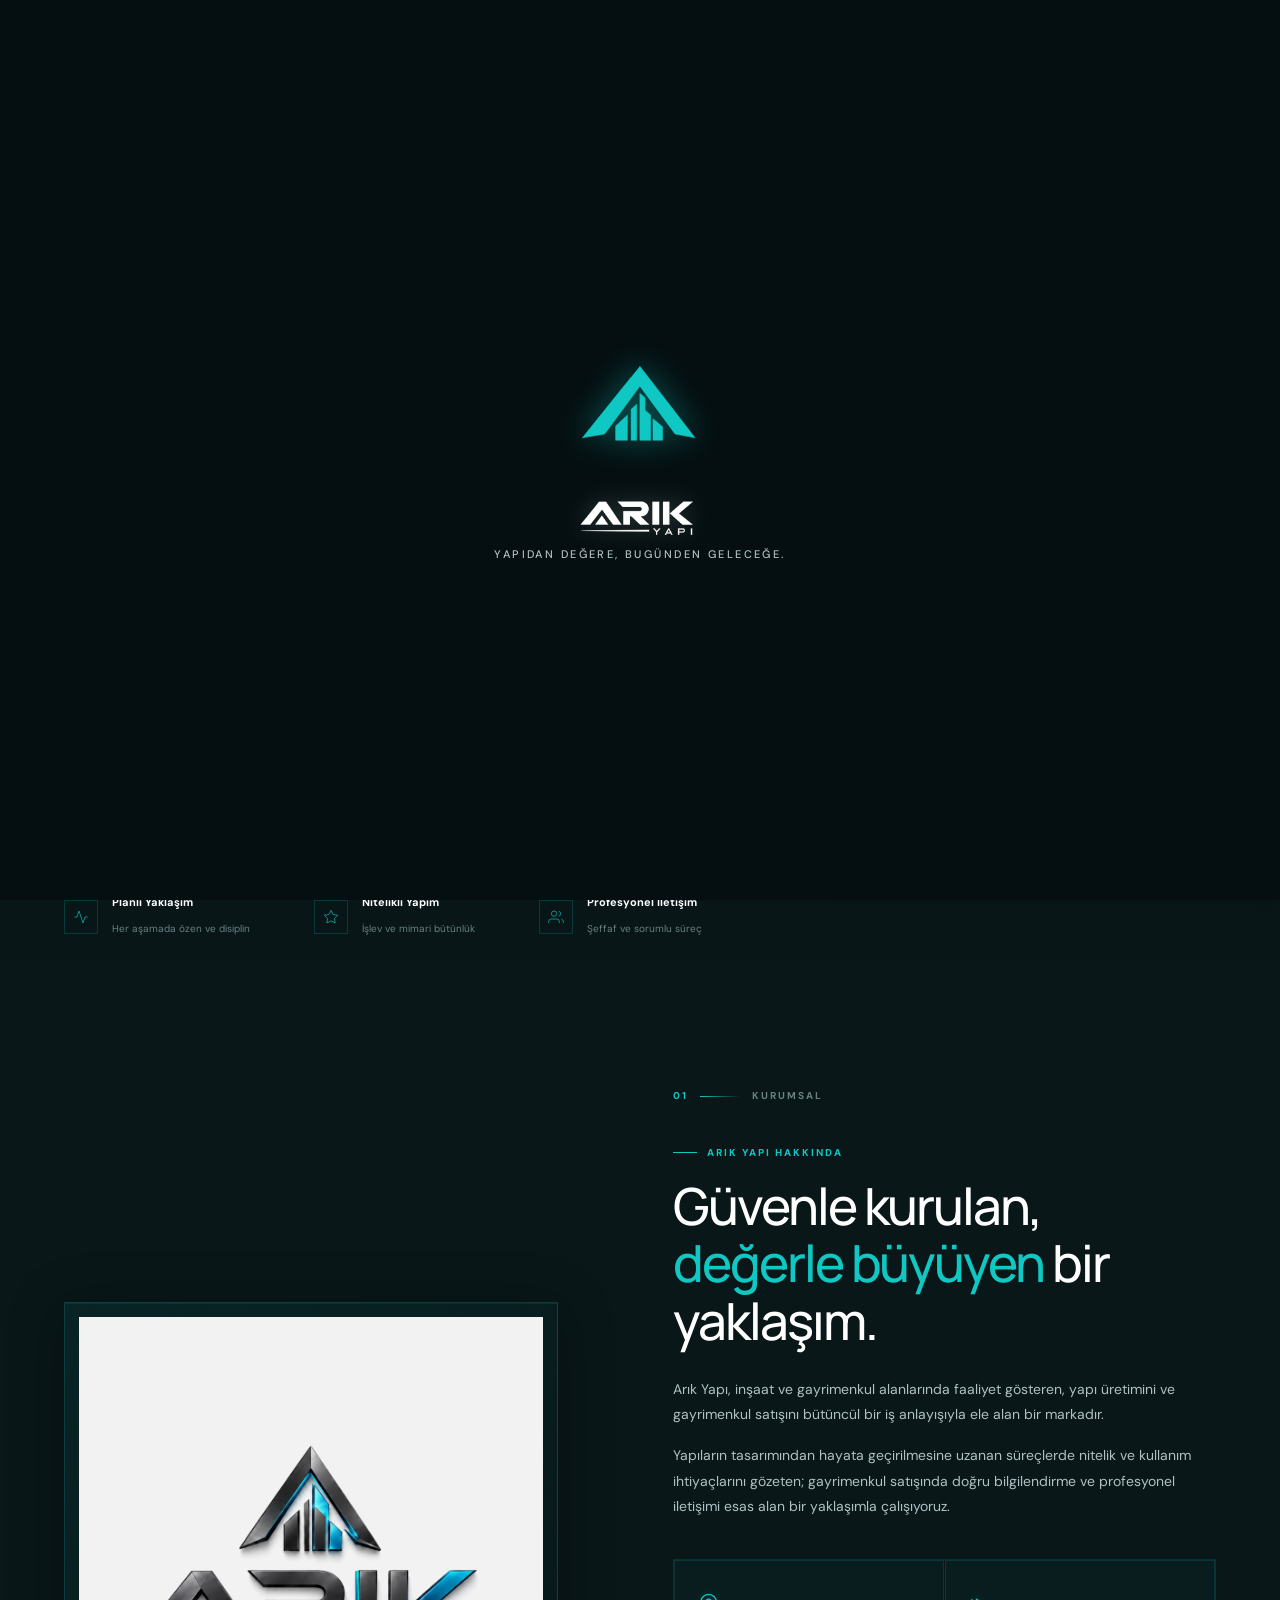
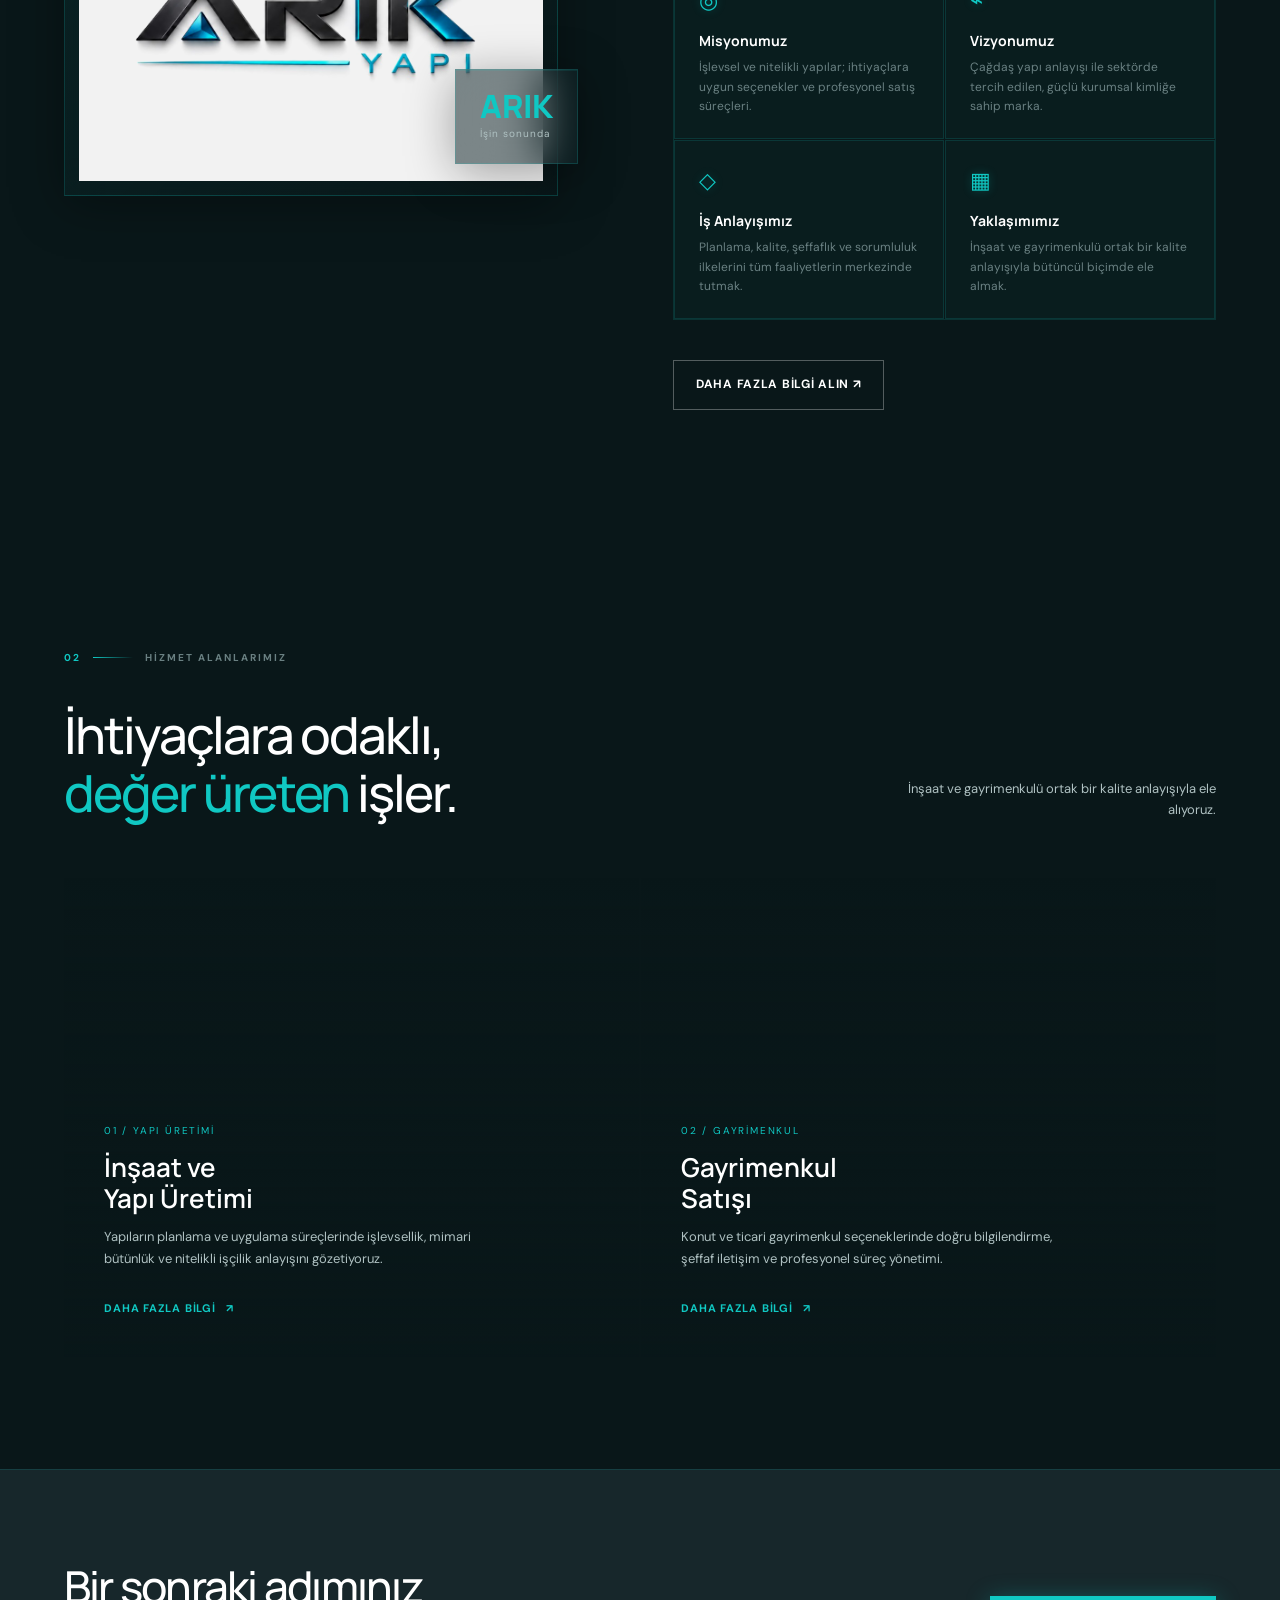
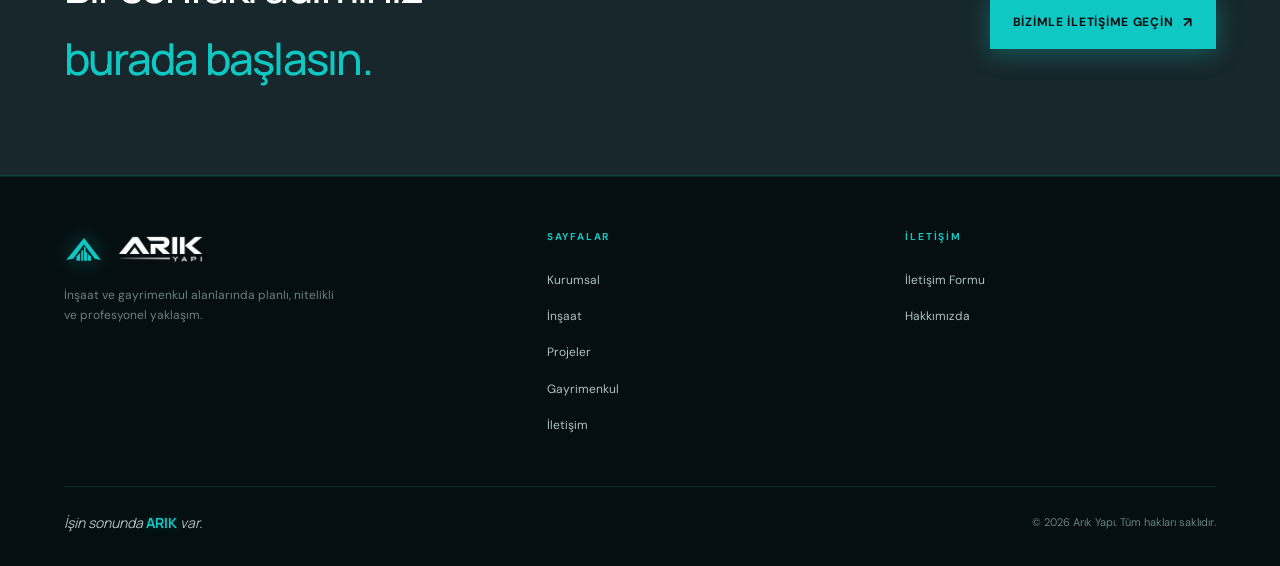
==== commit 61eccff6: "feat: entegre orijinal logolar, SVG stroke intro animasyonu ve tum sayfalarda marka kimligi" ====
--- a/index.html
+++ b/index.html
@@ -19,22 +19,22 @@
   <!-- ══ INTRO OVERLAY ══ -->
   <div class="intro-overlay" id="introOverlay" aria-hidden="true">
     <div class="intro-svg-wrap">
-      <svg class="intro-svg" viewBox="0 0 110 110" xmlns="http://www.w3.org/2000/svg">
-        <!-- Diamond çerçeve -->
-        <polygon class="intro-diamond"
-          points="55,4 106,55 55,106 4,55"
-          fill="none" stroke="#10C8C3" stroke-width="1.2"/>
-        <!-- Yatay çizgi -->
-        <line class="intro-cross-h" x1="4" y1="55" x2="106" y2="55" stroke="#10C8C3"/>
-        <!-- Dikey çizgi -->
-        <line class="intro-cross-v" x1="55" y1="4" x2="55" y2="106" stroke="#10C8C3"/>
-        <!-- Merkez -->
-        <circle class="intro-center-dot" cx="55" cy="55" r="3.5" fill="#10C8C3"/>
+      <svg class="intro-svg" viewBox="0 0 1024 1024" xmlns="http://www.w3.org/2000/svg">
+        <!-- Orijinal Çatı -->
+        <polygon class="intro-roof" points="511,231 946,794 788,764 511,388 234,764 58,794"/>
+        <!-- Sütun 1 (Sol) -->
+        <polygon class="intro-col intro-col-1" points="320,813 320,701 413,615 413,813"/>
+        <!-- Sütun 2 (Orta-Sol) -->
+        <polygon class="intro-col intro-col-2" points="442,813 442,569 486,529 486,813"/>
+        <!-- Sütun 3 (Merkez Kule) -->
+        <polygon class="intro-col intro-col-3" points="511,813 511,444 552,478 552,576 596,614 596,813"/>
+        <!-- Sütun 4 (Sağ) -->
+        <polygon class="intro-col intro-col-4" points="614,813 614,644 690,706 690,813"/>
       </svg>
       <div class="intro-sweep"></div>
     </div>
     <div class="intro-brand-wrap">
-      <strong class="intro-brand-name">ARIK YAPI</strong>
+      <img src="assets/logo-text-white.png" alt="ARIK YAPI" class="intro-brand-img">
       <small class="intro-brand-tag">Yapıdan değere, bugünden geleceğe.</small>
     </div>
   </div>
@@ -48,14 +48,14 @@
   <!-- ══ HEADER ══ -->
   <header class="site-header" id="siteHeader">
     <a class="brand" href="index.html" aria-label="Arık Yapı ana sayfa">
-      <svg class="brand-icon" viewBox="0 0 38 38" xmlns="http://www.w3.org/2000/svg" aria-hidden="true">
-        <polygon class="b-diamond" points="19,2 36,19 19,36 2,19"/>
-        <circle class="b-dot" cx="19" cy="19" r="3"/>
+      <svg class="brand-symbol-svg" viewBox="0 0 1024 1024" xmlns="http://www.w3.org/2000/svg" aria-hidden="true">
+        <polygon points="511,231 946,794 788,764 511,388 234,764 58,794" fill="#10C8C3"/>
+        <polygon points="320,813 320,701 413,615 413,813" fill="#10C8C3"/>
+        <polygon points="442,813 442,569 486,529 486,813" fill="#10C8C3"/>
+        <polygon points="511,813 511,444 552,478 552,576 596,614 596,813" fill="#10C8C3"/>
+        <polygon points="614,813 614,644 690,706 690,813" fill="#10C8C3"/>
       </svg>
-      <span class="brand-copy">
-        <strong>ARIK YAPI</strong>
-        <small>Yapıdan değere, bugünden geleceğe.</small>
-      </span>
+      <img src="assets/logo-text-white.png" alt="ARIK YAPI" class="brand-text-img">
     </a>
 
     <button class="menu-toggle" aria-label="Menüyü aç" aria-expanded="false" id="menuToggle">
@@ -115,7 +115,13 @@
       <aside class="hero-glass-card" aria-label="Hizmet özeti">
         <div class="glass-card-header">
           <span>Hizmet Alanları</span>
-          <span class="glass-card-mark">A◆</span>
+          <svg class="brand-symbol-svg" style="width:26px;height:26px;" viewBox="0 0 1024 1024" xmlns="http://www.w3.org/2000/svg" aria-hidden="true">
+            <polygon points="511,231 946,794 788,764 511,388 234,764 58,794" fill="#10C8C3"/>
+            <polygon points="320,813 320,701 413,615 413,813" fill="#10C8C3"/>
+            <polygon points="442,813 442,569 486,529 486,813" fill="#10C8C3"/>
+            <polygon points="511,813 511,444 552,478 552,576 596,614 596,813" fill="#10C8C3"/>
+            <polygon points="614,813 614,644 690,706 690,813" fill="#10C8C3"/>
+          </svg>
         </div>
 
         <div class="glass-service">
@@ -175,9 +181,11 @@
     <!-- ══ KURUMSAL ÖZET ══ -->
     <section class="about-section" id="kurumsal">
       <div class="about-visual reveal-left">
-        <div class="about-img-fallback" role="img" aria-label="Modern mimari yapı"></div>
+        <div class="logo-3d-showcase">
+          <img src="assets/logo-3d-premium.jpg" alt="Arık Yapı 3D Mimari Sembolü" class="logo-3d-img">
+        </div>
         <div class="about-badge">
-          <strong>Arık</strong>
+          <strong>ARIK</strong>
           <span>İşin sonunda</span>
         </div>
       </div>
@@ -281,14 +289,14 @@
   <footer class="site-footer" aria-label="Site alt bilgisi">
     <div class="footer-about">
       <a class="brand" href="index.html" aria-label="Arık Yapı">
-        <svg class="brand-icon" viewBox="0 0 38 38" xmlns="http://www.w3.org/2000/svg" aria-hidden="true">
-          <polygon class="b-diamond" points="19,2 36,19 19,36 2,19"/>
-          <circle class="b-dot" cx="19" cy="19" r="3"/>
+        <svg class="brand-symbol-svg" viewBox="0 0 1024 1024" xmlns="http://www.w3.org/2000/svg" aria-hidden="true">
+          <polygon points="511,231 946,794 788,764 511,388 234,764 58,794" fill="#10C8C3"/>
+          <polygon points="320,813 320,701 413,615 413,813" fill="#10C8C3"/>
+          <polygon points="442,813 442,569 486,529 486,813" fill="#10C8C3"/>
+          <polygon points="511,813 511,444 552,478 552,576 596,614 596,813" fill="#10C8C3"/>
+          <polygon points="614,813 614,644 690,706 690,813" fill="#10C8C3"/>
         </svg>
-        <span class="brand-copy">
-          <strong>ARIK YAPI</strong>
-          <small>Yapıdan değere, bugünden geleceğe.</small>
-        </span>
+        <img src="assets/logo-text-white.png" alt="ARIK YAPI" class="brand-text-img">
       </a>
       <p>İnşaat ve gayrimenkul alanlarında planlı, nitelikli ve profesyonel yaklaşım.</p>
     </div>
--- a/style.css
+++ b/style.css
@@ -81,108 +81,117 @@
   display: none;
 }
 
-/* SVG Geometrik Logo */
+/* SVG Orijinal Geometrik Logo Animasyonu */
 .intro-svg-wrap {
   position: relative;
-  width: 110px;
-  height: 110px;
+  width: 130px;
+  height: 130px;
 }
 
 .intro-svg {
-  width: 110px;
-  height: 110px;
+  width: 130px;
+  height: 130px;
   overflow: visible;
-}
-
-/* Diamond dış çizgisi — stroke animasyonu */
-.intro-diamond {
-  fill: none;
+  filter: drop-shadow(0 0 16px rgba(16, 200, 195, 0.45));
+}
+
+/* Orijinal Çatı — Stroke Çizim Animasyonu */
+.intro-roof {
+  fill: transparent;
   stroke: var(--teal);
-  stroke-width: 1.2;
-  stroke-dasharray: 312;
-  stroke-dashoffset: 312;
-  animation: drawDiamond 0.75s cubic-bezier(0.4, 0, 0.2, 1) 0.1s forwards;
-}
-
-@keyframes drawDiamond {
+  stroke-width: 14;
+  stroke-linejoin: round;
+  stroke-dasharray: 2600;
+  stroke-dashoffset: 2600;
+  animation: drawRoof 0.85s cubic-bezier(0.25, 1, 0.5, 1) 0.1s forwards,
+             fillSymbol 0.4s ease 0.95s forwards;
+}
+
+@keyframes drawRoof {
   to { stroke-dashoffset: 0; }
 }
 
-/* İç çapraz çizgiler */
-.intro-cross-h,
-.intro-cross-v {
+/* Sütunlar — Sıralı Yükseliş ve Çizim */
+.intro-col {
+  fill: transparent;
   stroke: var(--teal);
-  stroke-width: 0.5;
-  opacity: 0;
-  animation: fadeInLine 0.3s ease 0.75s forwards;
-}
-
-@keyframes fadeInLine {
-  to { opacity: 0.35; }
-}
-
-/* Merkez nokta */
-.intro-center-dot {
-  fill: var(--teal);
-  r: 3.5;
-  opacity: 0;
-  animation: popDot 0.25s ease 0.85s forwards;
-  filter: drop-shadow(0 0 6px var(--teal));
-}
-
-@keyframes popDot {
-  0%   { opacity: 0; r: 0; }
-  60%  { opacity: 1; r: 5; }
-  100% { opacity: 1; r: 3.5; }
-}
-
-/* Işık geçişi */
+  stroke-width: 12;
+  stroke-linejoin: round;
+  stroke-dasharray: 1000;
+  stroke-dashoffset: 1000;
+  animation: drawCol 0.6s cubic-bezier(0.25, 1, 0.5, 1) forwards,
+             fillSymbol 0.4s ease 0.95s forwards;
+}
+
+.intro-col-1 { animation-delay: 0.3s, 0.95s; }
+.intro-col-2 { animation-delay: 0.45s, 0.95s; }
+.intro-col-3 { animation-delay: 0.55s, 0.95s; }
+.intro-col-4 { animation-delay: 0.65s, 0.95s; }
+
+@keyframes drawCol {
+  to { stroke-dashoffset: 0; }
+}
+
+@keyframes fillSymbol {
+  to {
+    fill: var(--teal);
+    stroke-width: 4;
+  }
+}
+
+/* Işık Sweep Parıltısı */
 .intro-sweep {
   position: absolute;
-  inset: -10px;
+  inset: -15px;
   background: linear-gradient(
     115deg,
-    transparent 30%,
-    rgba(16, 200, 195, 0.22) 50%,
-    transparent 70%
+    transparent 35%,
+    rgba(255, 255, 255, 0.7) 48%,
+    rgba(16, 200, 195, 0.8) 52%,
+    transparent 65%
   );
   opacity: 0;
-  animation: sweep 0.5s ease 0.9s forwards;
-}
-
-@keyframes sweep {
-  0%   { opacity: 0; transform: translateX(-60px); }
-  40%  { opacity: 1; }
-  100% { opacity: 0; transform: translateX(60px); }
-}
-
-/* Marka yazısı */
+  pointer-events: none;
+  mix-blend-mode: screen;
+  animation: sweepSheen 0.6s ease 1.15s forwards;
+}
+
+@keyframes sweepSheen {
+  0%   { opacity: 0; transform: translateX(-120px) rotate(15deg); }
+  50%  { opacity: 1; }
+  100% { opacity: 0; transform: translateX(120px) rotate(15deg); }
+}
+
+/* Marka yazısı ve slogan */
 .intro-brand-wrap {
   text-align: center;
   opacity: 0;
-  transform: translateY(14px);
-  animation: riseIn 0.5s ease 1.0s forwards;
-}
-
-@keyframes riseIn {
-  to { opacity: 1; transform: none; }
-}
-
-.intro-brand-name {
-  display: block;
-  font-family: "Manrope", sans-serif;
-  font-size: 22px;
-  font-weight: 800;
-  letter-spacing: 0.22em;
-  color: var(--white);
+  transform: translateY(16px);
+  animation: riseInBrand 0.6s cubic-bezier(0.16, 1, 0.3, 1) 1.25s forwards;
+  display: flex;
+  flex-direction: column;
+  align-items: center;
+  gap: 8px;
+}
+
+@keyframes riseInBrand {
+  to { opacity: 1; transform: translateY(0); }
+}
+
+.intro-brand-img {
+  height: 38px;
+  width: auto;
+  object-fit: contain;
+  filter: drop-shadow(0 0 12px rgba(255,255,255,0.2));
 }
 
 .intro-brand-tag {
   display: block;
-  font-size: 10px;
-  letter-spacing: 0.16em;
-  color: var(--secondary);
-  margin-top: 5px;
+  font-size: 11px;
+  letter-spacing: 0.22em;
+  color: var(--secondary);
+  text-transform: uppercase;
+  font-weight: 500;
 }
 
 /* ================================================================
@@ -246,25 +255,28 @@
 .brand {
   display: flex;
   align-items: center;
-  gap: 13px;
+  gap: 14px;
   flex-shrink: 0;
-  min-width: 190px;
-}
-
-.brand-icon {
-  width: 38px;
-  height: 38px;
+  transition: transform 0.2s ease, opacity 0.2s ease;
+}
+
+.brand:hover {
+  transform: translateY(-1px);
+  opacity: 0.95;
+}
+
+.brand-symbol-svg {
+  width: 40px;
+  height: 40px;
   flex-shrink: 0;
-}
-
-.brand-icon .b-diamond {
-  fill: none;
-  stroke: var(--teal);
-  stroke-width: 1.5;
-}
-
-.brand-icon .b-dot {
-  fill: var(--teal);
+  filter: drop-shadow(0 0 10px rgba(16, 200, 195, 0.45));
+}
+
+.brand-text-img {
+  height: 28px;
+  width: auto;
+  object-fit: contain;
+  display: block;
 }
 
 .brand-copy {
@@ -285,6 +297,30 @@
   font-size: 9px;
   color: var(--secondary);
   letter-spacing: 0.02em;
+}
+
+/* 3D Premium Logo Kartı */
+.logo-3d-showcase {
+  position: relative;
+  border: 1px solid var(--glass-border);
+  background: linear-gradient(135deg, rgba(16, 200, 195, 0.08) 0%, rgba(9, 23, 25, 0.8) 100%);
+  backdrop-filter: var(--glass-blur);
+  padding: 14px;
+  box-shadow: var(--glass-shadow);
+  overflow: hidden;
+}
+
+.logo-3d-img {
+  width: 100%;
+  aspect-ratio: 1/1;
+  object-fit: cover;
+  display: block;
+  filter: contrast(1.05) brightness(0.95);
+  transition: transform 0.6s ease;
+}
+
+.logo-3d-showcase:hover .logo-3d-img {
+  transform: scale(1.03);
 }
 
 /* Nav */
